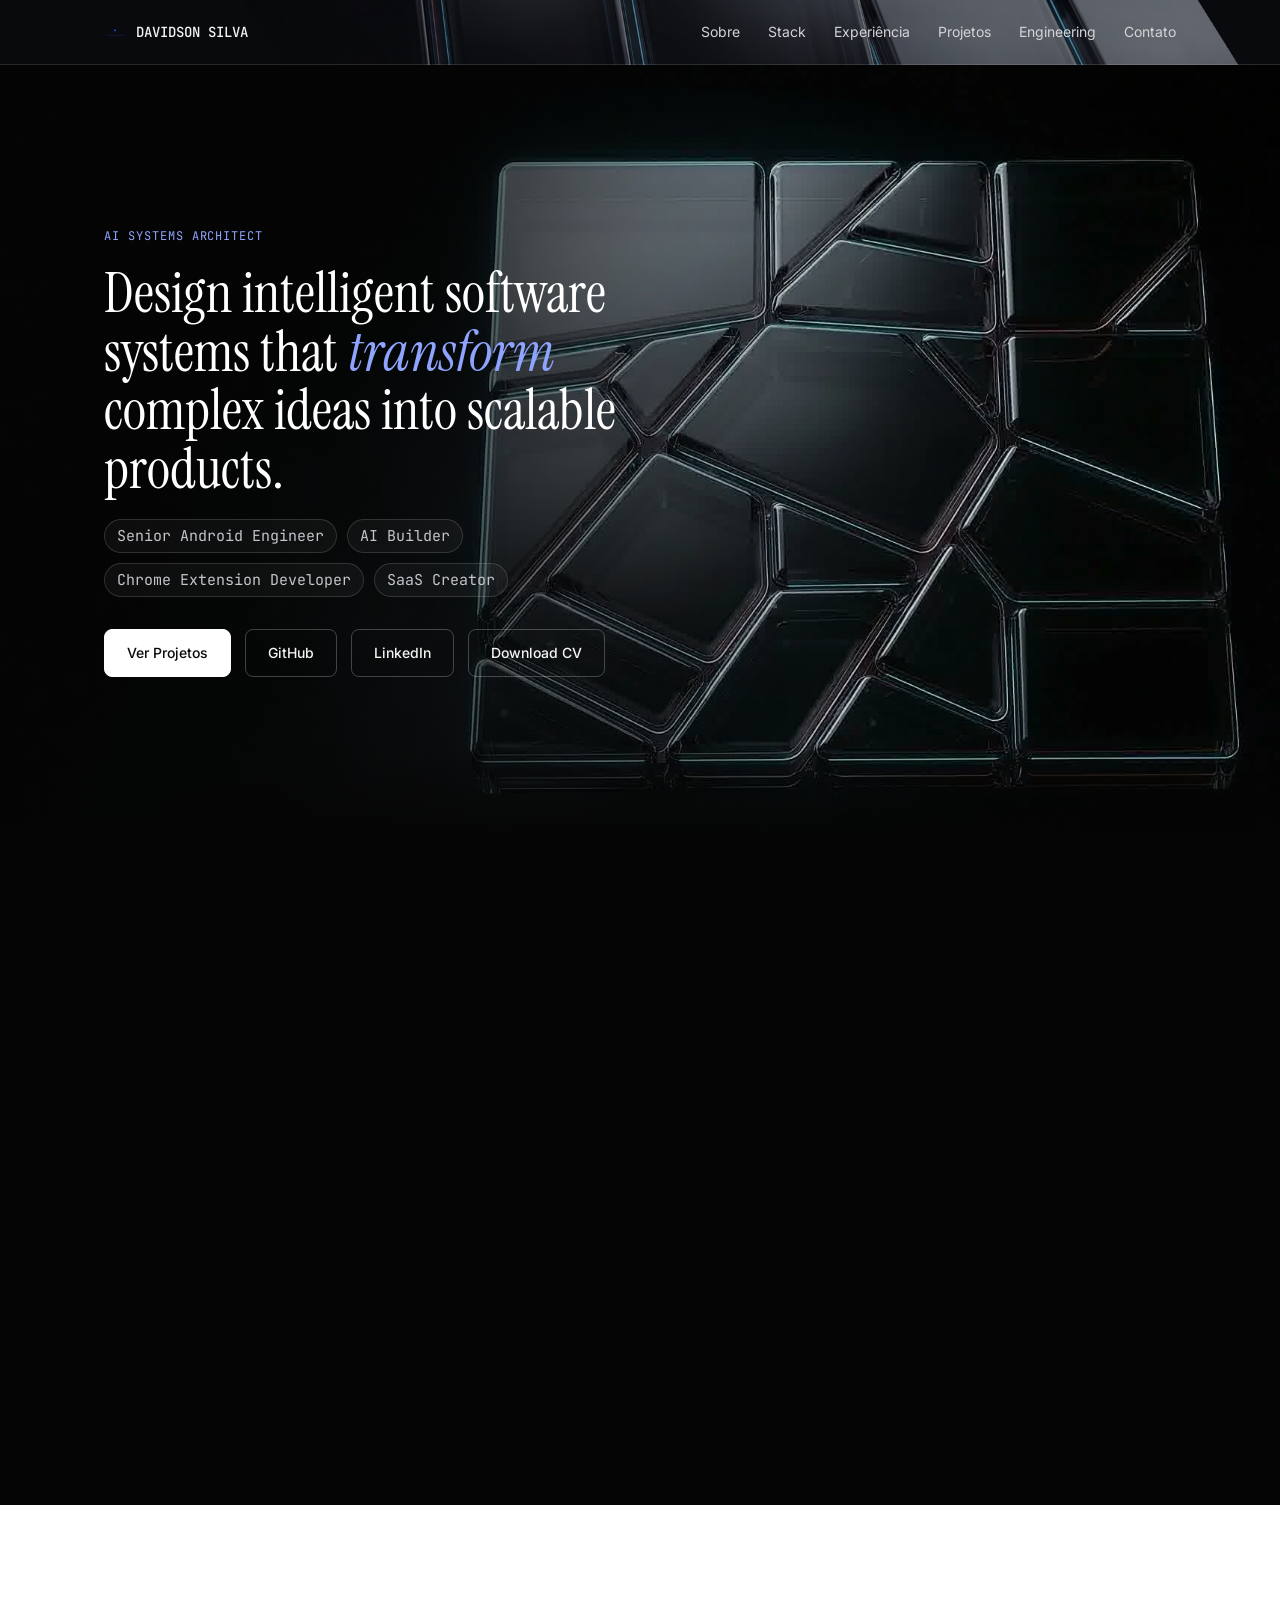
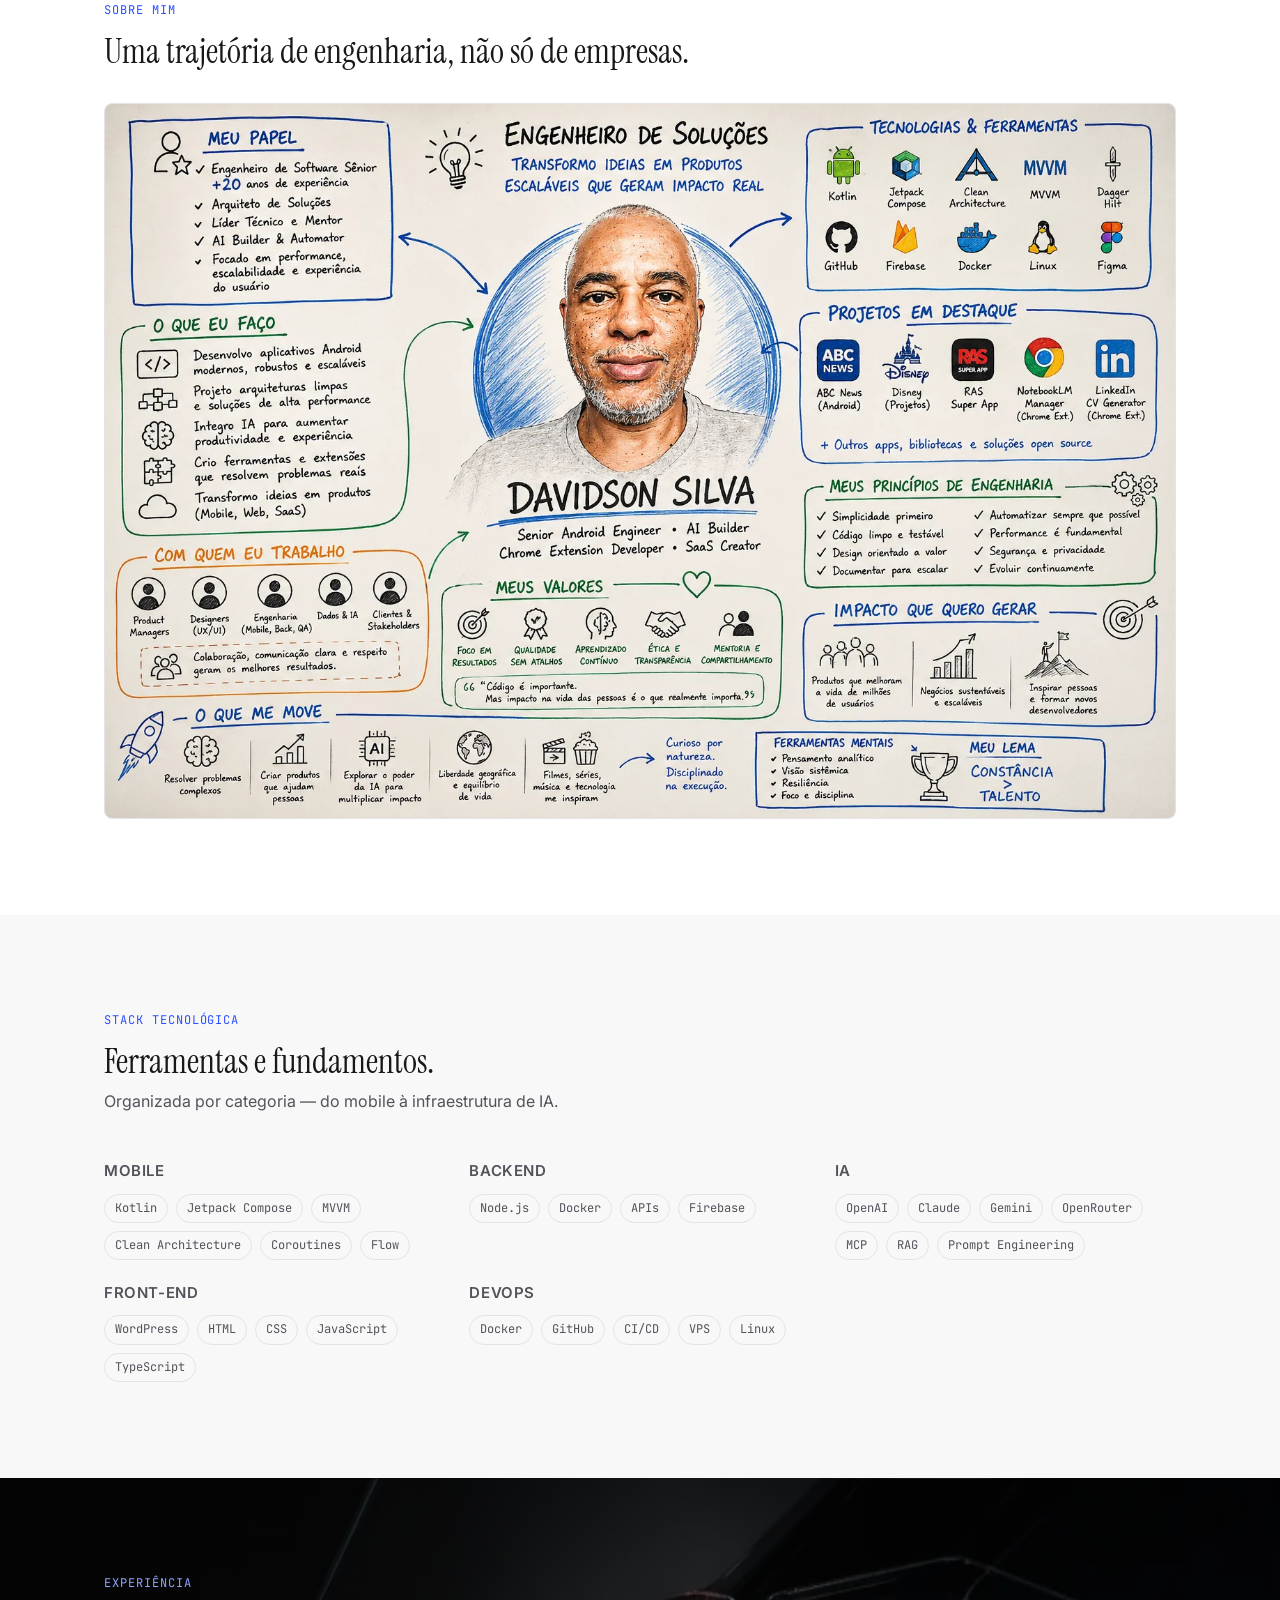
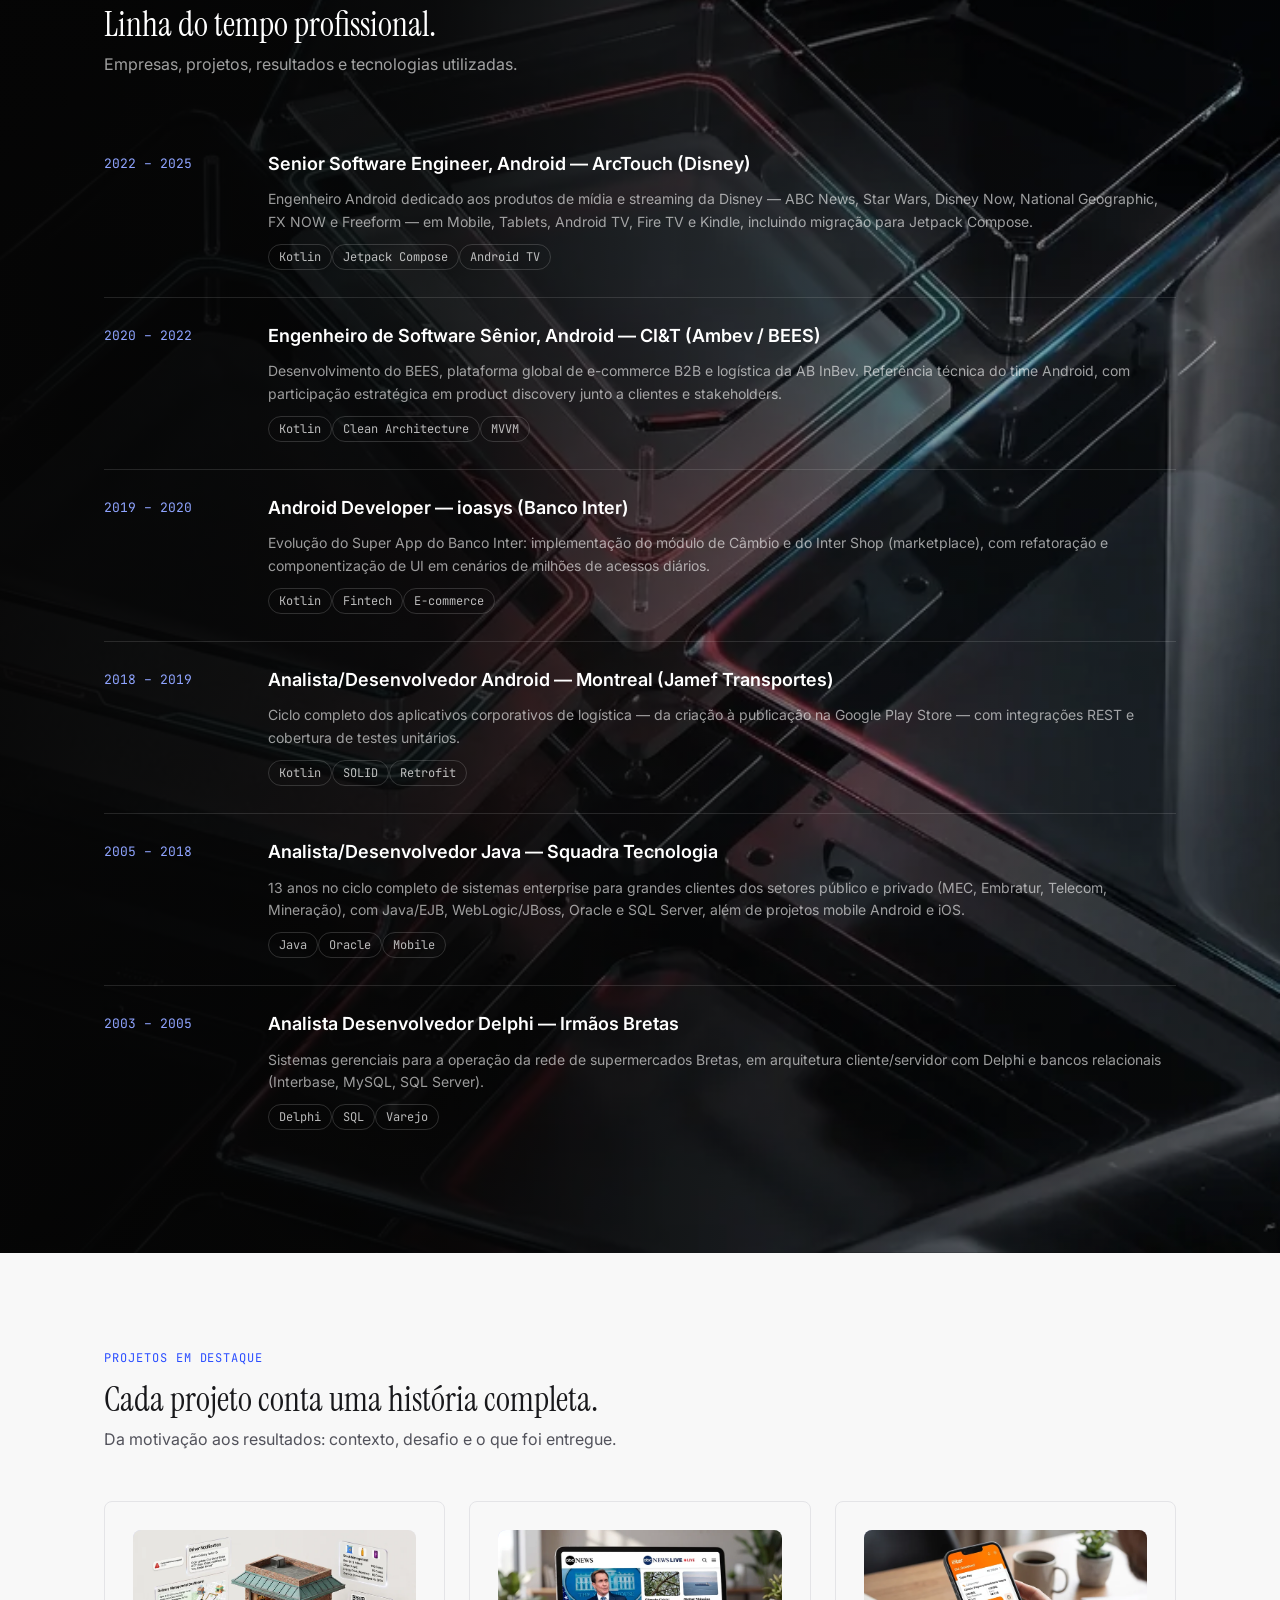
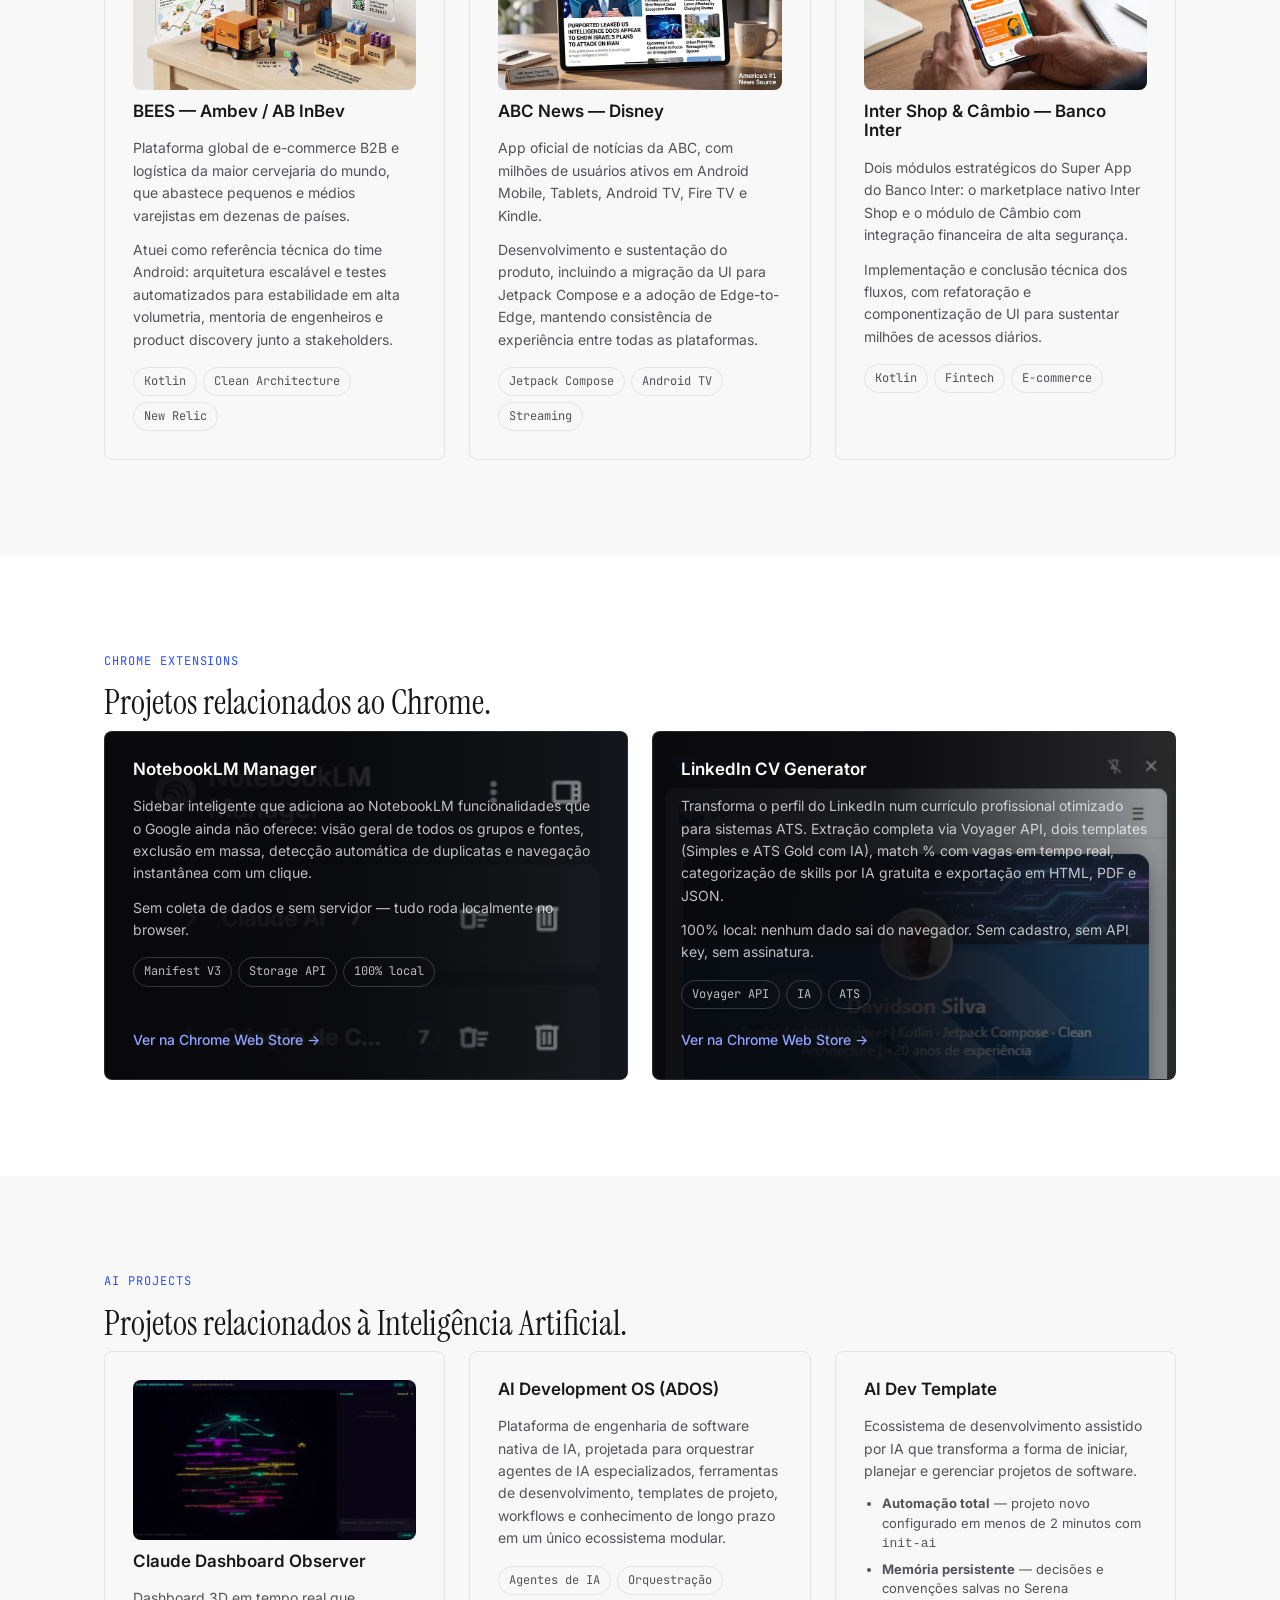
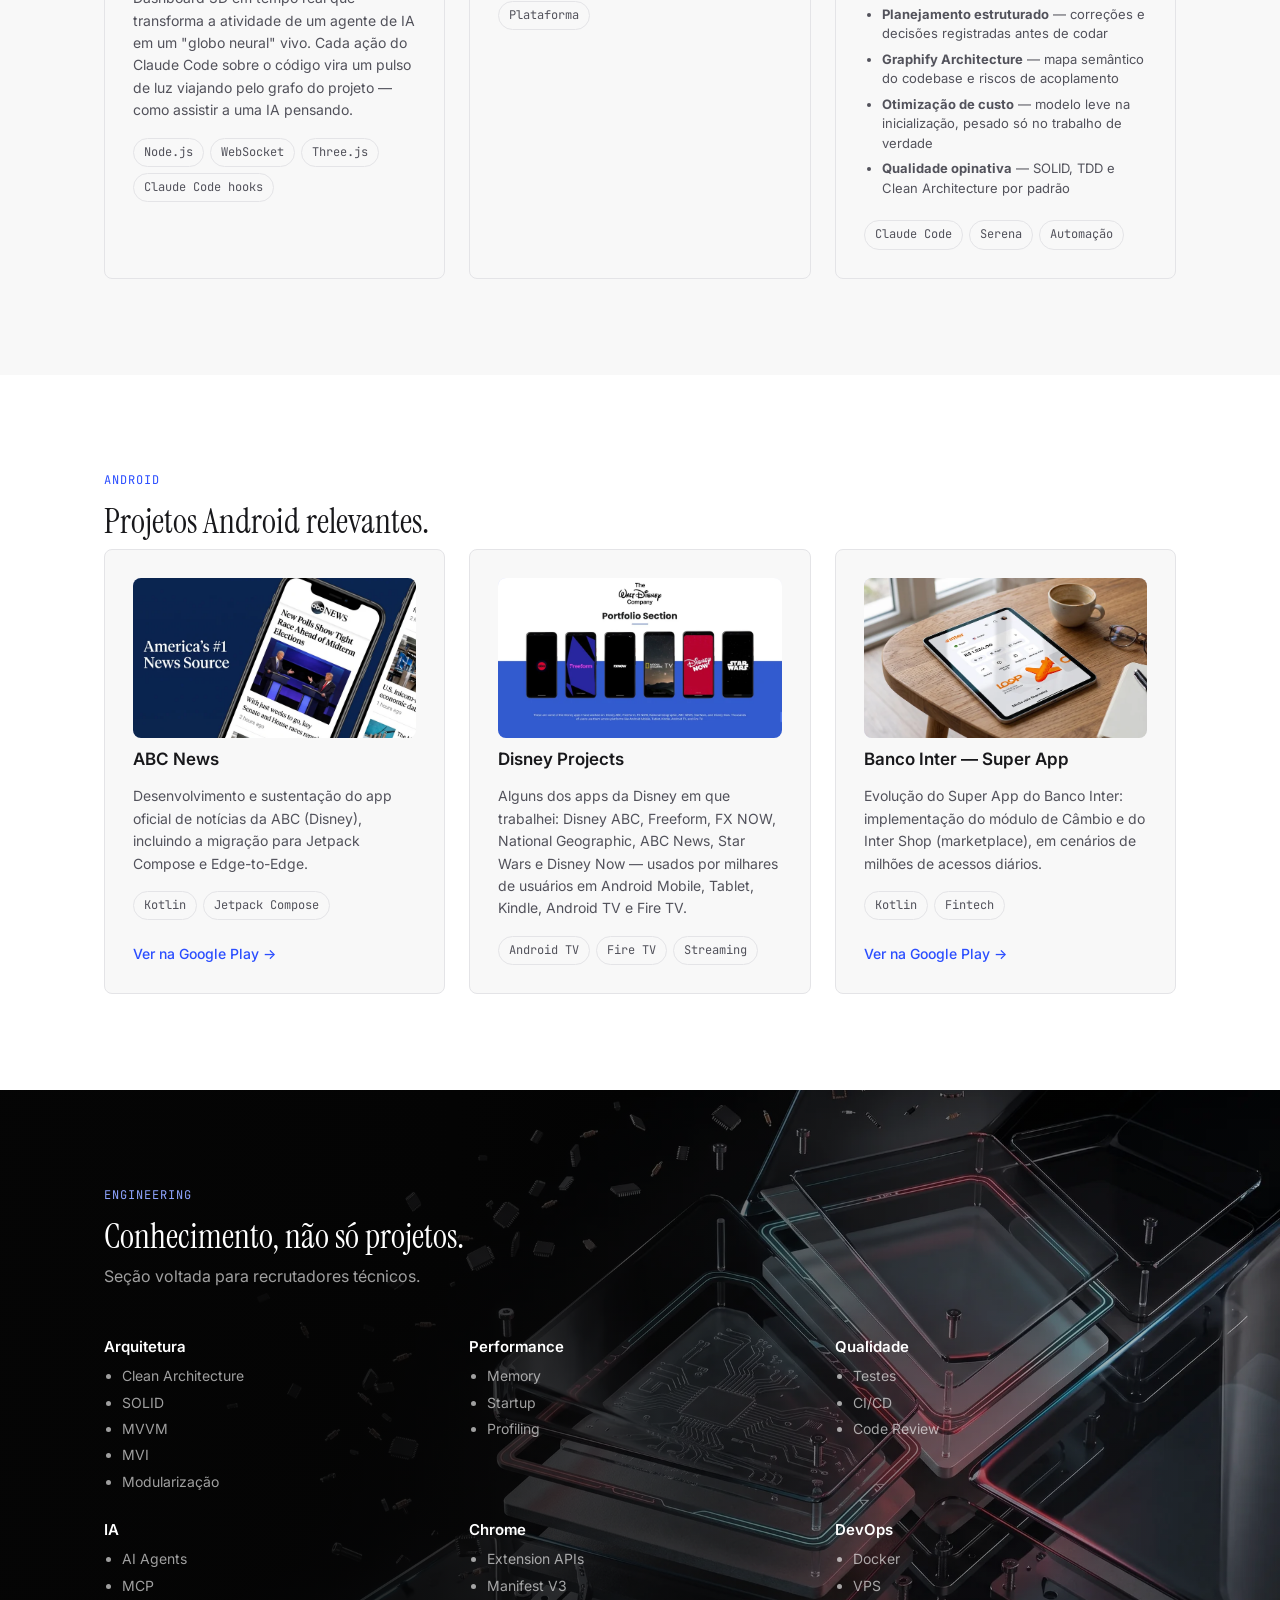
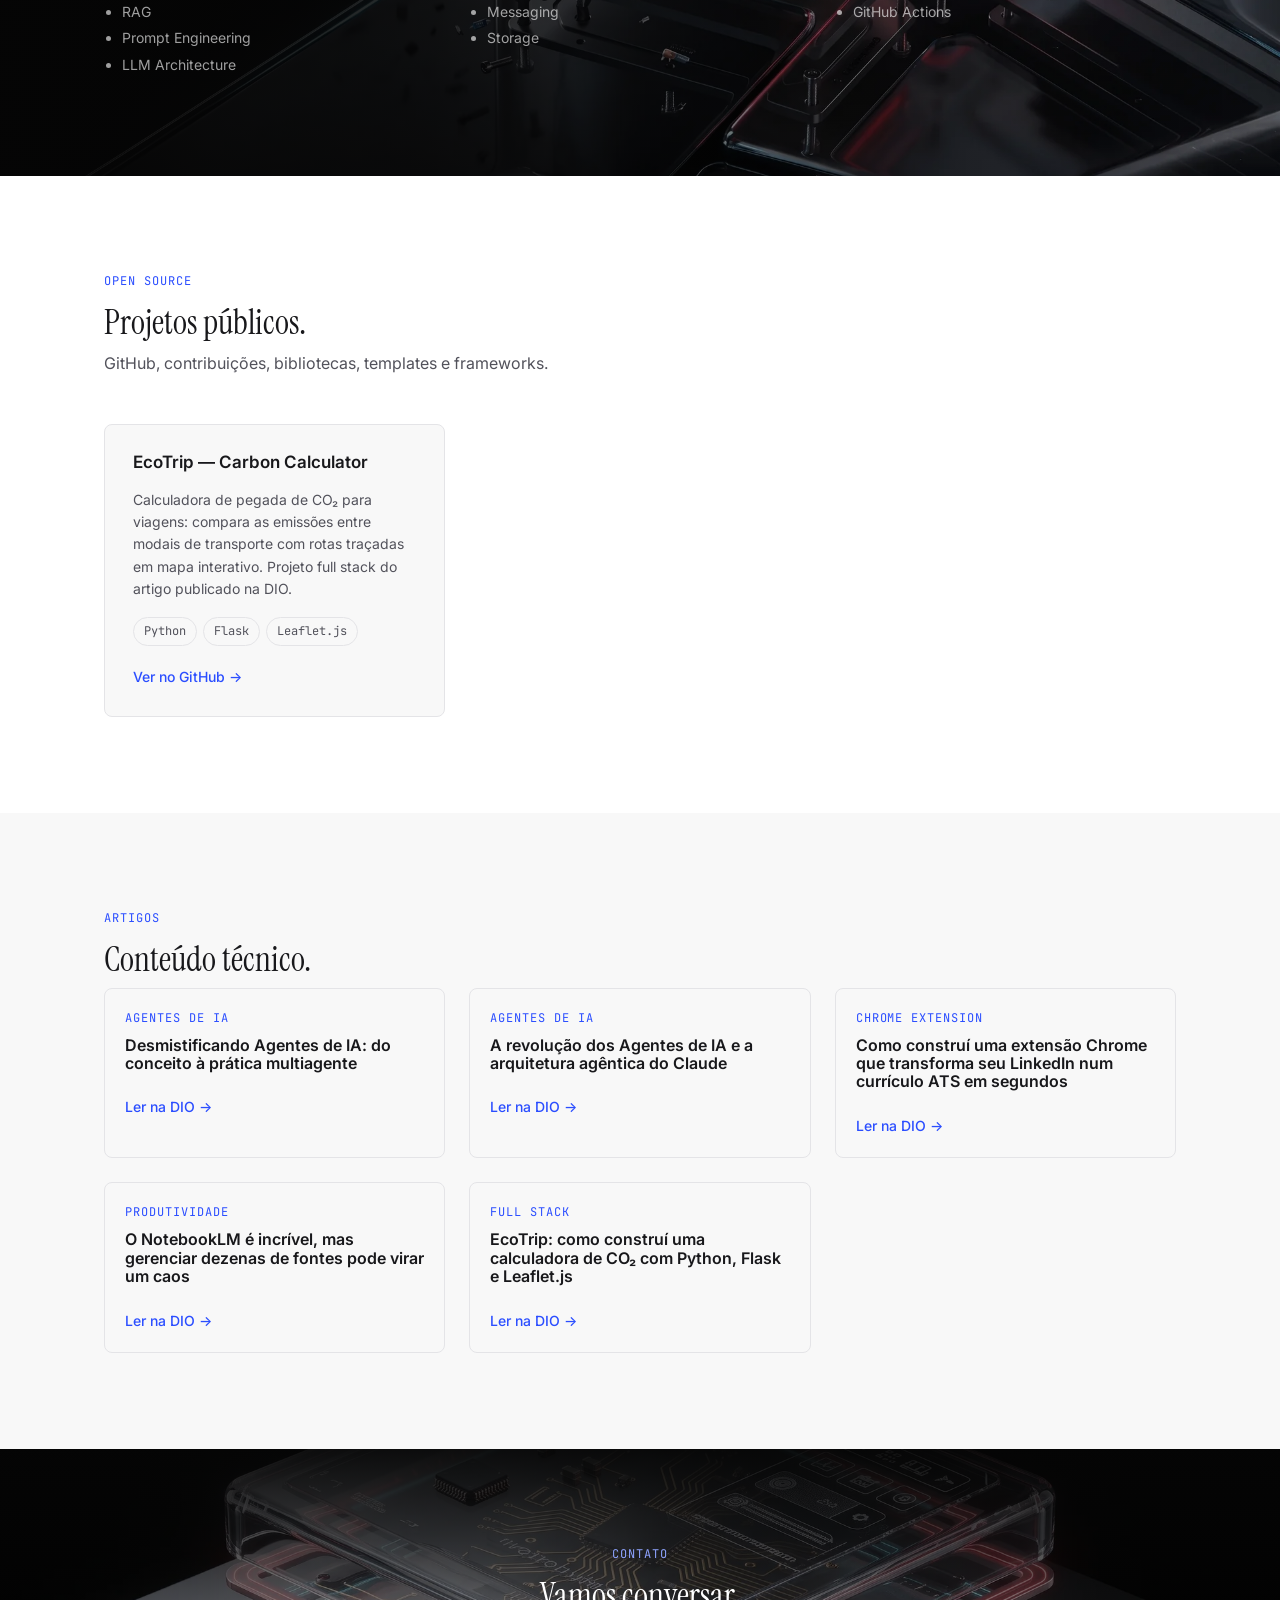
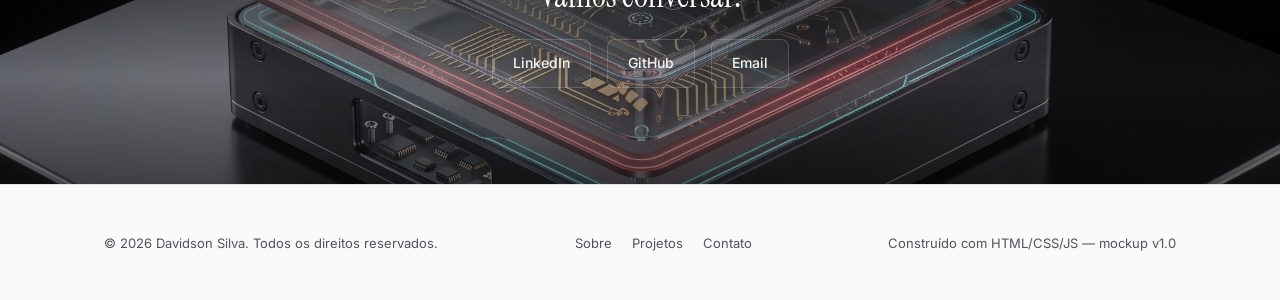
==== index.html @ 058bfa55 "Portfolio MVP: pagina estatica completa (hero animado, secoes, assets) Co-Authored-By: Claude Fable " ====
<!DOCTYPE html>
<html lang="pt-BR">
<head>
<meta charset="UTF-8">
<meta name="viewport" content="width=device-width, initial-scale=1.0">
<title>Davidson Silva — Software Architect & AI Builder</title>
<meta name="description" content="Portfólio de Davidson Silva — Senior Android Engineer, AI Builder, Chrome Extension Developer, SaaS Creator, Software Architect.">
<link rel="preconnect" href="https://fonts.googleapis.com">
<link rel="preconnect" href="https://fonts.gstatic.com" crossorigin>
<link rel="stylesheet" href="https://fonts.googleapis.com/css2?family=Instrument+Serif:ital@0;1&family=Inter:wght@400;500;600;700&family=JetBrains+Mono:wght@400;500&display=swap">
<link rel="stylesheet" href="css/base.css">
<link rel="stylesheet" href="css/hero.css">
<link rel="stylesheet" href="css/sections.css">
</head>
<body>

<nav class="site-nav">
  <div class="container">
    <a href="#hero" class="logo-mark">
      <img src="assets/vertex-suspenso.svg" alt="Vertex Suspenso — logo Davidson Silva">
      DAVIDSON SILVA
    </a>
    <ul>
      <li><a href="#about">Sobre</a></li>
      <li><a href="#stack">Stack</a></li>
      <li><a href="#experience">Experiência</a></li>
      <li><a href="#projects">Projetos</a></li>
      <li><a href="#engineering">Engineering</a></li>
      <li><a href="#contact">Contato</a></li>
    </ul>
  </div>
</nav>

<!-- HERO -->
<header class="hero" id="hero">
  <div class="hero-sticky">
    <canvas class="hero-canvas" id="heroCanvas" aria-hidden="true"></canvas>
    <div class="hero-scrim"></div>
    <div class="hero-scene">
      <div class="container">
        <div class="hero-copy" id="heroCopy">
          <span class="hero-eyebrow">AI Systems Architect</span>
          <h1>Design intelligent software systems that <em>transform</em> complex ideas into scalable products.</h1>
          <div class="hero-roles">
            <span>Senior Android Engineer</span>
            <span>AI Builder</span>
            <span>Chrome Extension Developer</span>
            <span>SaaS Creator</span>
          </div>
          <div class="hero-cta">
            <a href="#projects" class="btn btn-primary">Ver Projetos</a>
            <a href="https://github.com/davidsonsilva/" target="_blank" rel="noopener" class="btn btn-secondary">GitHub</a>
            <a href="https://www.linkedin.com/in/davidson-silva/" target="_blank" rel="noopener" class="btn btn-secondary">LinkedIn</a>
            <a href="assets/cv-davidson-silva.pdf" download="cv-davidson-silva.pdf" class="btn btn-secondary">Download CV</a>
          </div>
        </div>
      </div>
    </div>
  </div>
</header>

<!-- SOBRE MIM -->
<section id="about">
  <div class="container">
    <span class="eyebrow">Sobre Mim</span>
    <h2 class="section-title">Uma trajetória de engenharia, não só de empresas.</h2>
    <img class="about-infographic" src="assets/about-me.webp" width="1536" height="1024"
         alt="Infográfico: Davidson Silva, Engenheiro de Soluções — meu papel, o que eu faço, com quem trabalho, tecnologias e ferramentas, projetos em destaque, princípios de engenharia, valores e o impacto que quero gerar.">
  </div>
</section>

<!-- STACK TECNOLÓGICA -->
<section id="stack" class="section-alt">
  <div class="container">
    <span class="eyebrow">Stack Tecnológica</span>
    <h2 class="section-title">Ferramentas e fundamentos.</h2>
    <p class="section-subtitle">Organizada por categoria — do mobile à infraestrutura de IA.</p>

    <div class="grid grid-3">
      <div class="stack-category">
        <h3>Mobile</h3>
        <div class="tags">
          <span class="tag">Kotlin</span><span class="tag">Jetpack Compose</span><span class="tag">MVVM</span>
          <span class="tag">Clean Architecture</span><span class="tag">Coroutines</span><span class="tag">Flow</span>
        </div>
      </div>
      <div class="stack-category">
        <h3>Backend</h3>
        <div class="tags">
          <span class="tag">Node.js</span><span class="tag">Docker</span><span class="tag">APIs</span><span class="tag">Firebase</span>
        </div>
      </div>
      <div class="stack-category">
        <h3>IA</h3>
        <div class="tags">
          <span class="tag">OpenAI</span><span class="tag">Claude</span><span class="tag">Gemini</span>
          <span class="tag">OpenRouter</span><span class="tag">MCP</span><span class="tag">RAG</span><span class="tag">Prompt Engineering</span>
        </div>
      </div>
      <div class="stack-category">
        <h3>Front-end</h3>
        <div class="tags">
          <span class="tag">WordPress</span><span class="tag">HTML</span><span class="tag">CSS</span>
          <span class="tag">JavaScript</span><span class="tag">TypeScript</span>
        </div>
      </div>
      <div class="stack-category">
        <h3>DevOps</h3>
        <div class="tags">
          <span class="tag">Docker</span><span class="tag">GitHub</span><span class="tag">CI/CD</span>
          <span class="tag">VPS</span><span class="tag">Linux</span>
        </div>
      </div>
    </div>
  </div>
</section>

<!-- EXPERIÊNCIA -->
<section id="experience" class="section-scene scene-02">
  <div class="container">
    <span class="eyebrow">Experiência</span>
    <h2 class="section-title">Linha do tempo profissional.</h2>
    <p class="section-subtitle">Empresas, projetos, resultados e tecnologias utilizadas.</p>

    <div class="experience-timeline">
      <div class="experience-item">
        <span class="period">2022 – 2025</span>
        <div>
          <h3>Senior Software Engineer, Android — ArcTouch (Disney)</h3>
          <p class="company">Engenheiro Android dedicado aos produtos de mídia e streaming da Disney — ABC News, Star Wars, Disney Now, National Geographic, FX NOW e Freeform — em Mobile, Tablets, Android TV, Fire TV e Kindle, incluindo migração para Jetpack Compose.</p>
          <div class="tags"><span class="tag">Kotlin</span><span class="tag">Jetpack Compose</span><span class="tag">Android TV</span></div>
        </div>
      </div>
      <div class="experience-item">
        <span class="period">2020 – 2022</span>
        <div>
          <h3>Engenheiro de Software Sênior, Android — CI&amp;T (Ambev / BEES)</h3>
          <p class="company">Desenvolvimento do BEES, plataforma global de e-commerce B2B e logística da AB InBev. Referência técnica do time Android, com participação estratégica em product discovery junto a clientes e stakeholders.</p>
          <div class="tags"><span class="tag">Kotlin</span><span class="tag">Clean Architecture</span><span class="tag">MVVM</span></div>
        </div>
      </div>
      <div class="experience-item">
        <span class="period">2019 – 2020</span>
        <div>
          <h3>Android Developer — ioasys (Banco Inter)</h3>
          <p class="company">Evolução do Super App do Banco Inter: implementação do módulo de Câmbio e do Inter Shop (marketplace), com refatoração e componentização de UI em cenários de milhões de acessos diários.</p>
          <div class="tags"><span class="tag">Kotlin</span><span class="tag">Fintech</span><span class="tag">E-commerce</span></div>
        </div>
      </div>
      <div class="experience-item">
        <span class="period">2018 – 2019</span>
        <div>
          <h3>Analista/Desenvolvedor Android — Montreal (Jamef Transportes)</h3>
          <p class="company">Ciclo completo dos aplicativos corporativos de logística — da criação à publicação na Google Play Store — com integrações REST e cobertura de testes unitários.</p>
          <div class="tags"><span class="tag">Kotlin</span><span class="tag">SOLID</span><span class="tag">Retrofit</span></div>
        </div>
      </div>
      <div class="experience-item">
        <span class="period">2005 – 2018</span>
        <div>
          <h3>Analista/Desenvolvedor Java — Squadra Tecnologia</h3>
          <p class="company">13 anos no ciclo completo de sistemas enterprise para grandes clientes dos setores público e privado (MEC, Embratur, Telecom, Mineração), com Java/EJB, WebLogic/JBoss, Oracle e SQL Server, além de projetos mobile Android e iOS.</p>
          <div class="tags"><span class="tag">Java</span><span class="tag">Oracle</span><span class="tag">Mobile</span></div>
        </div>
      </div>
      <div class="experience-item">
        <span class="period">2003 – 2005</span>
        <div>
          <h3>Analista Desenvolvedor Delphi — Irmãos Bretas</h3>
          <p class="company">Sistemas gerenciais para a operação da rede de supermercados Bretas, em arquitetura cliente/servidor com Delphi e bancos relacionais (Interbase, MySQL, SQL Server).</p>
          <div class="tags"><span class="tag">Delphi</span><span class="tag">SQL</span><span class="tag">Varejo</span></div>
        </div>
      </div>
    </div>
  </div>
</section>

<!-- PROJETOS EM DESTAQUE -->
<section id="projects" class="section-alt">
  <div class="container">
    <span class="eyebrow">Projetos em Destaque</span>
    <h2 class="section-title">Cada projeto conta uma história completa.</h2>
    <p class="section-subtitle">Da motivação aos resultados: contexto, desafio e o que foi entregue.</p>

    <div class="grid grid-3">
      <div class="card project-card">
        <img class="project-thumb" src="assets/project-bees.webp" width="800" height="447"
             alt="Ilustração 3D da operação BEES: caminhão de entrega AB InBev, mercadinho e painéis de gestão de entregas e estoque" loading="lazy">
        <h3>BEES — Ambev / AB InBev</h3>
        <p>Plataforma global de e-commerce B2B e logística da maior cervejaria do mundo, que abastece pequenos e médios varejistas em dezenas de países.</p>
        <p>Atuei como referência técnica do time Android: arquitetura escalável e testes automatizados para estabilidade em alta volumetria, mentoria de engenheiros e product discovery junto a stakeholders.</p>
        <div class="tags"><span class="tag">Kotlin</span><span class="tag">Clean Architecture</span><span class="tag">New Relic</span></div>
      </div>
      <div class="card project-card">
        <img class="project-thumb" src="assets/project-abcnews.webp" width="800" height="447"
             alt="App ABC News aberto em um tablet sobre uma mesa, com a home de notícias e o selo America's #1 News Source" loading="lazy">
        <h3>ABC News — Disney</h3>
        <p>App oficial de notícias da ABC, com milhões de usuários ativos em Android Mobile, Tablets, Android TV, Fire TV e Kindle.</p>
        <p>Desenvolvimento e sustentação do produto, incluindo a migração da UI para Jetpack Compose e a adoção de Edge-to-Edge, mantendo consistência de experiência entre todas as plataformas.</p>
        <div class="tags"><span class="tag">Jetpack Compose</span><span class="tag">Android TV</span><span class="tag">Streaming</span></div>
      </div>
      <div class="card project-card">
        <img class="project-thumb" src="assets/project-inter.webp" width="800" height="447"
             alt="Super App do Banco Inter em um smartphone mostrando os módulos de Câmbio e Inter Shop" loading="lazy">
        <h3>Inter Shop &amp; Câmbio — Banco Inter</h3>
        <p>Dois módulos estratégicos do Super App do Banco Inter: o marketplace nativo Inter Shop e o módulo de Câmbio com integração financeira de alta segurança.</p>
        <p>Implementação e conclusão técnica dos fluxos, com refatoração e componentização de UI para sustentar milhões de acessos diários.</p>
        <div class="tags"><span class="tag">Kotlin</span><span class="tag">Fintech</span><span class="tag">E-commerce</span></div>
      </div>
    </div>
  </div>
</section>

<!-- CHROME EXTENSIONS -->
<section id="chrome-extensions">
  <div class="container">
    <span class="eyebrow">Chrome Extensions</span>
    <h2 class="section-title">Projetos relacionados ao Chrome.</h2>
    <div class="grid grid-2">
      <div class="card project-card ext-card ext-notebooklm">
        <h3>NotebookLM Manager</h3>
        <p>Sidebar inteligente que adiciona ao NotebookLM funcionalidades que o Google ainda não oferece: visão geral de todos os grupos e fontes, exclusão em massa, detecção automática de duplicatas e navegação instantânea com um clique.</p>
        <p>Sem coleta de dados e sem servidor — tudo roda localmente no browser.</p>
        <div class="tags"><span class="tag">Manifest V3</span><span class="tag">Storage API</span><span class="tag">100% local</span></div>
        <a class="card-link" href="https://chromewebstore.google.com/detail/notebooklm-manager/effanbigogbehgfiikhinpaglijhmkfh" target="_blank" rel="noopener">Ver na Chrome Web Store →</a>
      </div>
      <div class="card project-card ext-card ext-linkedin">
        <h3>LinkedIn CV Generator</h3>
        <p>Transforma o perfil do LinkedIn num currículo profissional otimizado para sistemas ATS. Extração completa via Voyager API, dois templates (Simples e ATS Gold com IA), match % com vagas em tempo real, categorização de skills por IA gratuita e exportação em HTML, PDF e JSON.</p>
        <p>100% local: nenhum dado sai do navegador. Sem cadastro, sem API key, sem assinatura.</p>
        <div class="tags"><span class="tag">Voyager API</span><span class="tag">IA</span><span class="tag">ATS</span></div>
        <a class="card-link" href="https://chromewebstore.google.com/detail/linkedin-cv-generator/jndjcihjnekmaphbpepoddmbpddkfflh" target="_blank" rel="noopener">Ver na Chrome Web Store →</a>
      </div>
    </div>
  </div>
</section>

<!-- AI PROJECTS -->
<section id="ai-projects" class="section-alt">
  <div class="container">
    <span class="eyebrow">AI Projects</span>
    <h2 class="section-title">Projetos relacionados à Inteligência Artificial.</h2>
    <div class="grid grid-3">
      <div class="card project-card">
        <img class="project-thumb" src="assets/ai-claude-observer.webp" width="640" height="360"
             alt="Animação do Claude Dashboard Observer: globo neural 3D com pulsos de luz percorrendo o grafo do projeto" loading="lazy">
        <h3>Claude Dashboard Observer</h3>
        <p>Dashboard 3D em tempo real que transforma a atividade de um agente de IA em um "globo neural" vivo. Cada ação do Claude Code sobre o código vira um pulso de luz viajando pelo grafo do projeto — como assistir a uma IA pensando.</p>
        <div class="tags"><span class="tag">Node.js</span><span class="tag">WebSocket</span><span class="tag">Three.js</span><span class="tag">Claude Code hooks</span></div>
      </div>
      <div class="card project-card">
        <h3>AI Development OS (ADOS)</h3>
        <p>Plataforma de engenharia de software nativa de IA, projetada para orquestrar agentes de IA especializados, ferramentas de desenvolvimento, templates de projeto, workflows e conhecimento de longo prazo em um único ecossistema modular.</p>
        <div class="tags"><span class="tag">Agentes de IA</span><span class="tag">Orquestração</span><span class="tag">Plataforma</span></div>
      </div>
      <div class="card project-card">
        <h3>AI Dev Template</h3>
        <p>Ecossistema de desenvolvimento assistido por IA que transforma a forma de iniciar, planejar e gerenciar projetos de software.</p>
        <ul class="feature-list">
          <li><strong>Automação total</strong> — projeto novo configurado em menos de 2 minutos com <code>init-ai</code></li>
          <li><strong>Memória persistente</strong> — decisões e convenções salvas no Serena</li>
          <li><strong>Planejamento estruturado</strong> — correções e decisões registradas antes de codar</li>
          <li><strong>Graphify Architecture</strong> — mapa semântico do codebase e riscos de acoplamento</li>
          <li><strong>Otimização de custo</strong> — modelo leve na inicialização, pesado só no trabalho de verdade</li>
          <li><strong>Qualidade opinativa</strong> — SOLID, TDD e Clean Architecture por padrão</li>
        </ul>
        <div class="tags"><span class="tag">Claude Code</span><span class="tag">Serena</span><span class="tag">Automação</span></div>
      </div>
    </div>
  </div>
</section>

<!-- ANDROID -->
<section id="android">
  <div class="container">
    <span class="eyebrow">Android</span>
    <h2 class="section-title">Projetos Android relevantes.</h2>
    <div class="grid grid-3">
      <div class="card project-card">
        <img class="project-thumb" src="assets/android-abc-news.webp" width="800" height="436"
             alt="Aplicativo ABC News em execução em um smartphone Android" loading="lazy">
        <h3>ABC News</h3>
        <p>Desenvolvimento e sustentação do app oficial de notícias da ABC (Disney), incluindo a migração para Jetpack Compose e Edge-to-Edge.</p>
        <div class="tags"><span class="tag">Kotlin</span><span class="tag">Jetpack Compose</span></div>
        <a class="card-link" href="https://play.google.com/store/apps/details?id=com.abc.abcnews" target="_blank" rel="noopener">Ver na Google Play →</a>
      </div>
      <div class="card project-card">
        <img class="project-thumb" src="assets/android-disney.webp" width="800" height="450"
             alt="Logos dos aplicativos Disney: Disney ABC, Freeform, FX NOW, National Geographic, ABC News, Star Wars e Disney Now" loading="lazy">
        <h3>Disney Projects</h3>
        <p>Alguns dos apps da Disney em que trabalhei: Disney ABC, Freeform, FX NOW, National Geographic, ABC News, Star Wars e Disney Now — usados por milhares de usuários em Android Mobile, Tablet, Kindle, Android TV e Fire TV.</p>
        <div class="tags"><span class="tag">Android TV</span><span class="tag">Fire TV</span><span class="tag">Streaming</span></div>
      </div>
      <div class="card project-card">
        <img class="project-thumb" src="assets/android-banco-inter.webp" width="800" height="447"
             alt="Super App do Banco Inter em um tablet sobre uma mesa" loading="lazy">
        <h3>Banco Inter — Super App</h3>
        <p>Evolução do Super App do Banco Inter: implementação do módulo de Câmbio e do Inter Shop (marketplace), em cenários de milhões de acessos diários.</p>
        <div class="tags"><span class="tag">Kotlin</span><span class="tag">Fintech</span></div>
        <a class="card-link" href="https://play.google.com/store/apps/details?id=br.com.intermedium&hl=pt_BR" target="_blank" rel="noopener">Ver na Google Play →</a>
      </div>
    </div>
  </div>
</section>

<!-- ENGINEERING -->
<section id="engineering" class="section-scene scene-01">
  <div class="container">
    <span class="eyebrow">Engineering</span>
    <h2 class="section-title">Conhecimento, não só projetos.</h2>
    <p class="section-subtitle">Seção voltada para recrutadores técnicos.</p>

    <div class="grid grid-3">
      <div class="engineering-topic">
        <h4>Arquitetura</h4>
        <ul><li>Clean Architecture</li><li>SOLID</li><li>MVVM</li><li>MVI</li><li>Modularização</li></ul>
      </div>
      <div class="engineering-topic">
        <h4>Performance</h4>
        <ul><li>Memory</li><li>Startup</li><li>Profiling</li></ul>
      </div>
      <div class="engineering-topic">
        <h4>Qualidade</h4>
        <ul><li>Testes</li><li>CI/CD</li><li>Code Review</li></ul>
      </div>
      <div class="engineering-topic">
        <h4>IA</h4>
        <ul><li>AI Agents</li><li>MCP</li><li>RAG</li><li>Prompt Engineering</li><li>LLM Architecture</li></ul>
      </div>
      <div class="engineering-topic">
        <h4>Chrome</h4>
        <ul><li>Extension APIs</li><li>Manifest V3</li><li>Messaging</li><li>Storage</li></ul>
      </div>
      <div class="engineering-topic">
        <h4>DevOps</h4>
        <ul><li>Docker</li><li>VPS</li><li>GitHub Actions</li></ul>
      </div>
    </div>
  </div>
</section>

<!-- OPEN SOURCE -->
<section id="open-source">
  <div class="container">
    <span class="eyebrow">Open Source</span>
    <h2 class="section-title">Projetos públicos.</h2>
    <p class="section-subtitle">GitHub, contribuições, bibliotecas, templates e frameworks.</p>
    <div class="grid grid-3">
      <div class="card project-card">
        <h3>EcoTrip — Carbon Calculator</h3>
        <p>Calculadora de pegada de CO₂ para viagens: compara as emissões entre modais de transporte com rotas traçadas em mapa interativo. Projeto full stack do artigo publicado na DIO.</p>
        <div class="tags"><span class="tag">Python</span><span class="tag">Flask</span><span class="tag">Leaflet.js</span></div>
        <a class="card-link" href="https://github.com/davidsonsilva/carbon-calculator" target="_blank" rel="noopener">Ver no GitHub →</a>
      </div>
    </div>
  </div>
</section>

<!-- ARTIGOS -->
<section id="articles" class="section-alt">
  <div class="container">
    <span class="eyebrow">Artigos</span>
    <h2 class="section-title">Conteúdo técnico.</h2>
    <div class="grid grid-3">
      <div class="card article-card">
        <span class="eyebrow">Agentes de IA</span>
        <h3>Desmistificando Agentes de IA: do conceito à prática multiagente</h3>
        <a class="card-link" href="https://web.dio.me/articles/desmistificando-agentes-de-ia-do-conceito-a-pratica-multiagente-fb2da50e1435" target="_blank" rel="noopener">Ler na DIO →</a>
      </div>
      <div class="card article-card">
        <span class="eyebrow">Agentes de IA</span>
        <h3>A revolução dos Agentes de IA e a arquitetura agêntica do Claude</h3>
        <a class="card-link" href="https://web.dio.me/articles/a-revolucao-dos-agentes-de-ia-e-a-arquitetura-agentica-do-claude-0521863565cd" target="_blank" rel="noopener">Ler na DIO →</a>
      </div>
      <div class="card article-card">
        <span class="eyebrow">Chrome Extension</span>
        <h3>Como construí uma extensão Chrome que transforma seu LinkedIn num currículo ATS em segundos</h3>
        <a class="card-link" href="https://web.dio.me/articles/como-construi-uma-extensao-chrome-que-transforma-seu-linkedin-num-curriculo-ats-em-segundos-9db9429f63e9" target="_blank" rel="noopener">Ler na DIO →</a>
      </div>
      <div class="card article-card">
        <span class="eyebrow">Produtividade</span>
        <h3>O NotebookLM é incrível, mas gerenciar dezenas de fontes pode virar um caos</h3>
        <a class="card-link" href="https://web.dio.me/articles/o-notebooklm-e-incrivel-mas-gerenciar-dezenas-de-fontes-pode-virar-um-caos-0528bd69e200" target="_blank" rel="noopener">Ler na DIO →</a>
      </div>
      <div class="card article-card">
        <span class="eyebrow">Full Stack</span>
        <h3>EcoTrip: como construí uma calculadora de CO₂ com Python, Flask e Leaflet.js</h3>
        <a class="card-link" href="https://web.dio.me/articles/ecotrip-como-construi-uma-calculadora-de-co2-com-python-flask-e-leafletjs-09c23bcafa6e" target="_blank" rel="noopener">Ler na DIO →</a>
      </div>
    </div>
  </div>
</section>

<!-- CONTATO -->
<section id="contact" class="contact-section section-scene scene-footer">
  <div class="container">
    <span class="eyebrow">Contato</span>
    <h2 class="section-title">Vamos conversar.</h2>
    <div class="contact-links">
      <a href="https://www.linkedin.com/in/davidson-silva/" target="_blank" rel="noopener">LinkedIn</a>
      <a href="https://github.com/davidsonsilva/" target="_blank" rel="noopener">GitHub</a>
      <a href="mailto:davidson.f.silva@gmail.com">Email</a>
    </div>
  </div>
</section>

<!-- FOOTER -->
<footer class="site-footer">
  <div class="container">
    <span>&copy; 2026 Davidson Silva. Todos os direitos reservados.</span>
    <nav>
      <a href="#about">Sobre</a>
      <a href="#projects">Projetos</a>
      <a href="#contact">Contato</a>
    </nav>
    <span>Construído com HTML/CSS/JS — mockup v1.0</span>
  </div>
</footer>

<script src="js/hero-seq.js"></script>
<script src="js/main.js"></script>
</body>
</html>
---- css/base.css ----
:root {
  /* Brand identity overrides (brand.json / DESIGN.md) + os únicos tokens
     usados do design-system (internalizados p/ o site ser autossuficiente) */
  --brand-color-primary-hover: #5476ff;
  --brand-motion-duration-mid: 0.2s;
  --brand-motion-ease-out: cubic-bezier(0.215, 0.61, 0.355, 1);

  --brand-bg-paper: #ffffff;
  --brand-fg-graphite: #52525b;
  --brand-accent-axiom: #2b4eff;
  --brand-surface: #f8f8f8;
  --brand-muted-subtle: #d4daff;
  --brand-border-silver: #e4e4e7;
  --brand-bg-snow: #fafafa;

  --font-display: 'Instrument Serif', Georgia, 'Times New Roman', serif;
  --font-body: 'Inter', system-ui, -apple-system, 'Segoe UI', 'Helvetica Neue', Arial, sans-serif;
  --font-mono: 'JetBrains Mono', 'SFMono-Regular', Consolas, monospace;

  --radius: 8px;
  --border-weight: 1px;
  --space: 8px;

  --container-width: 1120px;
}

* {
  box-sizing: border-box;
}

html {
  scroll-behavior: smooth;
}

body {
  margin: 0;
  font-family: var(--font-body);
  color: var(--brand-fg-graphite);
  background: var(--brand-bg-paper);
  line-height: 1.6;
  -webkit-font-smoothing: antialiased;
}

img,
svg {
  max-width: 100%;
  display: block;
}

a {
  color: inherit;
  text-decoration: none;
}

.container {
  width: 100%;
  max-width: var(--container-width);
  margin: 0 auto;
  padding: 0 24px;
}

section {
  padding: calc(var(--space) * 12) 0;
}

h1, h2, h3, h4 {
  font-family: var(--font-display);
  font-weight: 400;
  color: #18181b;
  line-height: 1.15;
  margin: 0 0 16px;
}

h2.section-title {
  font-size: 34px;
  margin-bottom: 8px;
}

p.section-subtitle {
  color: var(--brand-fg-graphite);
  font-size: 16px;
  max-width: 640px;
  margin: 0 0 48px;
}

.eyebrow {
  font-family: var(--font-mono);
  font-size: 12px;
  letter-spacing: 0.08em;
  text-transform: uppercase;
  color: var(--brand-accent-axiom);
  margin-bottom: 12px;
  display: block;
}

.btn {
  display: inline-flex;
  align-items: center;
  gap: 8px;
  font-family: var(--font-body);
  font-weight: 500;
  font-size: 14px;
  padding: 12px 22px;
  border-radius: var(--radius);
  border: var(--border-weight) solid var(--brand-border-silver);
  cursor: pointer;
  transition: all var(--brand-motion-duration-mid) var(--brand-motion-ease-out);
}

.btn-primary {
  background: var(--brand-accent-axiom);
  color: #ffffff;
  border-color: var(--brand-accent-axiom);
}

.btn-primary:hover {
  background: var(--brand-color-primary-hover, #5476ff);
}

.btn-secondary {
  background: transparent;
  color: #18181b;
}

.btn-secondary:hover {
  background: var(--brand-surface);
}

.card {
  background: var(--brand-surface);
  border: var(--border-weight) solid var(--brand-border-silver);
  border-radius: var(--radius);
  padding: 28px;
}

.tag {
  font-family: var(--font-mono);
  font-size: 12px;
  padding: 4px 10px;
  border-radius: 100px;
  border: 1px solid var(--brand-border-silver);
  color: var(--brand-fg-graphite);
}

/* Nav */
.site-nav {
  position: sticky;
  top: 0;
  z-index: 50;
  background:
    linear-gradient(rgba(8, 9, 13, 0.45), rgba(8, 9, 13, 0.45)),
    url("../assets/nav-bar.webp") center / cover no-repeat #0b0c10;
  border-bottom: 1px solid rgba(255, 255, 255, 0.12);
}

.site-nav ul a {
  color: #d4d4d8;
}

.site-nav .container {
  display: flex;
  align-items: center;
  justify-content: space-between;
  height: 64px;
}

.site-nav .logo-mark {
  display: flex;
  align-items: center;
  gap: 10px;
  font-family: var(--font-mono);
  font-size: 14px;
  font-weight: 500;
  color: #f4f4f5;
}

.site-nav .logo-mark img {
  width: 22px;
  height: 22px;
}

.site-nav ul {
  list-style: none;
  display: flex;
  gap: 28px;
  margin: 0;
  padding: 0;
  font-size: 14px;
}

.site-nav ul a:hover {
  color: var(--brand-accent-axiom);
}

/* Grid helpers */
.grid {
  display: grid;
  gap: 24px;
}

.grid-2 { grid-template-columns: repeat(2, 1fr); }
.grid-3 { grid-template-columns: repeat(3, 1fr); }
.grid-4 { grid-template-columns: repeat(4, 1fr); }

@media (max-width: 860px) {
  .grid-2, .grid-3, .grid-4 { grid-template-columns: 1fr; }
  .site-nav ul { display: none; }
}

/* Footer */
.site-footer {
  border-top: 1px solid var(--brand-border-silver);
  padding: 48px 0;
  background: var(--brand-bg-snow);
}

.site-footer .container {
  display: flex;
  flex-wrap: wrap;
  justify-content: space-between;
  gap: 24px;
  font-size: 13px;
  color: var(--brand-fg-graphite);
}

.site-footer nav {
  display: flex;
  gap: 20px;
}
---- css/hero.css ----
/* Hero — rendered assembly sequence (canvas frame player).
   40 frames (assets/hero-seq-04/) of the crystal assembling from scattered shards.
   On load the sequence auto-plays 1->40 (assemble). The hero is tall and the
   inner stage is sticky, so scrolling scrubs the frames 40->1 (dis-assemble)
   and back. JS drives the canvas; this file is layout + copy only. */

.hero {
  position: relative;
  height: 160vh;              /* scroll distance for the scrub */
  background: #050505;
  color: #f4f4f5;
}

/* the pinned viewport stage */
.hero-sticky {
  position: sticky;
  top: 0;
  height: 86vh;
  overflow: hidden;
  display: flex;
  align-items: center;
}

/* full-bleed frame canvas */
.hero-canvas {
  position: absolute;
  inset: 0;
  z-index: 0;
  width: 100%;
  height: 100%;
  display: block;
}

/* blend the canvas bottom edge into the hero background (stage < viewport) */
.hero-sticky::after {
  content: '';
  position: absolute;
  left: 0;
  right: 0;
  bottom: 0;
  height: 90px;
  z-index: 1;
  pointer-events: none;
  background: linear-gradient(180deg, transparent, #050505);
}

/* readability scrim — darkens the left where the copy sits */
.hero-scrim {
  position: absolute;
  inset: 0;
  z-index: 1;
  background: linear-gradient(90deg, rgba(5, 5, 5, 0.92) 0%, rgba(5, 5, 5, 0.72) 34%, rgba(5, 5, 5, 0.2) 62%, transparent 100%);
}

/* ---------- Copy layer ---------- */
.hero-scene {
  position: relative;
  z-index: 2;
  width: 100%;
}

.hero-copy {
  max-width: 620px;
  opacity: 0;                 /* JS fades it in after the assembly, out on scroll */
  transition: opacity 0.5s ease;
  will-change: opacity;
}

.hero .container {
  position: relative;
}

.hero-eyebrow {
  font-family: var(--font-mono);
  font-size: 12px;
  letter-spacing: 0.08em;
  text-transform: uppercase;
  color: #8fa4ff;
  margin-bottom: 18px;
  display: block;
}

.hero h1 {
  font-family: var(--font-display);
  color: #ffffff;
  font-size: 56px;
  line-height: 1.05;
  margin-bottom: 20px;
}

.hero h1 em {
  font-style: italic;
  color: #8fa4ff;
}

.hero-roles {
  font-family: var(--font-mono);
  font-size: 15px;
  color: #c4c4cc;
  margin-bottom: 32px;
  display: flex;
  flex-wrap: wrap;
  gap: 10px;
}

.hero-roles span {
  border: 1px solid rgba(255, 255, 255, 0.14);
  border-radius: 100px;
  padding: 4px 12px;
  background: rgba(255, 255, 255, 0.04);
}

.hero-cta {
  display: flex;
  gap: 14px;
  flex-wrap: wrap;
}

.hero-cta .btn-primary {
  background: #ffffff;
  color: #0a0a0a;
  border-color: #ffffff;
}

.hero-cta .btn-primary:hover {
  background: #d4daff;
}

.hero-cta .btn-secondary {
  color: #f4f4f5;
  border-color: rgba(255, 255, 255, 0.24);
}

.hero-cta .btn-secondary:hover {
  background: rgba(255, 255, 255, 0.08);
}

/* ---------- Responsive ---------- */
@media (max-width: 860px) {
  .hero h1 { font-size: 38px; }
  .hero-scrim {
    background: linear-gradient(180deg, rgba(5, 5, 5, 0.55) 0%, rgba(5, 5, 5, 0.86) 100%);
  }
}

/* ---------- Reduced motion: hold the assembled frame, copy visible ---------- */
@media (prefers-reduced-motion: reduce) {
  .hero { height: 86vh; }
  .hero-copy { opacity: 1; }
}
---- css/sections.css ----
/* About */
.about-flow {
  display: flex;
  flex-wrap: wrap;
  align-items: center;
  gap: 12px;
  font-family: var(--font-mono);
  font-size: 14px;
  margin-top: 8px;
}

.about-flow .step {
  padding: 8px 16px;
  border: 1px solid var(--brand-border-silver);
  border-radius: 100px;
  background: var(--brand-surface);
}

.about-flow .arrow {
  color: var(--brand-accent-axiom);
}

/* Stack */
.stack-category h3 {
  font-family: var(--font-body);
  font-weight: 600;
  font-size: 15px;
  text-transform: uppercase;
  letter-spacing: 0.04em;
  color: var(--brand-fg-graphite);
  margin-bottom: 14px;
}

.stack-category .tags {
  display: flex;
  flex-wrap: wrap;
  gap: 8px;
}

/* Experience timeline */
.experience-item {
  display: grid;
  grid-template-columns: 140px 1fr;
  gap: 24px;
  padding: 28px 0;
  border-top: 1px solid var(--brand-border-silver);
}

.experience-item:first-child {
  border-top: none;
}

.experience-item .period {
  font-family: var(--font-mono);
  font-size: 13px;
  color: var(--brand-accent-axiom);
}

.experience-item h3 {
  font-family: var(--font-body);
  font-size: 18px;
  font-weight: 600;
  margin-bottom: 6px;
}

.experience-item .company {
  font-size: 14px;
  color: var(--brand-fg-graphite);
  margin-bottom: 10px;
}

/* Project cards */
.project-card {
  display: flex;
  flex-direction: column;
  gap: 12px;
}

.project-card .project-thumb {
  height: 160px;
  border-radius: var(--radius);
  background: linear-gradient(135deg, var(--brand-muted-subtle), var(--brand-surface));
  display: flex;
  align-items: center;
  justify-content: center;
  font-family: var(--font-mono);
  font-size: 12px;
  color: var(--brand-accent-axiom);
}

/* thumb como imagem real (screenshot do projeto) */
.project-card img.project-thumb {
  width: 100%;
  object-fit: cover;
  object-position: center top;
}

.project-card h3 {
  font-family: var(--font-body);
  font-size: 17px;
  font-weight: 600;
  margin-bottom: 4px;
}

.project-card p {
  font-size: 14px;
  color: var(--brand-fg-graphite);
  margin: 0;
}

.project-card .tags {
  display: flex;
  flex-wrap: wrap;
  gap: 6px;
  margin-top: 4px;
}

.project-card .card-link,
.article-card .card-link {
  margin-top: auto;
  padding-top: 8px;
  font-size: 14px;
  font-weight: 500;
  color: var(--brand-accent-axiom);
}

.project-card .card-link:hover,
.article-card .card-link:hover {
  text-decoration: underline;
}

.article-card .card-link {
  display: block;
  margin-top: 12px;
}

/* lista compacta de features dentro de project-card (AI Dev Template) */
.project-card .feature-list {
  margin: 0;
  padding-left: 18px;
  font-size: 13px;
  line-height: 1.5;
  color: var(--brand-fg-graphite);
}

.project-card .feature-list li {
  margin-bottom: 6px;
}

/* Chrome extension cards — screenshot da extensão como fundo do card.
   Imagem em cover ancorada no topo direito (mostra o header da extensão);
   scrim lateral escuro mantém o texto legível, no mesmo clima das .section-scene. */
.card.ext-card {
  position: relative;
  overflow: hidden;
  background: #0b0b10;
  border-color: rgba(255, 255, 255, 0.12);
}

.ext-card::before {
  content: '';
  position: absolute;
  inset: 0;
  z-index: 0;
  background-image: var(--shot);
  background-size: cover;
  background-position: right top;
  opacity: 0.9;
}

.ext-card::after {
  content: '';
  position: absolute;
  inset: 0;
  z-index: 1;
  background: linear-gradient(90deg,
    rgba(8, 8, 12, 0.96) 0%, rgba(8, 8, 12, 0.9) 45%, rgba(8, 8, 12, 0.6) 75%, rgba(8, 8, 12, 0.3) 100%);
}

.ext-card > * {
  position: relative;
  z-index: 2;
}

.ext-card h3 { color: #ffffff; }
.ext-card p { color: rgba(255, 255, 255, 0.74); }
.ext-card .tag { color: rgba(255, 255, 255, 0.72); border-color: rgba(255, 255, 255, 0.18); }
.ext-card .card-link { color: #8fa4ff; }

.ext-card.ext-linkedin { --shot: url('../assets/ext-linkedin-cv.webp'); }
.ext-card.ext-notebooklm { --shot: url('../assets/ext-notebooklm.webp'); }

/* Engineering knowledge grid */
.engineering-topic h4 {
  font-family: var(--font-body);
  font-weight: 600;
  font-size: 15px;
  margin-bottom: 10px;
}

.engineering-topic ul {
  margin: 0;
  padding-left: 18px;
  font-size: 14px;
  color: var(--brand-fg-graphite);
}

.engineering-topic li {
  margin-bottom: 4px;
}

/* Articles */
.article-card {
  padding: 20px;
}

.article-card .eyebrow {
  margin-bottom: 8px;
}

.article-card h3 {
  font-family: var(--font-body);
  font-size: 16px;
  font-weight: 600;
}

/* Contact */
.contact-section {
  background: var(--brand-bg-snow);
}

/* about: infografico e o conteudo da secao */
.about-infographic {
  display: block;
  width: 100%;
  height: auto;
  margin-top: 32px;
  border-radius: var(--radius);
  border: 1px solid var(--brand-border-silver);
}

.contact-links {
  display: flex;
  gap: 16px;
  flex-wrap: wrap;
  margin-top: 24px;
}

.contact-links a {
  display: flex;
  align-items: center;
  gap: 8px;
  padding: 12px 20px;
  border: 1px solid var(--brand-border-silver);
  border-radius: var(--radius);
  font-size: 14px;
  font-weight: 500;
  background: #ffffff;
  transition: border-color var(--brand-motion-duration-mid) var(--brand-motion-ease-out);
}

.contact-links a:hover {
  border-color: var(--brand-accent-axiom);
  color: var(--brand-accent-axiom);
}

/* Section alternating background for rhythm */
.section-alt {
  background: var(--brand-surface);
}

/* ---------------------------------------------------------------------------
   Scene background sections — dark bands using our crystal renders.
   The scene sits behind a left-weighted scrim so left-aligned copy stays
   readable; text/list colors flip to a light palette inside these sections.
   Only used on text/list sections (no white .card) to keep contrast clean.
--------------------------------------------------------------------------- */
.section-scene {
  position: relative;
  background: #050505;
  color: #d4d4d8;
  overflow: hidden;
}
.section-scene > .container {
  position: relative;
  z-index: 2;
}
/* the crystal render */
.section-scene::before {
  content: '';
  position: absolute;
  inset: 0;
  z-index: 0;
  background-image: var(--scene);
  background-size: cover;
  background-position: right center;
  opacity: 0.9;
}
/* readability scrim — darker on the left where the copy lives */
.section-scene::after {
  content: '';
  position: absolute;
  inset: 0;
  z-index: 1;
  background: linear-gradient(90deg,
    rgba(5,5,5,0.96) 0%, rgba(5,5,5,0.82) 34%, rgba(5,5,5,0.4) 64%, rgba(5,5,5,0.12) 100%);
}

/* light palette inside scene sections */
.section-scene .eyebrow { color: #8fa4ff; }
.section-scene h2,
.section-scene h3,
.section-scene h4 { color: #ffffff; }
.section-scene .section-subtitle { color: rgba(255,255,255,0.62); }
.section-scene .tag { color: rgba(255,255,255,0.72); border-color: rgba(255,255,255,0.16); }

/* experience list on dark */
.section-scene .experience-item { border-top-color: rgba(255,255,255,0.12); }
.section-scene .experience-item .period { color: #8fa4ff; }
.section-scene .experience-item .company { color: rgba(255,255,255,0.6); }

/* engineering lists on dark */
.section-scene .engineering-topic ul { color: rgba(255,255,255,0.62); }

/* contact on dark (overrides the light .contact-section) */
.section-scene.contact-section { background: #050505; }
.section-scene .contact-links a {
  background: rgba(255,255,255,0.04);
  border-color: rgba(255,255,255,0.16);
  color: #f4f4f5;
}
.section-scene .contact-links a:hover {
  border-color: #8fa4ff;
  color: #8fa4ff;
  background: rgba(255,255,255,0.08);
}

/* per-section scene image */
.scene-01 { --scene: url('../assets/scene-engineering.webp'); }
.scene-02 { --scene: url('../assets/scene-experience.webp'); }

/* footer scene: device centralizado na imagem — scrim vertical e copy centrada,
   em vez do scrim lateral padrão */
.scene-footer {
  --scene: url('../assets/scene-footer.webp');
}
.scene-footer::after {
  background: linear-gradient(180deg,
    rgba(5,5,5,0.94) 0%, rgba(5,5,5,0.6) 34%, rgba(5,5,5,0.16) 68%, rgba(5,5,5,0.5) 100%);
}
.scene-footer > .container { text-align: center; }
.scene-footer .contact-links { justify-content: center; }

/* on small screens: full flat scrim so copy stays readable over the crystal */
@media (max-width: 860px) {
  .section-scene::after {
    background: linear-gradient(180deg, rgba(5,5,5,0.88) 0%, rgba(5,5,5,0.93) 100%);
  }
}
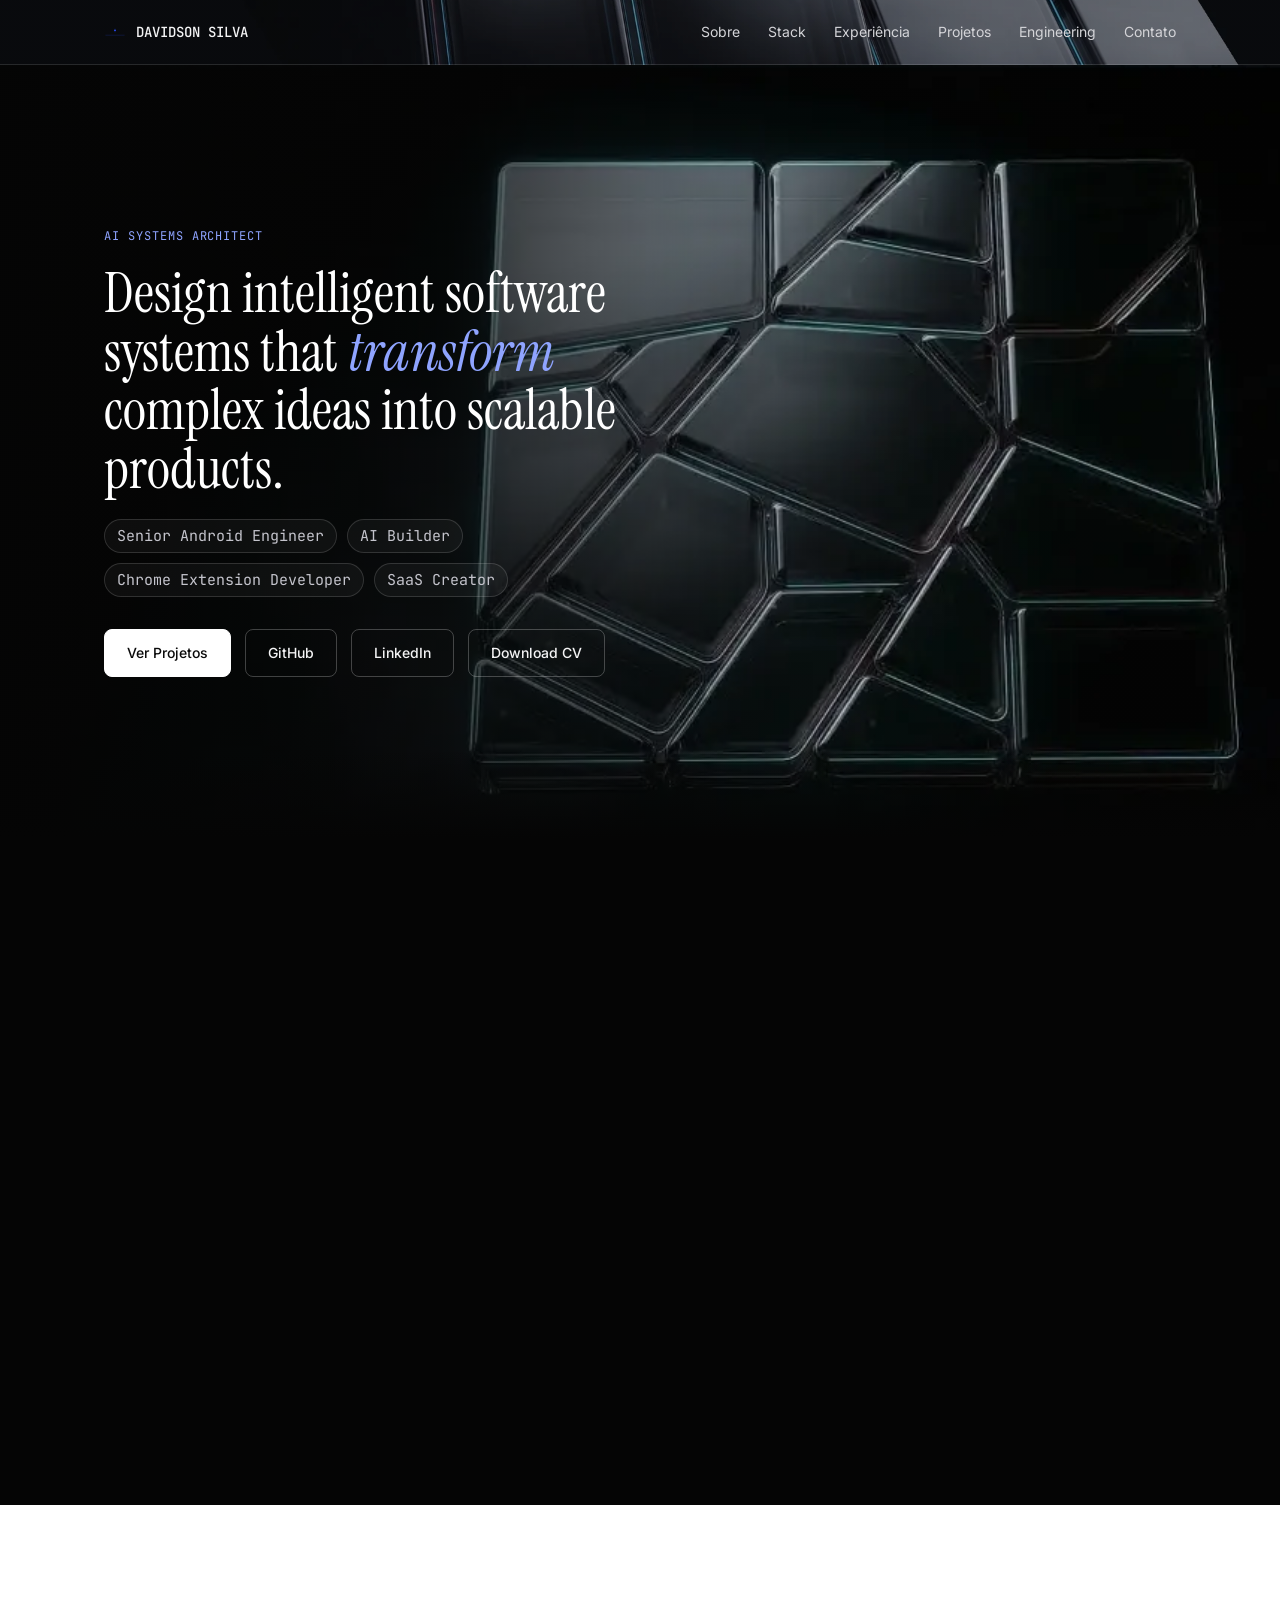
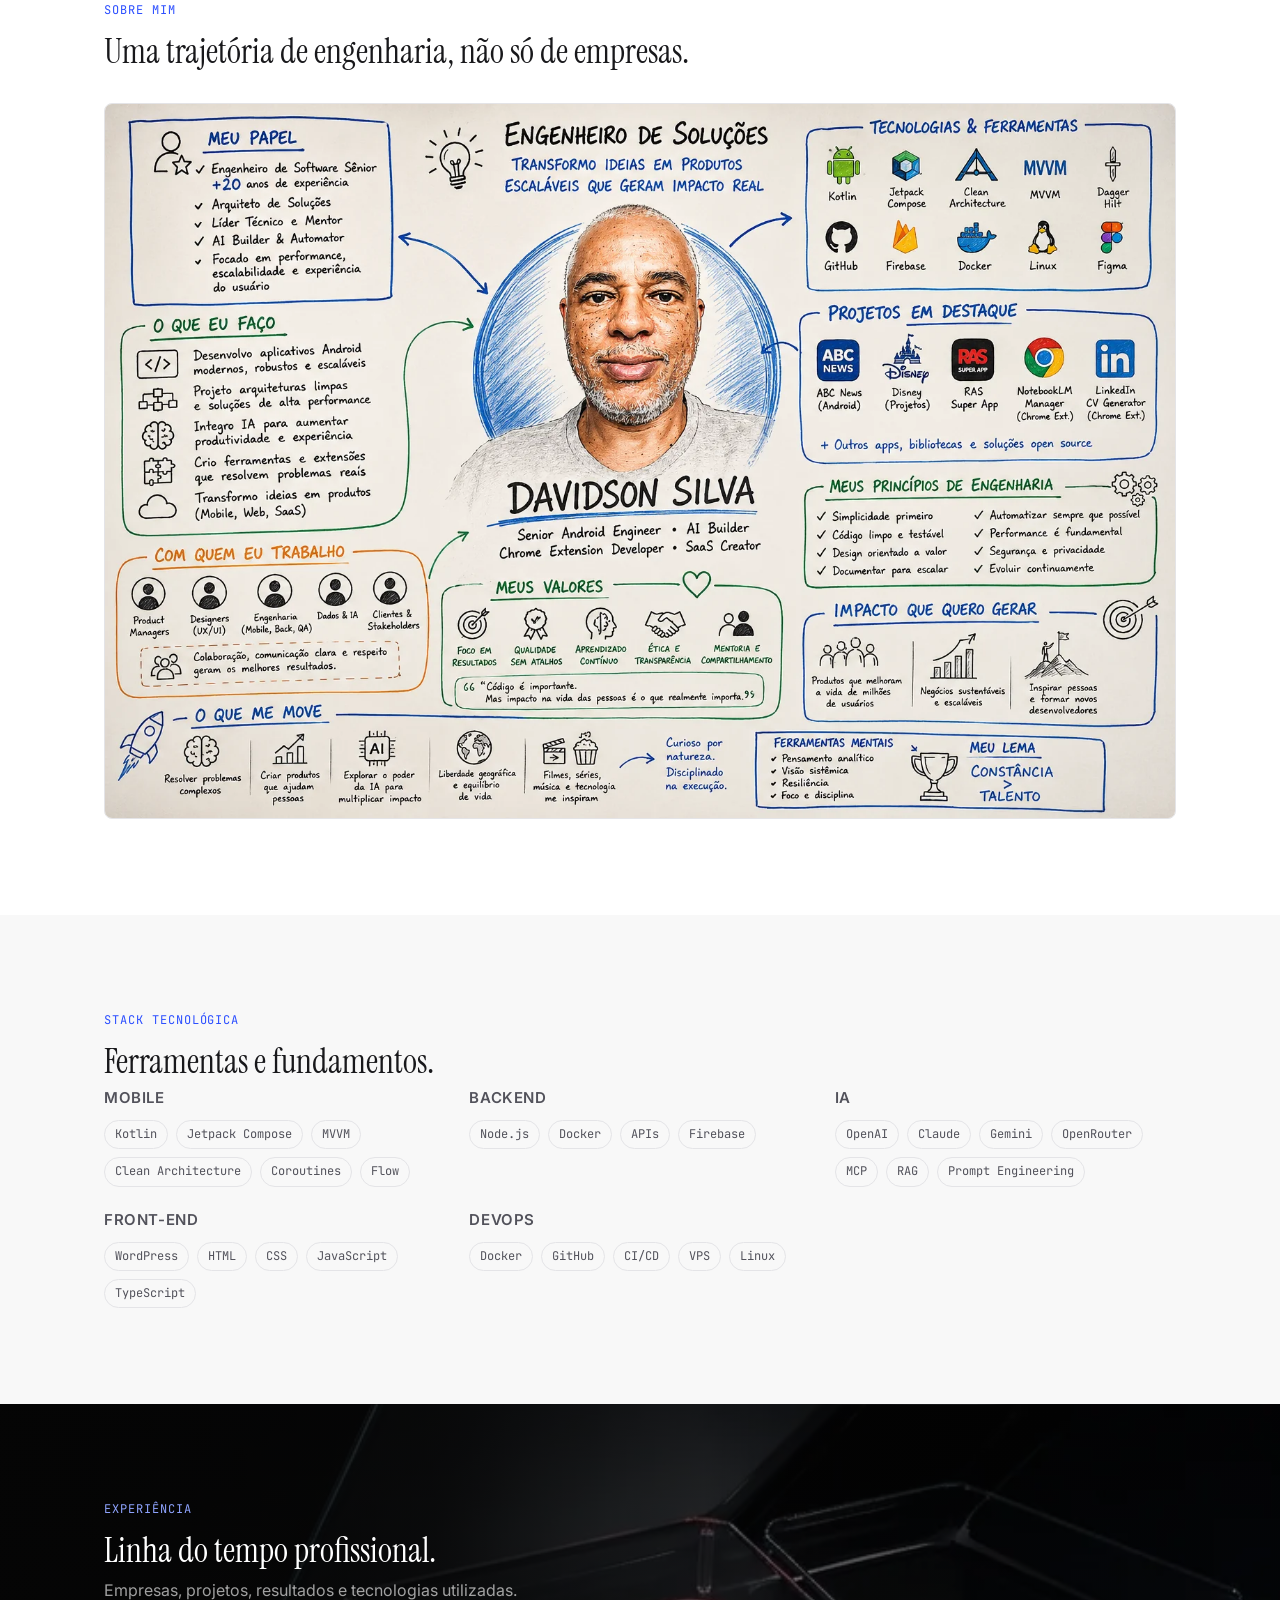
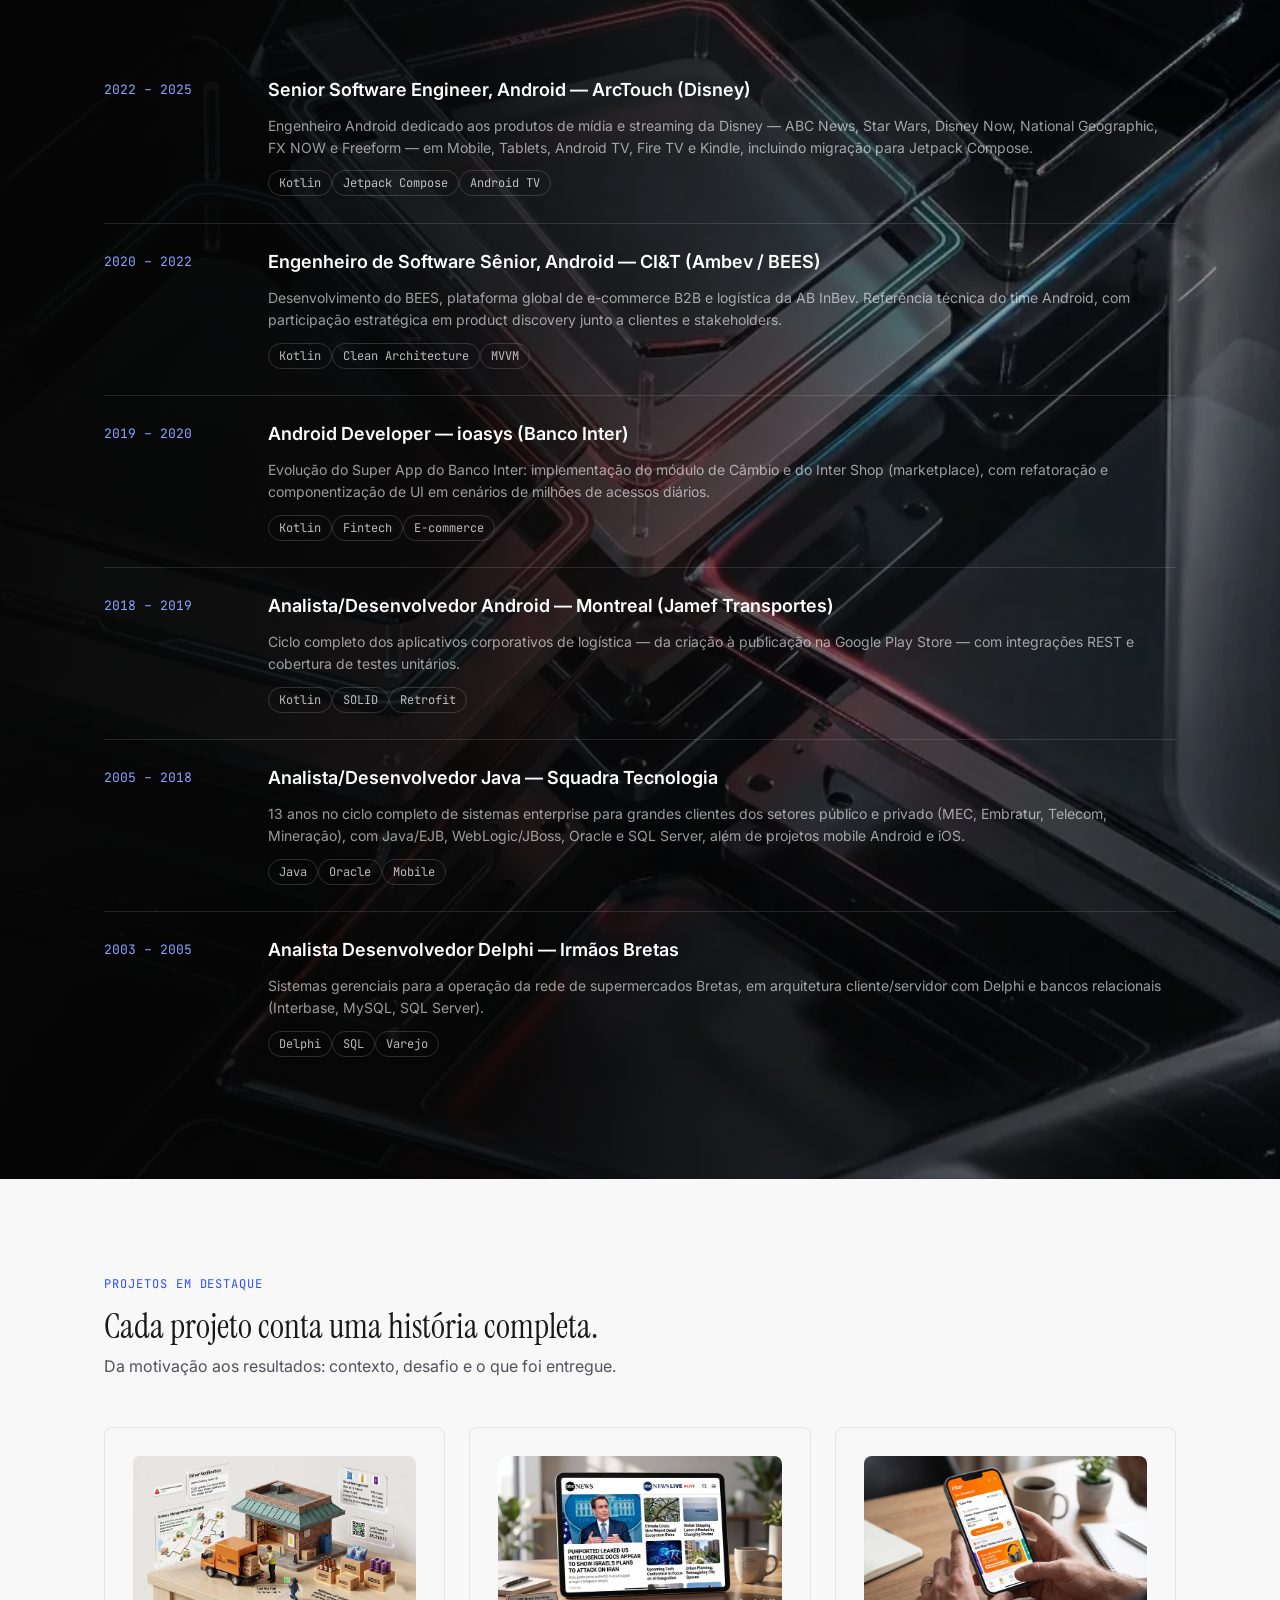
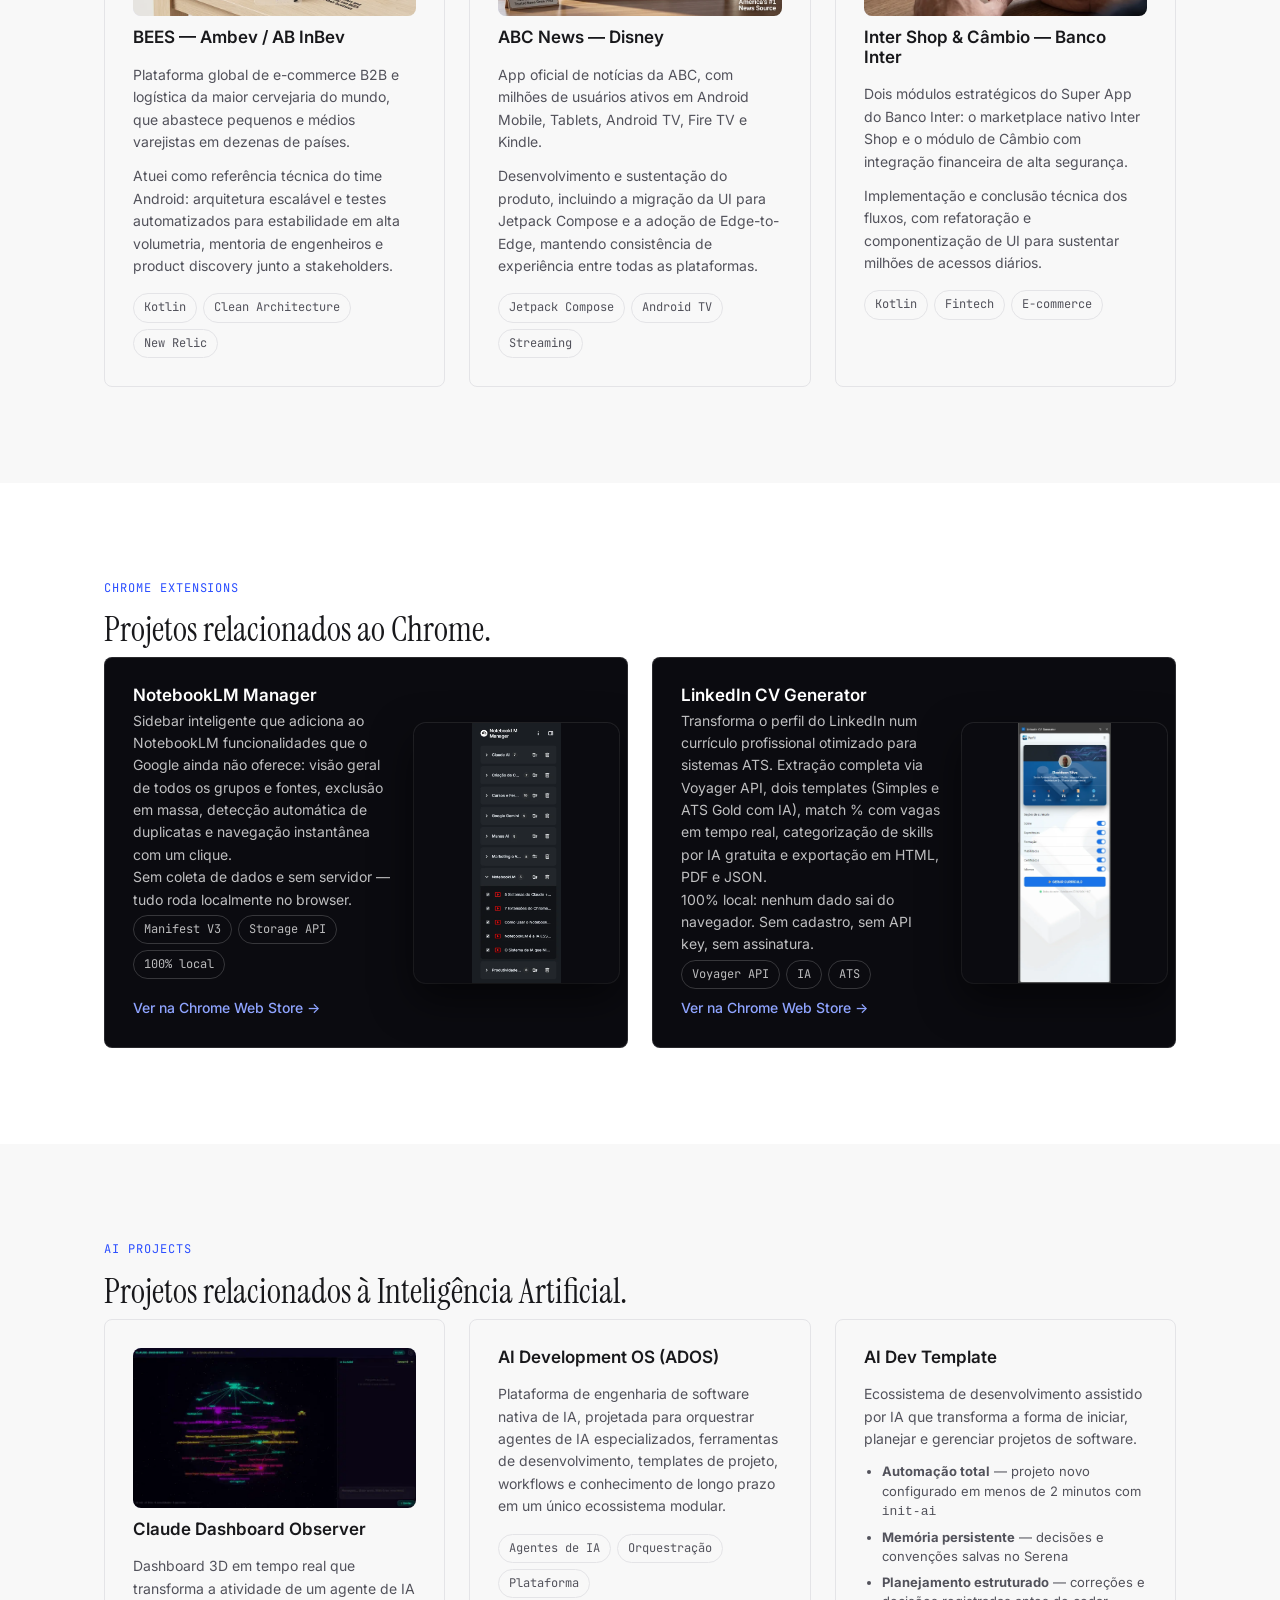
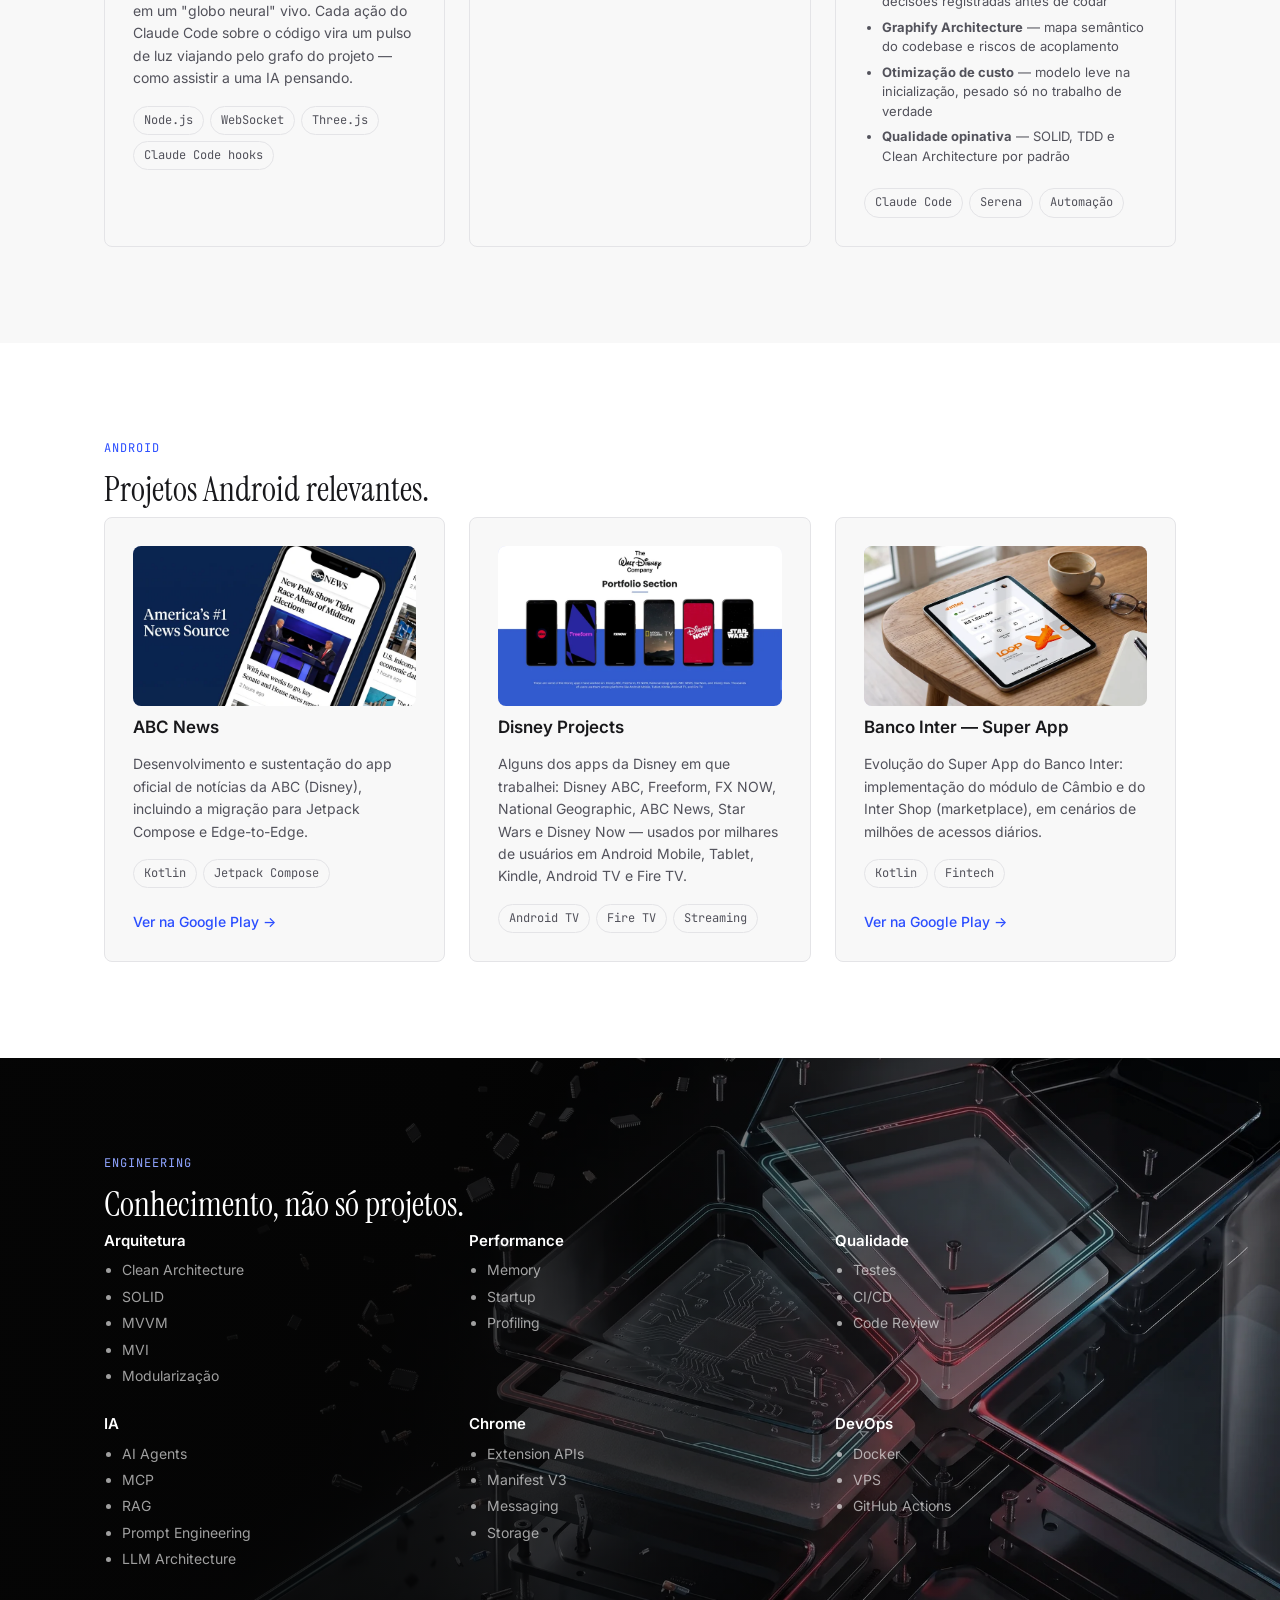
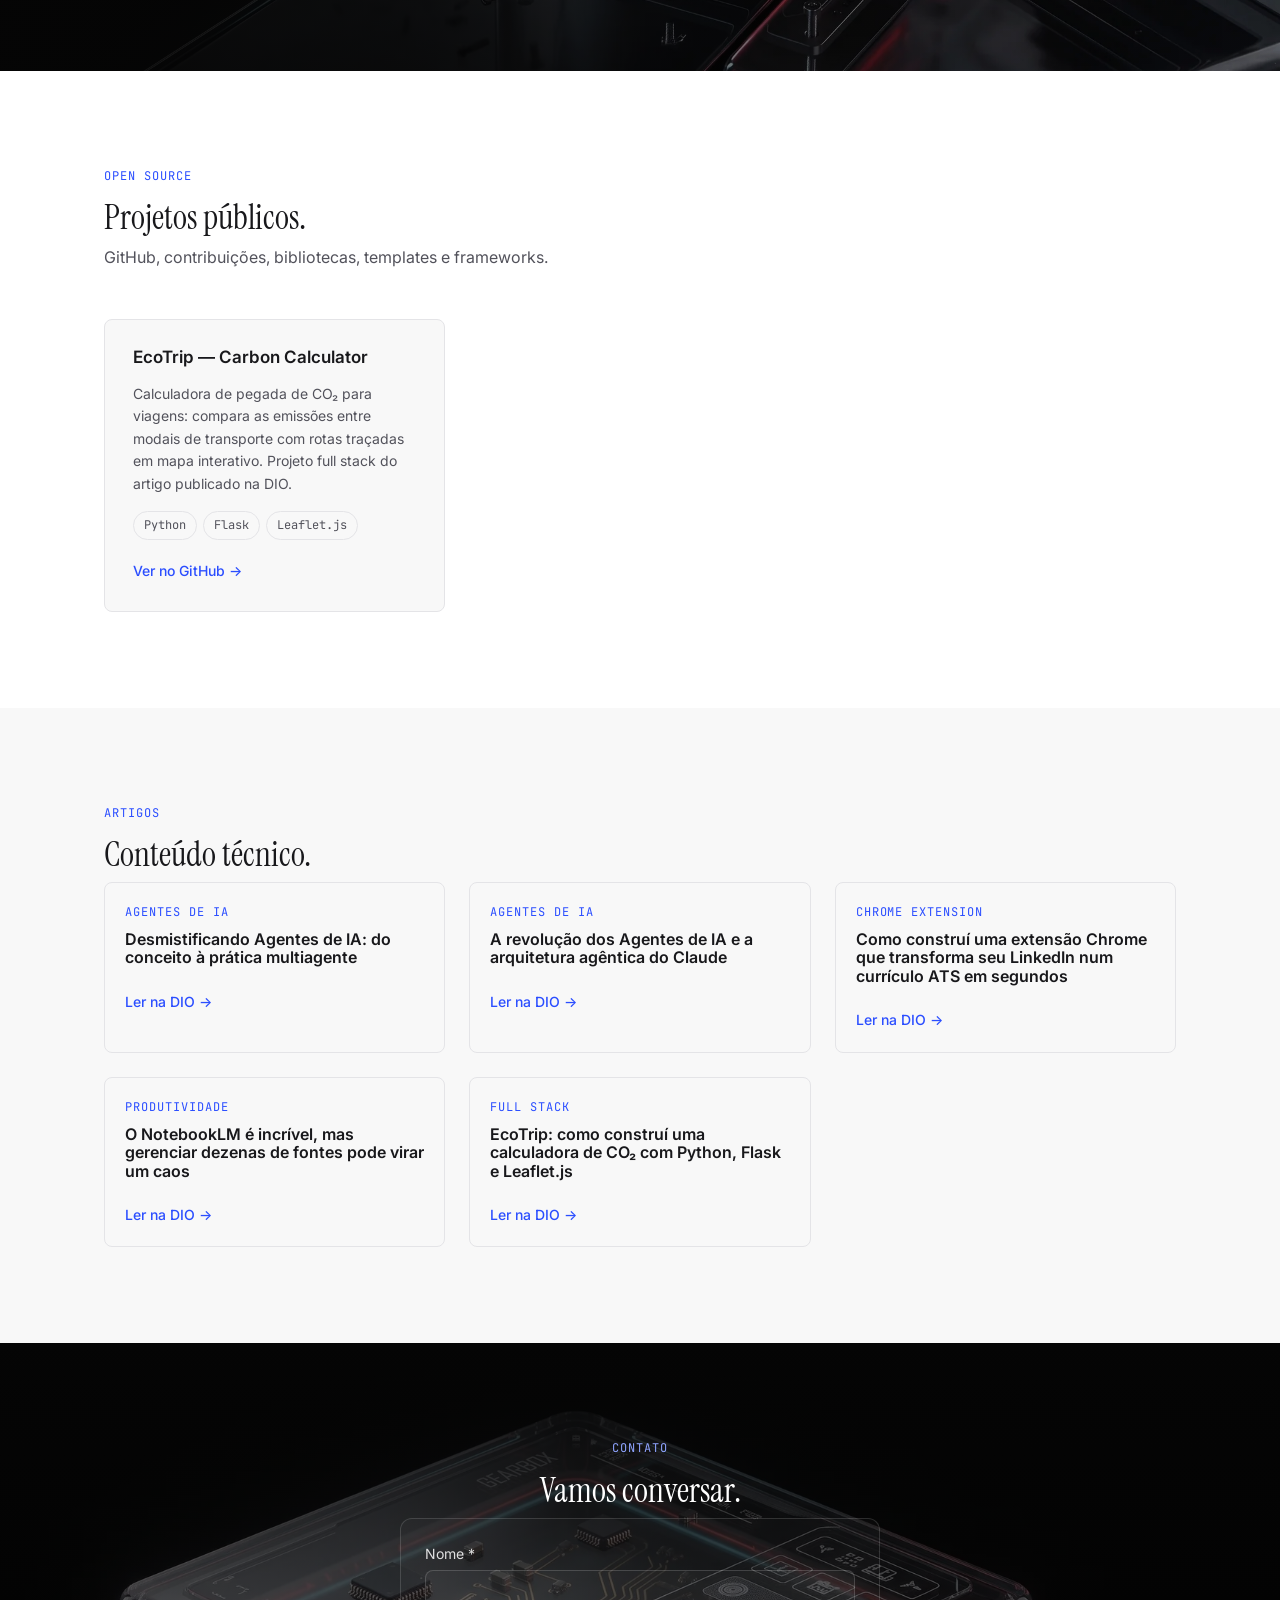
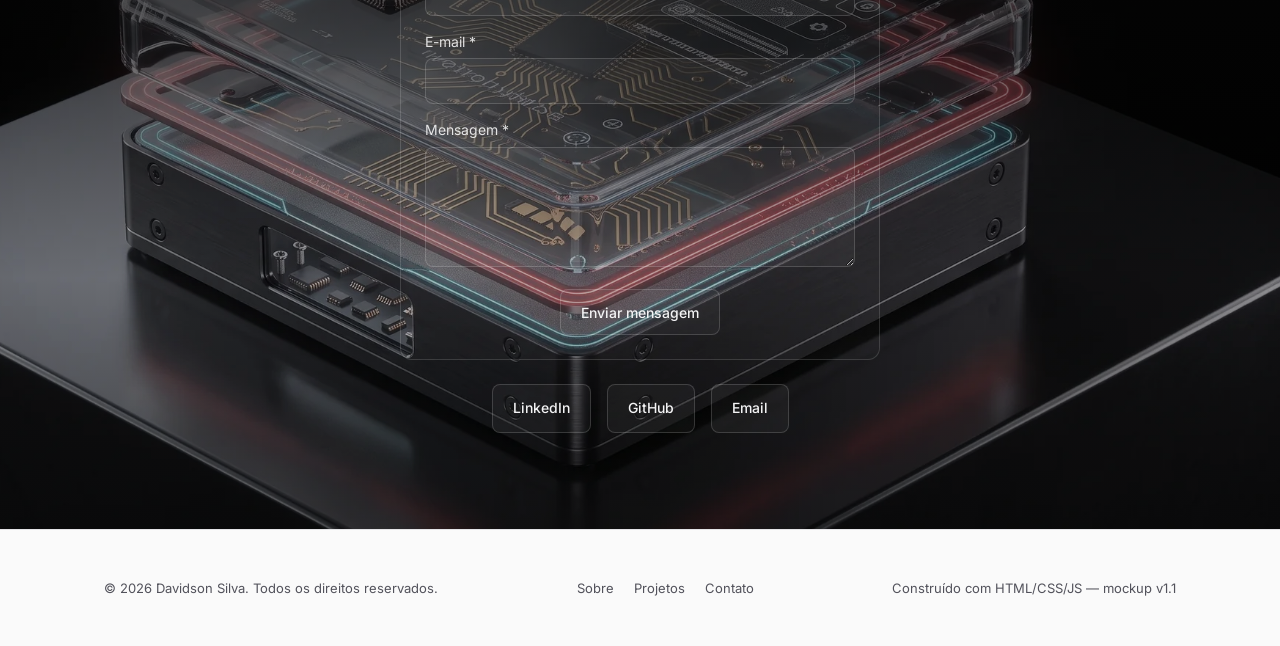
==== commit 1d113cff: "Atualiza mockup para v1.1: sincroniza com implementacoes feitas no WordPress - Cards Chrome Extensio" ====
--- a/index.html
+++ b/index.html
@@ -74,7 +74,6 @@
   <div class="container">
     <span class="eyebrow">Stack Tecnológica</span>
     <h2 class="section-title">Ferramentas e fundamentos.</h2>
-    <p class="section-subtitle">Organizada por categoria — do mobile à infraestrutura de IA.</p>
 
     <div class="grid grid-3">
       <div class="stack-category">
@@ -218,18 +217,30 @@
     <h2 class="section-title">Projetos relacionados ao Chrome.</h2>
     <div class="grid grid-2">
       <div class="card project-card ext-card ext-notebooklm">
-        <h3>NotebookLM Manager</h3>
-        <p>Sidebar inteligente que adiciona ao NotebookLM funcionalidades que o Google ainda não oferece: visão geral de todos os grupos e fontes, exclusão em massa, detecção automática de duplicatas e navegação instantânea com um clique.</p>
-        <p>Sem coleta de dados e sem servidor — tudo roda localmente no browser.</p>
-        <div class="tags"><span class="tag">Manifest V3</span><span class="tag">Storage API</span><span class="tag">100% local</span></div>
-        <a class="card-link" href="https://chromewebstore.google.com/detail/notebooklm-manager/effanbigogbehgfiikhinpaglijhmkfh" target="_blank" rel="noopener">Ver na Chrome Web Store →</a>
+        <div class="ext-text-col">
+          <h3>NotebookLM Manager</h3>
+          <p>Sidebar inteligente que adiciona ao NotebookLM funcionalidades que o Google ainda não oferece: visão geral de todos os grupos e fontes, exclusão em massa, detecção automática de duplicatas e navegação instantânea com um clique.</p>
+          <p>Sem coleta de dados e sem servidor — tudo roda localmente no browser.</p>
+          <div class="tags"><span class="tag">Manifest V3</span><span class="tag">Storage API</span><span class="tag">100% local</span></div>
+          <a class="card-link" href="https://chromewebstore.google.com/detail/notebooklm-manager/effanbigogbehgfiikhinpaglijhmkfh" target="_blank" rel="noopener">Ver na Chrome Web Store →</a>
+          <div class="luz" aria-hidden="true"></div>
+        </div>
+        <div class="ext-shot-col">
+          <img class="card-shot" src="assets/ext-notebooklm.webp" alt="" loading="lazy">
+        </div>
       </div>
       <div class="card project-card ext-card ext-linkedin">
-        <h3>LinkedIn CV Generator</h3>
-        <p>Transforma o perfil do LinkedIn num currículo profissional otimizado para sistemas ATS. Extração completa via Voyager API, dois templates (Simples e ATS Gold com IA), match % com vagas em tempo real, categorização de skills por IA gratuita e exportação em HTML, PDF e JSON.</p>
-        <p>100% local: nenhum dado sai do navegador. Sem cadastro, sem API key, sem assinatura.</p>
-        <div class="tags"><span class="tag">Voyager API</span><span class="tag">IA</span><span class="tag">ATS</span></div>
-        <a class="card-link" href="https://chromewebstore.google.com/detail/linkedin-cv-generator/jndjcihjnekmaphbpepoddmbpddkfflh" target="_blank" rel="noopener">Ver na Chrome Web Store →</a>
+        <div class="ext-text-col">
+          <h3>LinkedIn CV Generator</h3>
+          <p>Transforma o perfil do LinkedIn num currículo profissional otimizado para sistemas ATS. Extração completa via Voyager API, dois templates (Simples e ATS Gold com IA), match % com vagas em tempo real, categorização de skills por IA gratuita e exportação em HTML, PDF e JSON.</p>
+          <p>100% local: nenhum dado sai do navegador. Sem cadastro, sem API key, sem assinatura.</p>
+          <div class="tags"><span class="tag">Voyager API</span><span class="tag">IA</span><span class="tag">ATS</span></div>
+          <a class="card-link" href="https://chromewebstore.google.com/detail/linkedin-cv-generator/jndjcihjnekmaphbpepoddmbpddkfflh" target="_blank" rel="noopener">Ver na Chrome Web Store →</a>
+          <div class="luz" aria-hidden="true"></div>
+        </div>
+        <div class="ext-shot-col">
+          <img class="card-shot" src="assets/ext-linkedin-cv.webp" alt="" loading="lazy">
+        </div>
       </div>
     </div>
   </div>
@@ -308,7 +319,6 @@
   <div class="container">
     <span class="eyebrow">Engineering</span>
     <h2 class="section-title">Conhecimento, não só projetos.</h2>
-    <p class="section-subtitle">Seção voltada para recrutadores técnicos.</p>
 
     <div class="grid grid-3">
       <div class="engineering-topic">
@@ -396,6 +406,23 @@
   <div class="container">
     <span class="eyebrow">Contato</span>
     <h2 class="section-title">Vamos conversar.</h2>
+    <div class="contact-form-wrap">
+      <form class="contact-form" id="contact-form">
+        <div class="form-field">
+          <label for="contact-nome">Nome <span aria-hidden="true">*</span></label>
+          <input type="text" id="contact-nome" name="nome" required>
+        </div>
+        <div class="form-field">
+          <label for="contact-email">E-mail <span aria-hidden="true">*</span></label>
+          <input type="email" id="contact-email" name="email" required>
+        </div>
+        <div class="form-field">
+          <label for="contact-mensagem">Mensagem <span aria-hidden="true">*</span></label>
+          <textarea id="contact-mensagem" name="mensagem" required></textarea>
+        </div>
+        <button type="submit" class="contact-submit">Enviar mensagem</button>
+      </form>
+    </div>
     <div class="contact-links">
       <a href="https://www.linkedin.com/in/davidson-silva/" target="_blank" rel="noopener">LinkedIn</a>
       <a href="https://github.com/davidsonsilva/" target="_blank" rel="noopener">GitHub</a>
@@ -413,7 +440,7 @@
       <a href="#projects">Projetos</a>
       <a href="#contact">Contato</a>
     </nav>
-    <span>Construído com HTML/CSS/JS — mockup v1.0</span>
+    <span>Construído com HTML/CSS/JS — mockup v1.1</span>
   </div>
 </footer>
 
--- a/css/sections.css
+++ b/css/sections.css
@@ -147,39 +147,47 @@
   margin-bottom: 6px;
 }
 
-/* Chrome extension cards — screenshot da extensão como fundo do card.
-   Imagem em cover ancorada no topo direito (mostra o header da extensão);
-   scrim lateral escuro mantém o texto legível, no mesmo clima das .section-scene. */
+/* Chrome extension cards — layout em duas colunas (texto | screenshot real da extensão),
+   com efeito de luz (glow) seguindo o mouse sobre o card inteiro. */
 .card.ext-card {
   position: relative;
   overflow: hidden;
   background: #0b0b10;
   border-color: rgba(255, 255, 255, 0.12);
-}
-
-.ext-card::before {
-  content: '';
-  position: absolute;
-  inset: 0;
-  z-index: 0;
-  background-image: var(--shot);
-  background-size: cover;
-  background-position: right top;
-  opacity: 0.9;
-}
-
-.ext-card::after {
-  content: '';
-  position: absolute;
-  inset: 0;
-  z-index: 1;
-  background: linear-gradient(90deg,
-    rgba(8, 8, 12, 0.96) 0%, rgba(8, 8, 12, 0.9) 45%, rgba(8, 8, 12, 0.6) 75%, rgba(8, 8, 12, 0.3) 100%);
+  display: flex;
+  flex-direction: row;
+  gap: 20px;
+  align-items: stretch;
 }
 
 .ext-card > * {
   position: relative;
   z-index: 2;
+}
+
+.ext-text-col {
+  flex: 0 0 56%;
+  min-width: 0;
+  display: flex;
+  flex-direction: column;
+}
+
+.ext-shot-col {
+  flex: 0 0 44%;
+  min-width: 0;
+  display: flex;
+  align-items: center;
+  justify-content: center;
+}
+
+.ext-card .card-shot {
+  display: block;
+  width: 100%;
+  height: auto;
+  max-height: 260px;
+  object-fit: contain;
+  border-radius: 12px;
+  box-shadow: 0 16px 40px rgba(0, 0, 0, 0.55), 0 0 0 1px rgba(255, 255, 255, 0.1);
 }
 
 .ext-card h3 { color: #ffffff; }
@@ -187,8 +195,33 @@
 .ext-card .tag { color: rgba(255, 255, 255, 0.72); border-color: rgba(255, 255, 255, 0.18); }
 .ext-card .card-link { color: #8fa4ff; }
 
-.ext-card.ext-linkedin { --shot: url('../assets/ext-linkedin-cv.webp'); }
-.ext-card.ext-notebooklm { --shot: url('../assets/ext-notebooklm.webp'); }
+/* efeito luz (glow) que segue o mouse — replicado de card-glow-project */
+.ext-card .luz {
+  opacity: 0;
+  position: absolute;
+  top: 0;
+  left: 0;
+  z-index: 3;
+  width: 220px;
+  height: 220px;
+  border-radius: 50%;
+  background: radial-gradient(circle, rgba(255, 255, 255, 0.22) 0%, rgba(255, 255, 255, 0.08) 25%, transparent 50%);
+  mix-blend-mode: screen;
+  filter: blur(28px);
+  pointer-events: none;
+  transform: translate(-210px, -210px);
+  transition: opacity 160ms ease;
+}
+
+@media (max-width: 720px) {
+  .card.ext-card {
+    flex-direction: column;
+  }
+  .ext-text-col,
+  .ext-shot-col {
+    flex-basis: auto;
+  }
+}
 
 /* Engineering knowledge grid */
 .engineering-topic h4 {
@@ -335,6 +368,75 @@
   background: rgba(255,255,255,0.08);
 }
 
+/* contact form card */
+.contact-form-wrap {
+  max-width: 480px;
+  margin: 8px auto 0;
+  padding: 24px;
+  border: 1px solid rgba(255,255,255,0.14);
+  border-radius: 12px;
+  background: rgba(255,255,255,0.02);
+  text-align: left;
+}
+
+.contact-form .form-field {
+  margin-bottom: 15px;
+}
+
+.contact-form label {
+  display: block;
+  margin-bottom: 5px;
+  font-size: 14px;
+  color: rgba(255,255,255,0.85);
+}
+
+.contact-form input,
+.contact-form textarea {
+  width: 100%;
+  height: 46px;
+  padding: 0 14px;
+  font-size: 14px;
+  font-family: var(--font-body);
+  color: #f4f4f5;
+  background: rgba(255,255,255,0.04);
+  border: 1px solid rgba(255,255,255,0.16);
+  border-radius: 8px;
+}
+
+.contact-form textarea {
+  height: auto;
+  min-height: 120px;
+  padding: 12px 14px;
+  resize: vertical;
+}
+
+.contact-form input:focus,
+.contact-form textarea:focus {
+  outline: none;
+  border-color: #8fa4ff;
+}
+
+.contact-submit {
+  display: block;
+  margin: 0 auto;
+  height: 46px;
+  padding: 0 20px;
+  font-size: 14px;
+  font-family: var(--font-body);
+  font-weight: 500;
+  color: #f4f4f5;
+  background: rgba(255,255,255,0.04);
+  border: 1px solid rgba(255,255,255,0.16);
+  border-radius: 8px;
+  cursor: pointer;
+  transition: border-color var(--brand-motion-duration-mid) var(--brand-motion-ease-out);
+}
+
+.contact-submit:hover {
+  border-color: #8fa4ff;
+  color: #8fa4ff;
+}
+
 /* per-section scene image */
 .scene-01 { --scene: url('../assets/scene-engineering.webp'); }
 .scene-02 { --scene: url('../assets/scene-experience.webp'); }
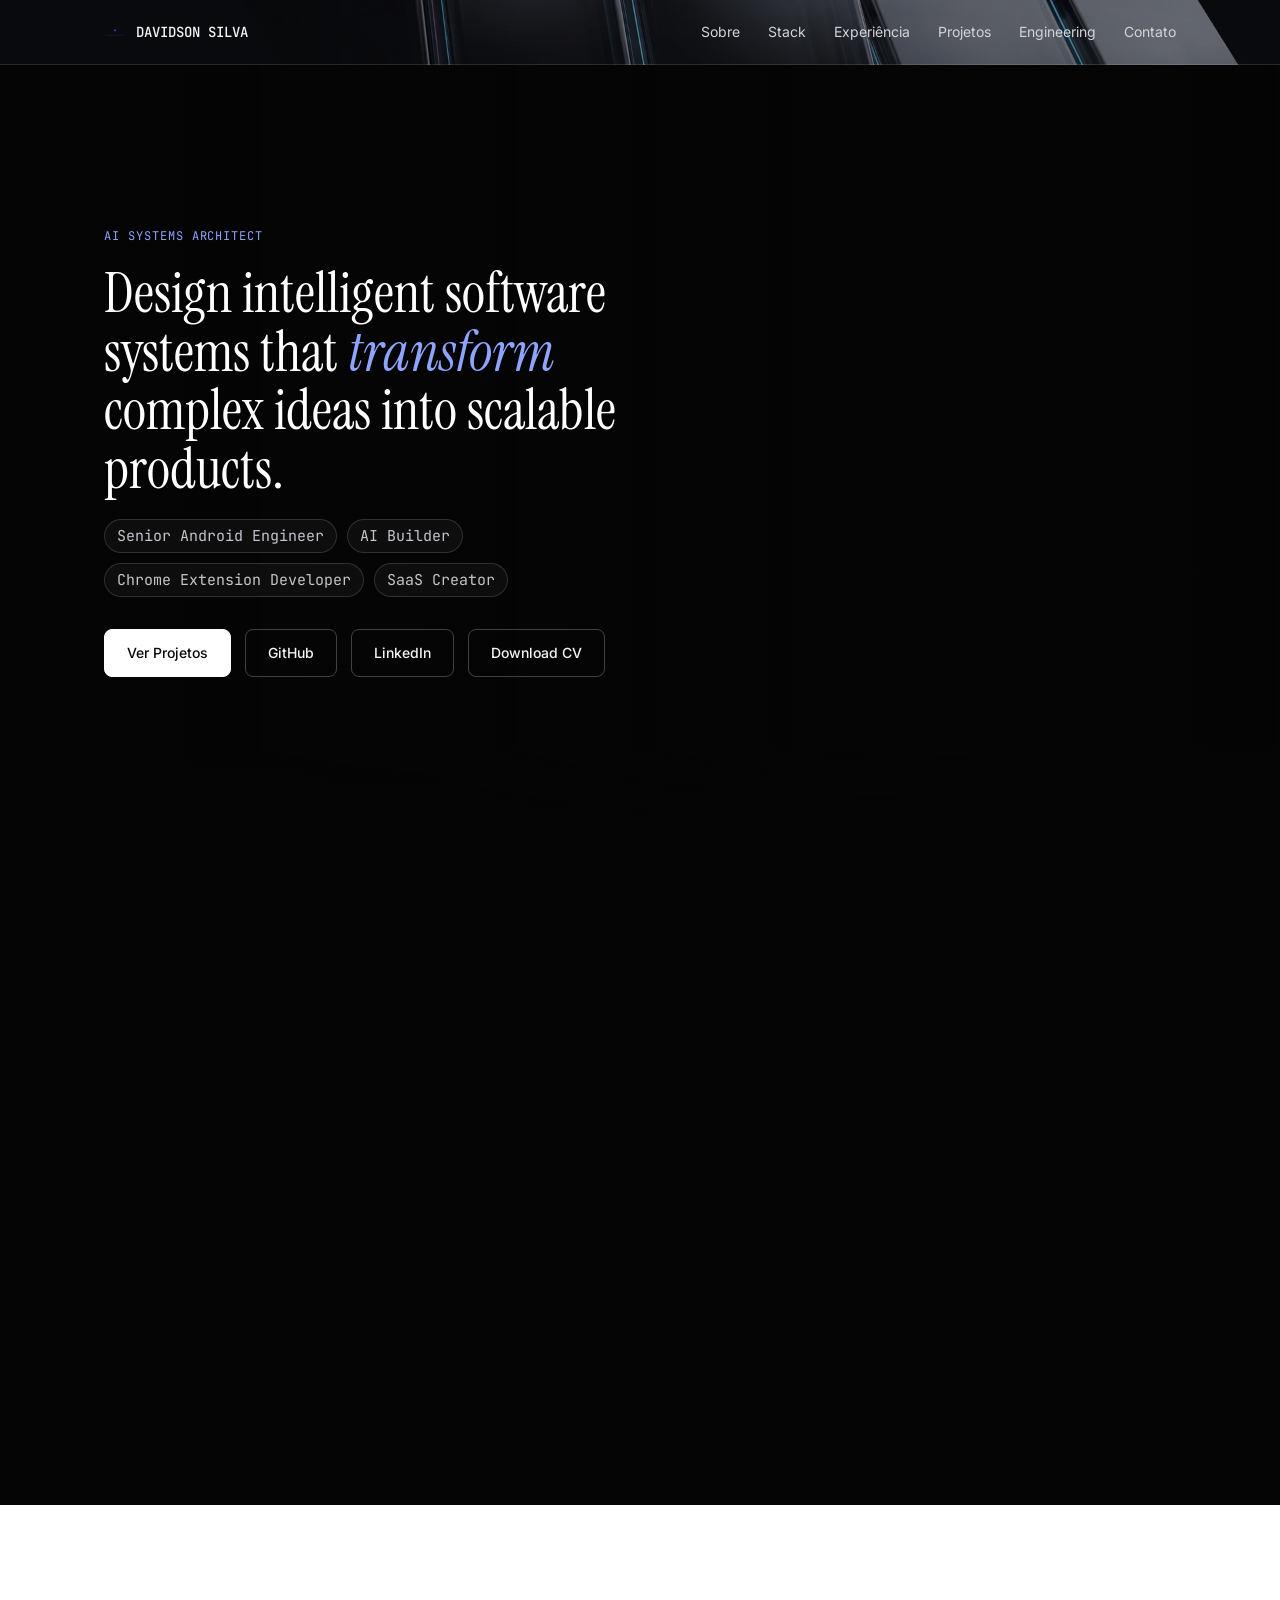
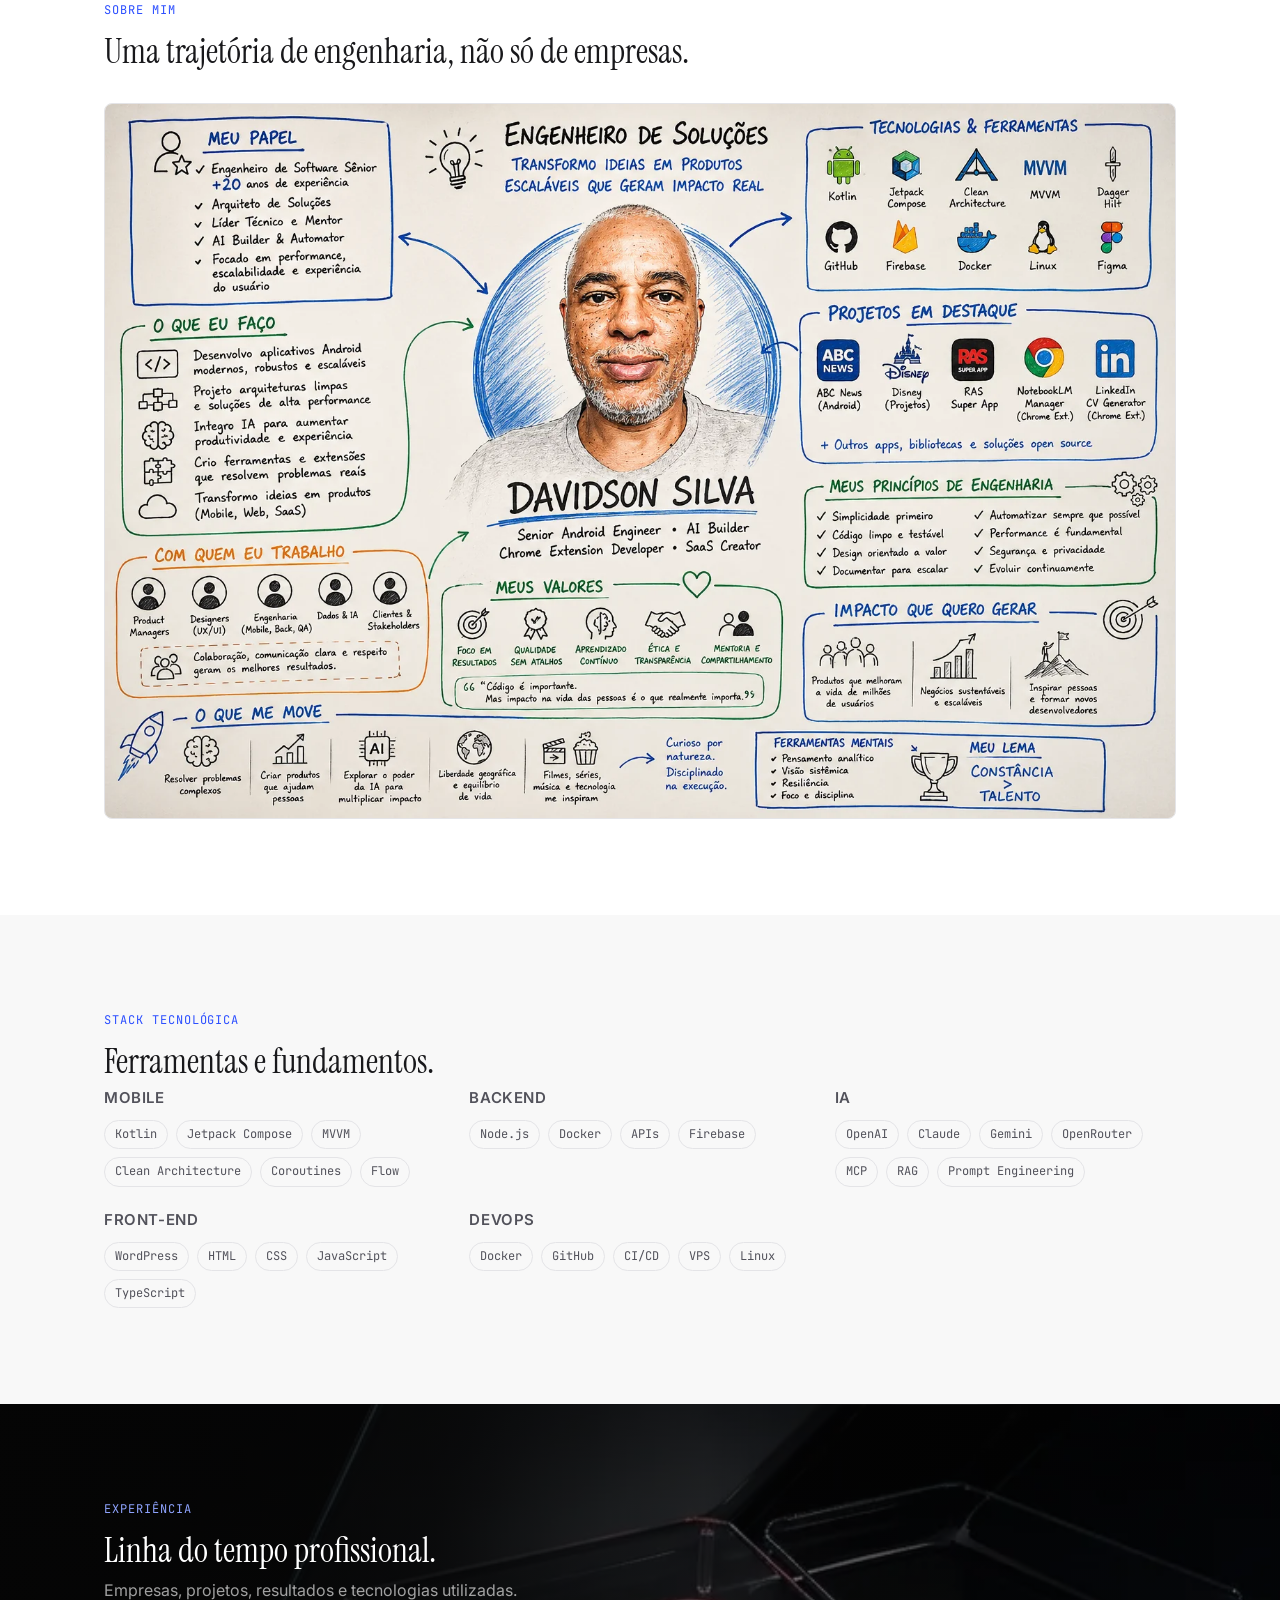
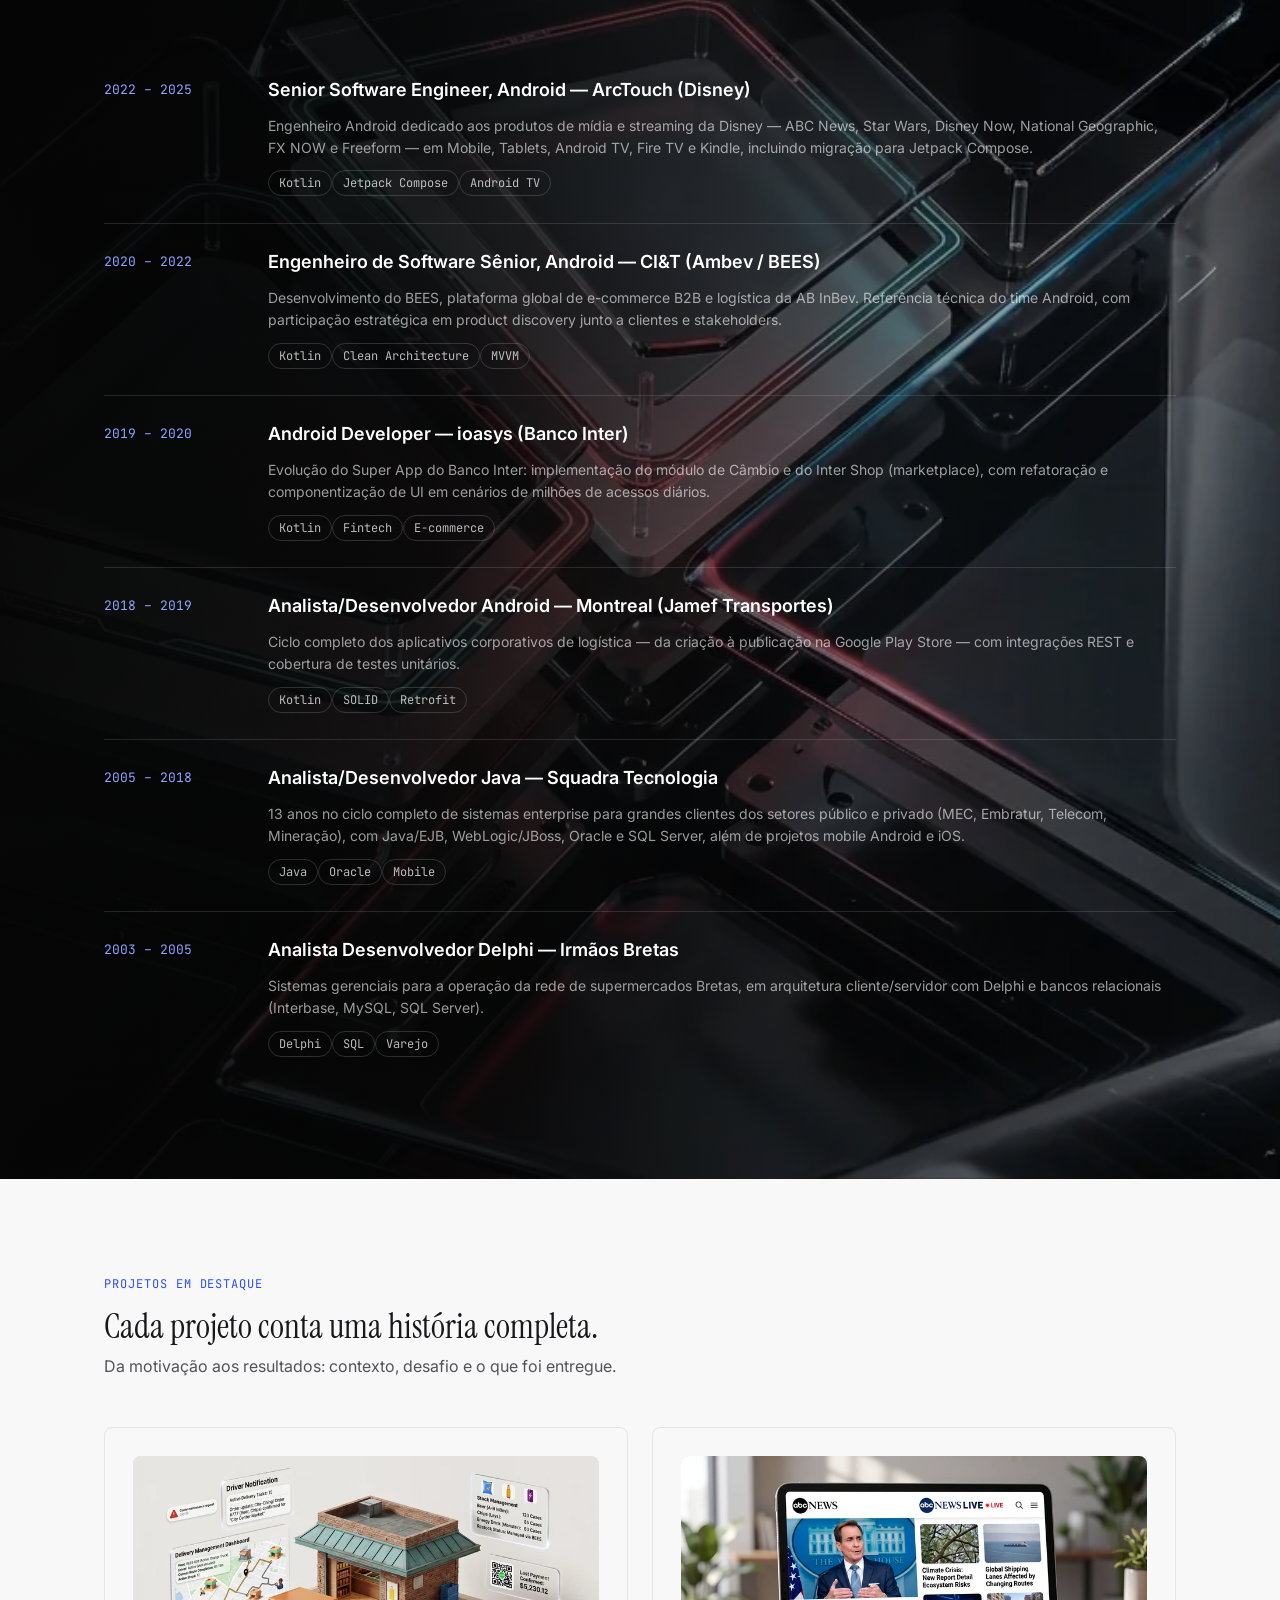
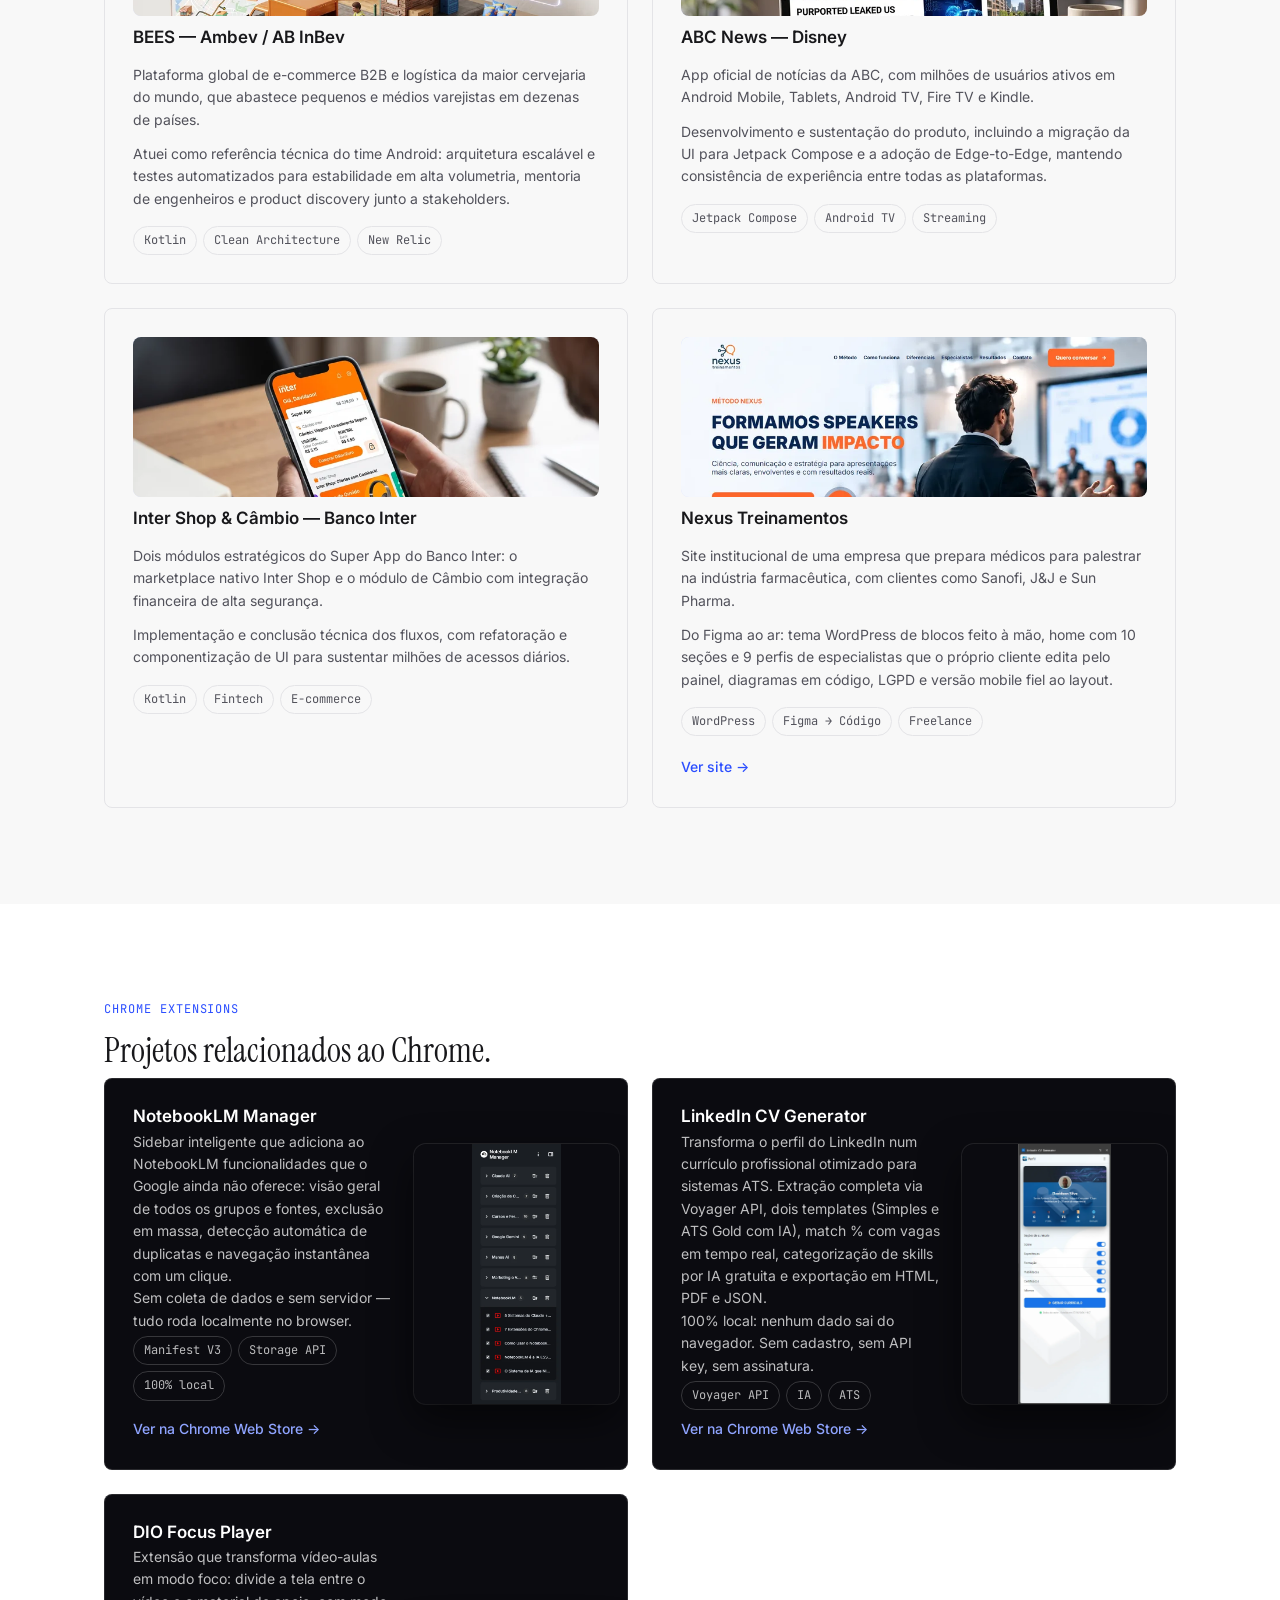
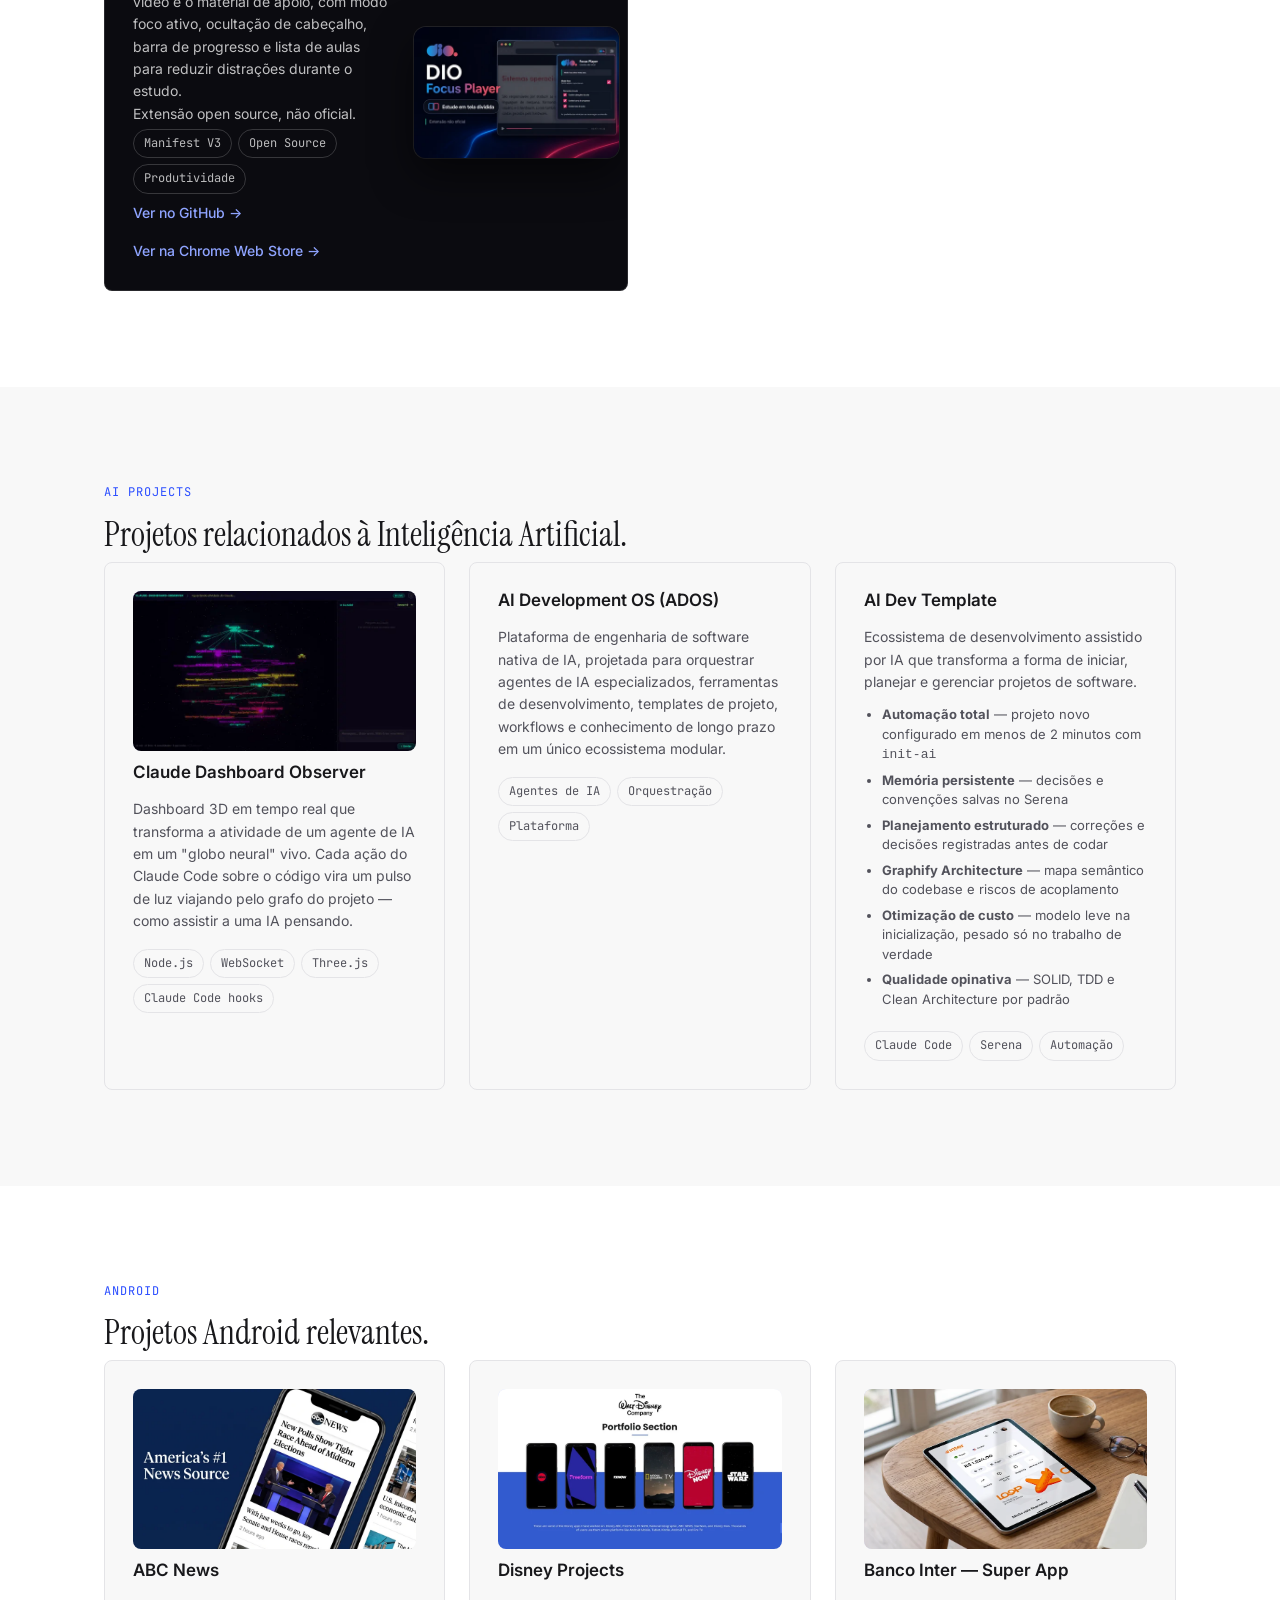
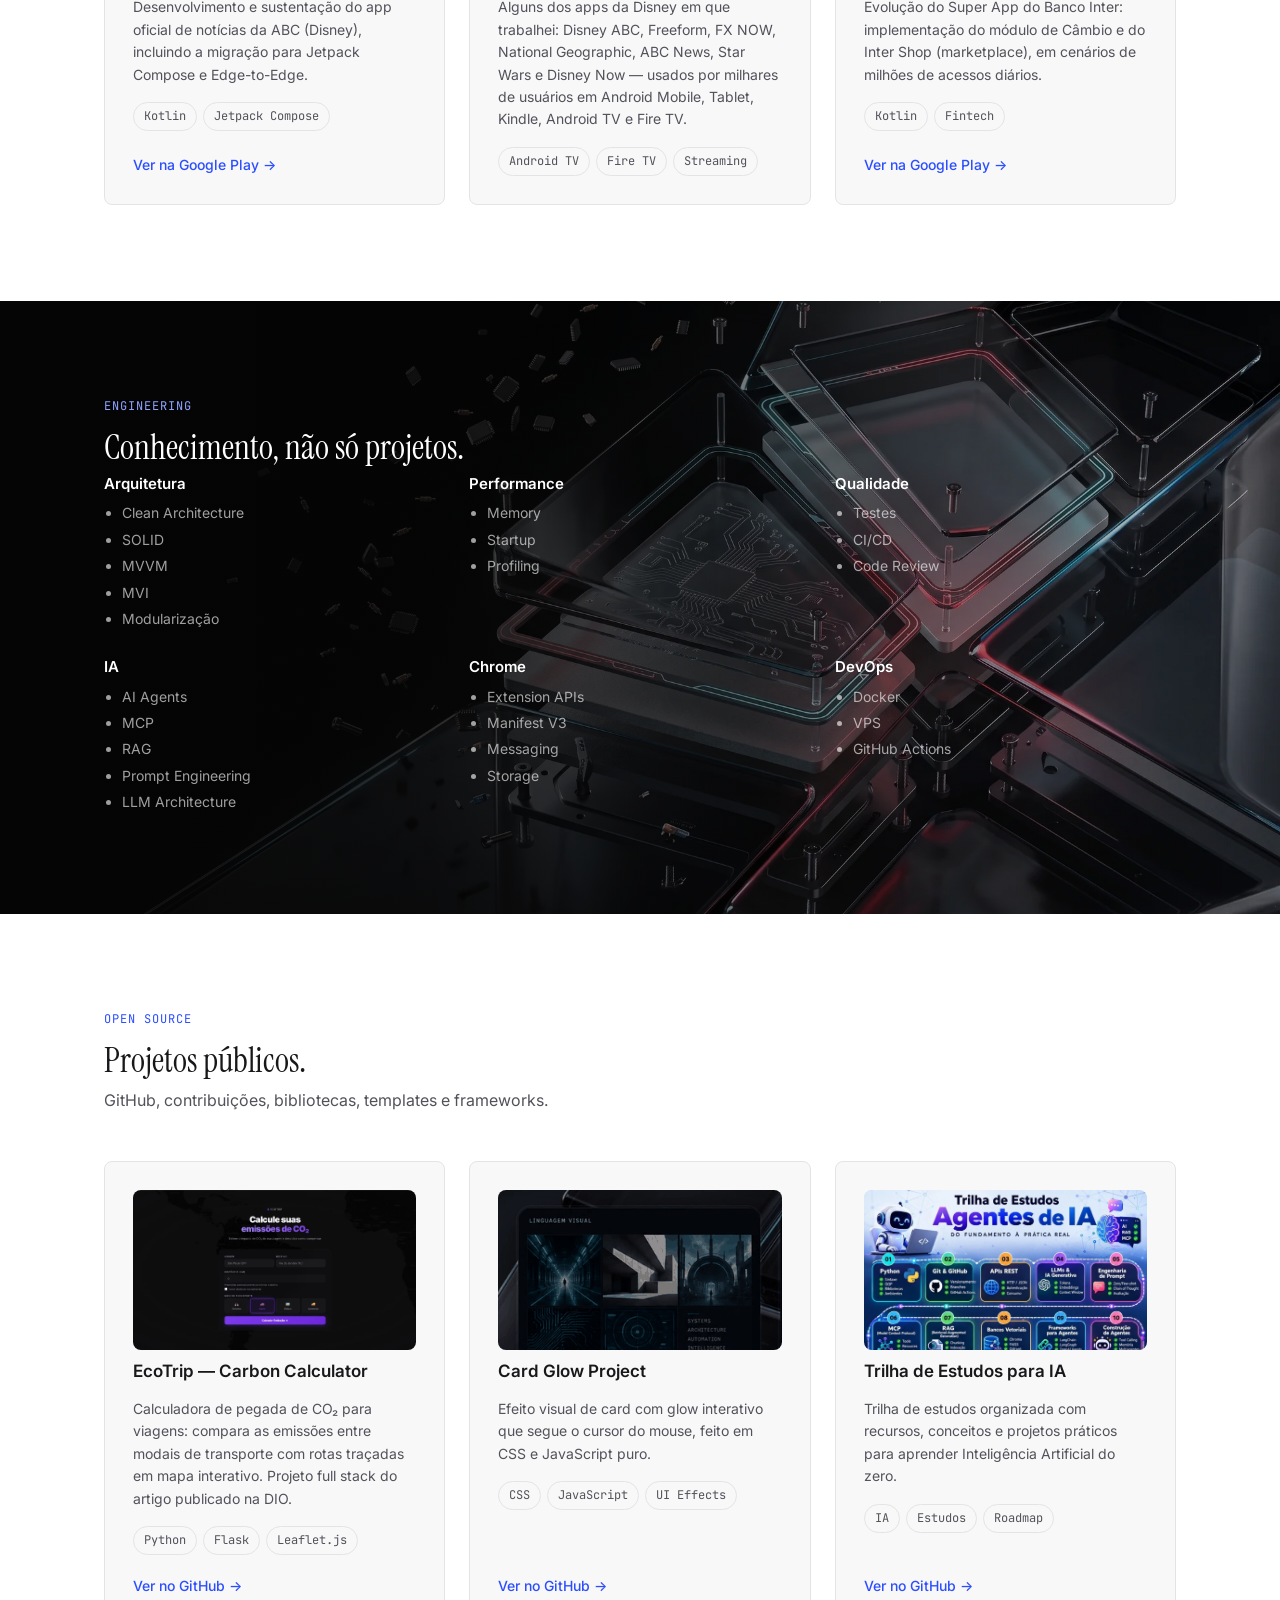
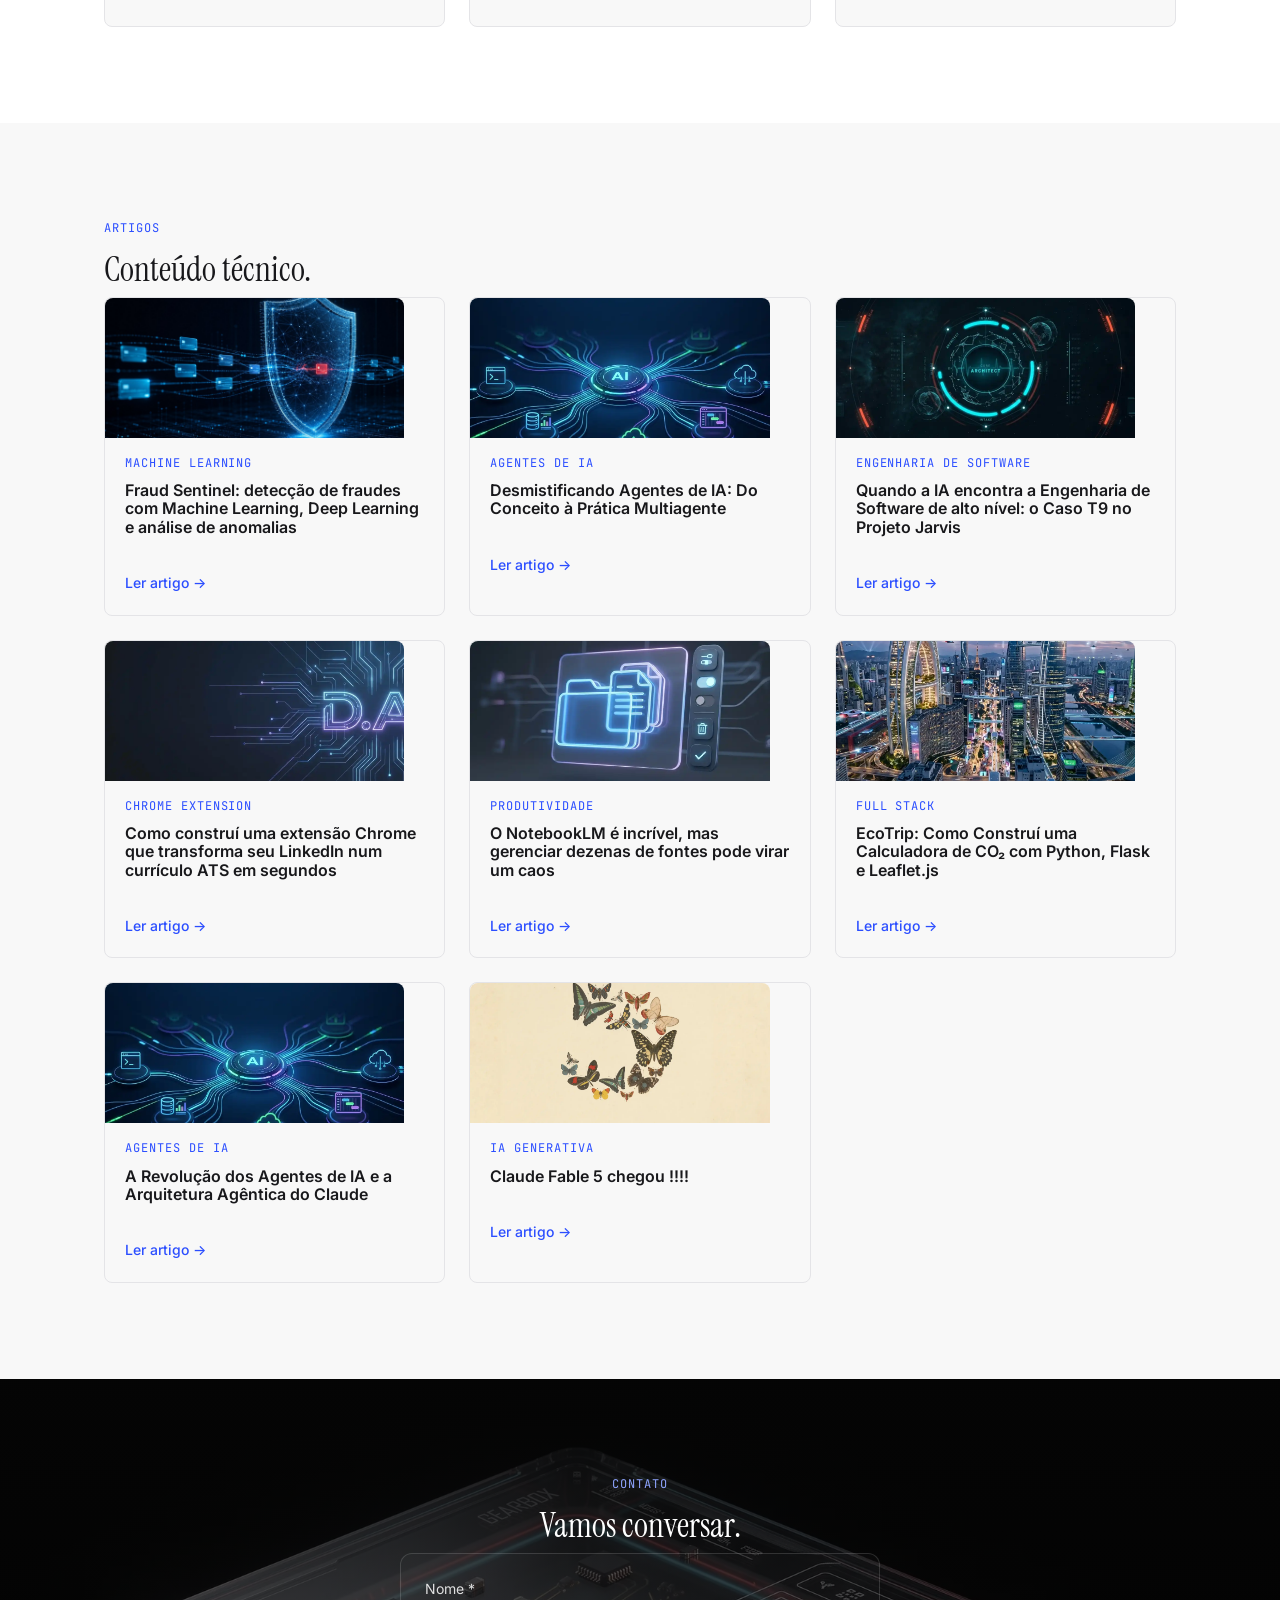
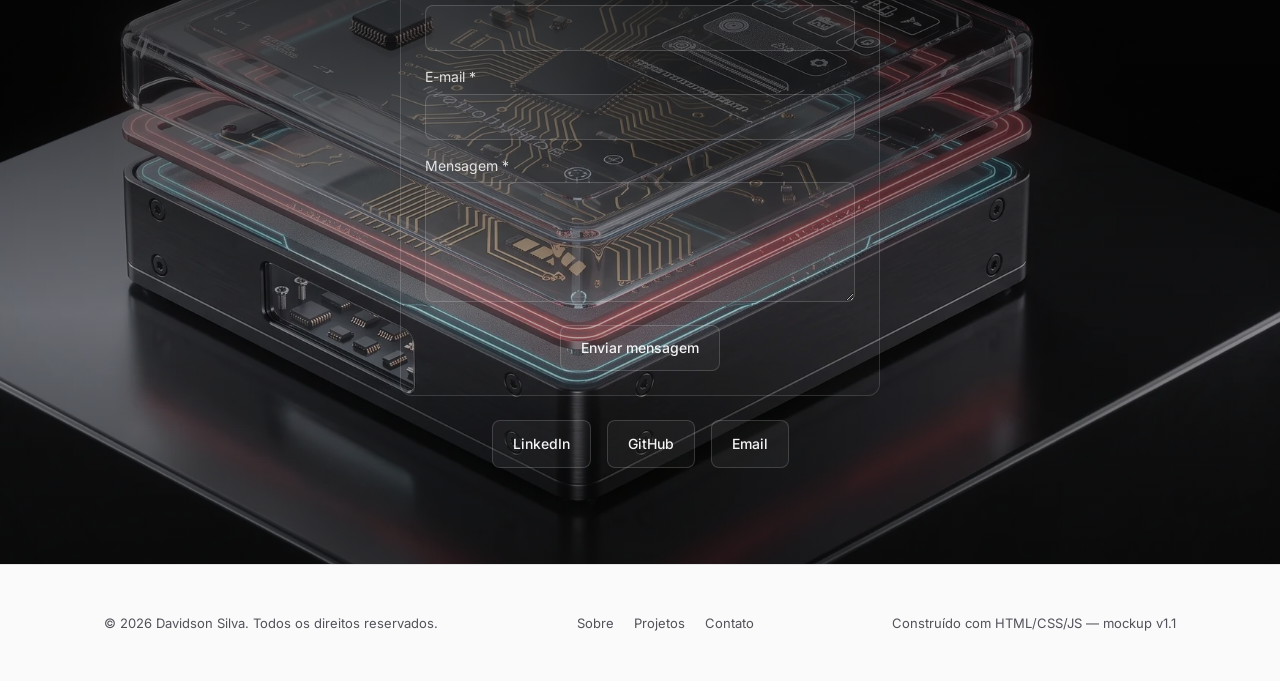
==== commit 5ea7addb: "Sincroniza mockup com a produção e adiciona case Nexus Treinamentos - Inclui alterações pendentes de" ====
--- a/index.html
+++ b/index.html
@@ -34,6 +34,10 @@
 <!-- HERO -->
 <header class="hero" id="hero">
   <div class="hero-sticky">
+    <!-- Vídeo ativo por padrão. Para voltar à animação de blocos: remova/comente o <video> abaixo e apague "display:none" de .hero-canvas em css/hero.css -->
+    <video class="hero-video" autoplay muted playsinline aria-hidden="true">
+      <source src="assets/nova-hero.mp4" type="video/mp4">
+    </video>
     <canvas class="hero-canvas" id="heroCanvas" aria-hidden="true"></canvas>
     <div class="hero-scrim"></div>
     <div class="hero-scene">
@@ -181,7 +185,7 @@
     <h2 class="section-title">Cada projeto conta uma história completa.</h2>
     <p class="section-subtitle">Da motivação aos resultados: contexto, desafio e o que foi entregue.</p>
 
-    <div class="grid grid-3">
+    <div class="grid grid-2">
       <div class="card project-card">
         <img class="project-thumb" src="assets/project-bees.webp" width="800" height="447"
              alt="Ilustração 3D da operação BEES: caminhão de entrega AB InBev, mercadinho e painéis de gestão de entregas e estoque" loading="lazy">
@@ -205,6 +209,15 @@
         <p>Dois módulos estratégicos do Super App do Banco Inter: o marketplace nativo Inter Shop e o módulo de Câmbio com integração financeira de alta segurança.</p>
         <p>Implementação e conclusão técnica dos fluxos, com refatoração e componentização de UI para sustentar milhões de acessos diários.</p>
         <div class="tags"><span class="tag">Kotlin</span><span class="tag">Fintech</span><span class="tag">E-commerce</span></div>
+      </div>
+      <div class="card project-card">
+        <img class="project-thumb" src="assets/project-nexus.webp" width="800" height="447"
+             alt="Home do site da Nexus Treinamentos com o título Formamos speakers que geram impacto e um palestrante diante de uma plateia" loading="lazy">
+        <h3>Nexus Treinamentos</h3>
+        <p>Site institucional de uma empresa que prepara médicos para palestrar na indústria farmacêutica, com clientes como Sanofi, J&amp;J e Sun Pharma.</p>
+        <p>Do Figma ao ar: tema WordPress de blocos feito à mão, home com 10 seções e 9 perfis de especialistas que o próprio cliente edita pelo painel, diagramas em código, LGPD e versão mobile fiel ao layout.</p>
+        <div class="tags"><span class="tag">WordPress</span><span class="tag">Figma → Código</span><span class="tag">Freelance</span></div>
+        <a class="card-link" href="https://nexustreinamentos.com.br" target="_blank" rel="noopener">Ver site →</a>
       </div>
     </div>
   </div>
@@ -242,6 +255,20 @@
           <img class="card-shot" src="assets/ext-linkedin-cv.webp" alt="" loading="lazy">
         </div>
       </div>
+      <div class="card project-card ext-card ext-dio-focus">
+        <div class="ext-text-col">
+          <h3>DIO Focus Player</h3>
+          <p>Extensão que transforma vídeo-aulas em modo foco: divide a tela entre o vídeo e o material de apoio, com modo foco ativo, ocultação de cabeçalho, barra de progresso e lista de aulas para reduzir distrações durante o estudo.</p>
+          <p>Extensão open source, não oficial.</p>
+          <div class="tags"><span class="tag">Manifest V3</span><span class="tag">Open Source</span><span class="tag">Produtividade</span></div>
+          <a class="card-link" href="https://github.com/davidsonsilva/DIO-Focus-Player" target="_blank" rel="noopener">Ver no GitHub →</a>
+          <a class="card-link" href="https://chromewebstore.google.com/detail/gehjoklpbkeheebhlngigfkhbpboibfi?utm_source=item-share-cb" target="_blank" rel="noopener">Ver na Chrome Web Store →</a>
+          <div class="luz" aria-hidden="true"></div>
+        </div>
+        <div class="ext-shot-col">
+          <img class="card-shot" src="assets/ext-dio-focus-player.webp" alt="" loading="lazy">
+        </div>
+      </div>
     </div>
   </div>
 </section>
@@ -357,11 +384,26 @@
     <p class="section-subtitle">GitHub, contribuições, bibliotecas, templates e frameworks.</p>
     <div class="grid grid-3">
       <div class="card project-card">
+        <img class="project-thumb" src="assets/oss-ecotrip.webp" alt="" loading="lazy">
         <h3>EcoTrip — Carbon Calculator</h3>
         <p>Calculadora de pegada de CO₂ para viagens: compara as emissões entre modais de transporte com rotas traçadas em mapa interativo. Projeto full stack do artigo publicado na DIO.</p>
         <div class="tags"><span class="tag">Python</span><span class="tag">Flask</span><span class="tag">Leaflet.js</span></div>
         <a class="card-link" href="https://github.com/davidsonsilva/carbon-calculator" target="_blank" rel="noopener">Ver no GitHub →</a>
       </div>
+      <div class="card project-card">
+        <img class="project-thumb" src="assets/oss-card-glow-project.gif" alt="" loading="lazy">
+        <h3>Card Glow Project</h3>
+        <p>Efeito visual de card com glow interativo que segue o cursor do mouse, feito em CSS e JavaScript puro.</p>
+        <div class="tags"><span class="tag">CSS</span><span class="tag">JavaScript</span><span class="tag">UI Effects</span></div>
+        <a class="card-link" href="https://github.com/davidsonsilva/card-glow-project" target="_blank" rel="noopener">Ver no GitHub →</a>
+      </div>
+      <div class="card project-card">
+        <img class="project-thumb" src="assets/oss-trilha-estudos-ia.webp" alt="" loading="lazy">
+        <h3>Trilha de Estudos para IA</h3>
+        <p>Trilha de estudos organizada com recursos, conceitos e projetos práticos para aprender Inteligência Artificial do zero.</p>
+        <div class="tags"><span class="tag">IA</span><span class="tag">Estudos</span><span class="tag">Roadmap</span></div>
+        <a class="card-link" href="https://github.com/davidsonsilva/trilha-estudos-ia" target="_blank" rel="noopener">Ver no GitHub →</a>
+      </div>
     </div>
   </div>
 </section>
@@ -373,29 +415,52 @@
     <h2 class="section-title">Conteúdo técnico.</h2>
     <div class="grid grid-3">
       <div class="card article-card">
+        <img class="article-thumb" src="assets/articles/artigo8-capa.jpg" alt="Fraud Sentinel">
+        <span class="eyebrow">Machine Learning</span>
+        <h3>Fraud Sentinel: detecção de fraudes com Machine Learning, Deep Learning e análise de anomalias</h3>
+        <a class="card-link" href="articles/fraud-sentinel-deteccao-fraudes-cartao.html">Ler artigo →</a>
+      </div>
+      <div class="card article-card">
+        <img class="article-thumb" src="assets/articles/artigo1-capa.jpg" alt="Desmistificando Agentes de IA">
         <span class="eyebrow">Agentes de IA</span>
-        <h3>Desmistificando Agentes de IA: do conceito à prática multiagente</h3>
-        <a class="card-link" href="https://web.dio.me/articles/desmistificando-agentes-de-ia-do-conceito-a-pratica-multiagente-fb2da50e1435" target="_blank" rel="noopener">Ler na DIO →</a>
-      </div>
-      <div class="card article-card">
-        <span class="eyebrow">Agentes de IA</span>
-        <h3>A revolução dos Agentes de IA e a arquitetura agêntica do Claude</h3>
-        <a class="card-link" href="https://web.dio.me/articles/a-revolucao-dos-agentes-de-ia-e-a-arquitetura-agentica-do-claude-0521863565cd" target="_blank" rel="noopener">Ler na DIO →</a>
-      </div>
-      <div class="card article-card">
+        <h3>Desmistificando Agentes de IA: Do Conceito à Prática Multiagente</h3>
+        <a class="card-link" href="articles/agentes-de-ia-multiagente.html">Ler artigo →</a>
+      </div>
+      <div class="card article-card">
+        <img class="article-thumb" src="assets/articles/artigo2-capa.jpg" alt="O Caso T9 no Projeto Jarvis">
+        <span class="eyebrow">Engenharia de Software</span>
+        <h3>Quando a IA encontra a Engenharia de Software de alto nível: o Caso T9 no Projeto Jarvis</h3>
+        <a class="card-link" href="articles/jarvis-t9-engenharia-software.html">Ler artigo →</a>
+      </div>
+      <div class="card article-card">
+        <img class="article-thumb" src="assets/articles/artigo3-capa.jpg" alt="LinkedIn CV Generator">
         <span class="eyebrow">Chrome Extension</span>
         <h3>Como construí uma extensão Chrome que transforma seu LinkedIn num currículo ATS em segundos</h3>
-        <a class="card-link" href="https://web.dio.me/articles/como-construi-uma-extensao-chrome-que-transforma-seu-linkedin-num-curriculo-ats-em-segundos-9db9429f63e9" target="_blank" rel="noopener">Ler na DIO →</a>
-      </div>
-      <div class="card article-card">
+        <a class="card-link" href="articles/linkedin-cv-ats-chrome-extension.html">Ler artigo →</a>
+      </div>
+      <div class="card article-card">
+        <img class="article-thumb" src="assets/articles/artigo4-capa.jpg" alt="NotebookLM Manager">
         <span class="eyebrow">Produtividade</span>
         <h3>O NotebookLM é incrível, mas gerenciar dezenas de fontes pode virar um caos</h3>
-        <a class="card-link" href="https://web.dio.me/articles/o-notebooklm-e-incrivel-mas-gerenciar-dezenas-de-fontes-pode-virar-um-caos-0528bd69e200" target="_blank" rel="noopener">Ler na DIO →</a>
-      </div>
-      <div class="card article-card">
+        <a class="card-link" href="articles/notebooklm-manager.html">Ler artigo →</a>
+      </div>
+      <div class="card article-card">
+        <img class="article-thumb" src="assets/articles/artigo5-capa.jpg" alt="EcoTrip — calculadora de CO2">
         <span class="eyebrow">Full Stack</span>
-        <h3>EcoTrip: como construí uma calculadora de CO₂ com Python, Flask e Leaflet.js</h3>
-        <a class="card-link" href="https://web.dio.me/articles/ecotrip-como-construi-uma-calculadora-de-co2-com-python-flask-e-leafletjs-09c23bcafa6e" target="_blank" rel="noopener">Ler na DIO →</a>
+        <h3>EcoTrip: Como Construí uma Calculadora de CO₂ com Python, Flask e Leaflet.js</h3>
+        <a class="card-link" href="articles/ecotrip-calculadora-co2.html">Ler artigo →</a>
+      </div>
+      <div class="card article-card">
+        <img class="article-thumb" src="assets/articles/artigo6-capa.jpg" alt="Arquitetura Agêntica do Claude">
+        <span class="eyebrow">Agentes de IA</span>
+        <h3>A Revolução dos Agentes de IA e a Arquitetura Agêntica do Claude</h3>
+        <a class="card-link" href="articles/arquitetura-agentica-claude.html">Ler artigo →</a>
+      </div>
+      <div class="card article-card">
+        <img class="article-thumb" src="assets/articles/artigo7-capa.jpg" alt="Claude Fable 5 chegou">
+        <span class="eyebrow">IA Generativa</span>
+        <h3>Claude Fable 5 chegou !!!!</h3>
+        <a class="card-link" href="articles/claude-fable-5.html">Ler artigo →</a>
       </div>
     </div>
   </div>
--- a/css/hero.css
+++ b/css/hero.css
@@ -21,14 +21,44 @@
   align-items: center;
 }
 
-/* full-bleed frame canvas */
+/* Vídeo 16:9 usado como background full-bleed. `cover` preenche todo o palco
+   sticky sem distorção; o excedente é recortado igualmente a partir do centro. */
+.hero-video {
+  position: absolute;
+  inset: 0;
+  z-index: 0;
+  display: block;
+  width: 100%;
+  height: 100%;
+  object-fit: cover;
+  object-position: center center;
+}
+
+/* V2: o vídeo é controlado pelo scroll e prioriza o topo do enquadramento. */
+.hero-scroll-v2 .hero {
+  height: 320vh;
+}
+
+.hero-scroll-v2 .hero-sticky {
+  height: 100vh;
+}
+
+.hero-scroll-v2 .hero-video {
+  object-position: center top;
+}
+
+.hero-scroll-v2 .hero-copy {
+  opacity: 1;
+}
+
+/* full-bleed frame canvas — mantido no código, oculto enquanto o vídeo estiver ativo */
 .hero-canvas {
   position: absolute;
   inset: 0;
   z-index: 0;
   width: 100%;
   height: 100%;
-  display: block;
+  display: none;
 }
 
 /* blend the canvas bottom edge into the hero background (stage < viewport) */
--- a/css/sections.css
+++ b/css/sections.css
@@ -127,6 +127,11 @@
 .project-card .card-link:hover,
 .article-card .card-link:hover {
   text-decoration: underline;
+}
+
+.project-card .card-link + .card-link,
+.ext-card .card-link + .card-link {
+  margin-top: 8px;
 }
 
 .article-card .card-link {
@@ -245,6 +250,16 @@
 /* Articles */
 .article-card {
   padding: 20px;
+  display: flex;
+  flex-direction: column;
+}
+
+.article-card .article-thumb {
+  width: calc(100% + 40px);
+  margin: -20px -20px 16px;
+  height: 140px;
+  object-fit: cover;
+  border-radius: var(--radius) var(--radius) 0 0;
 }
 
 .article-card .eyebrow {
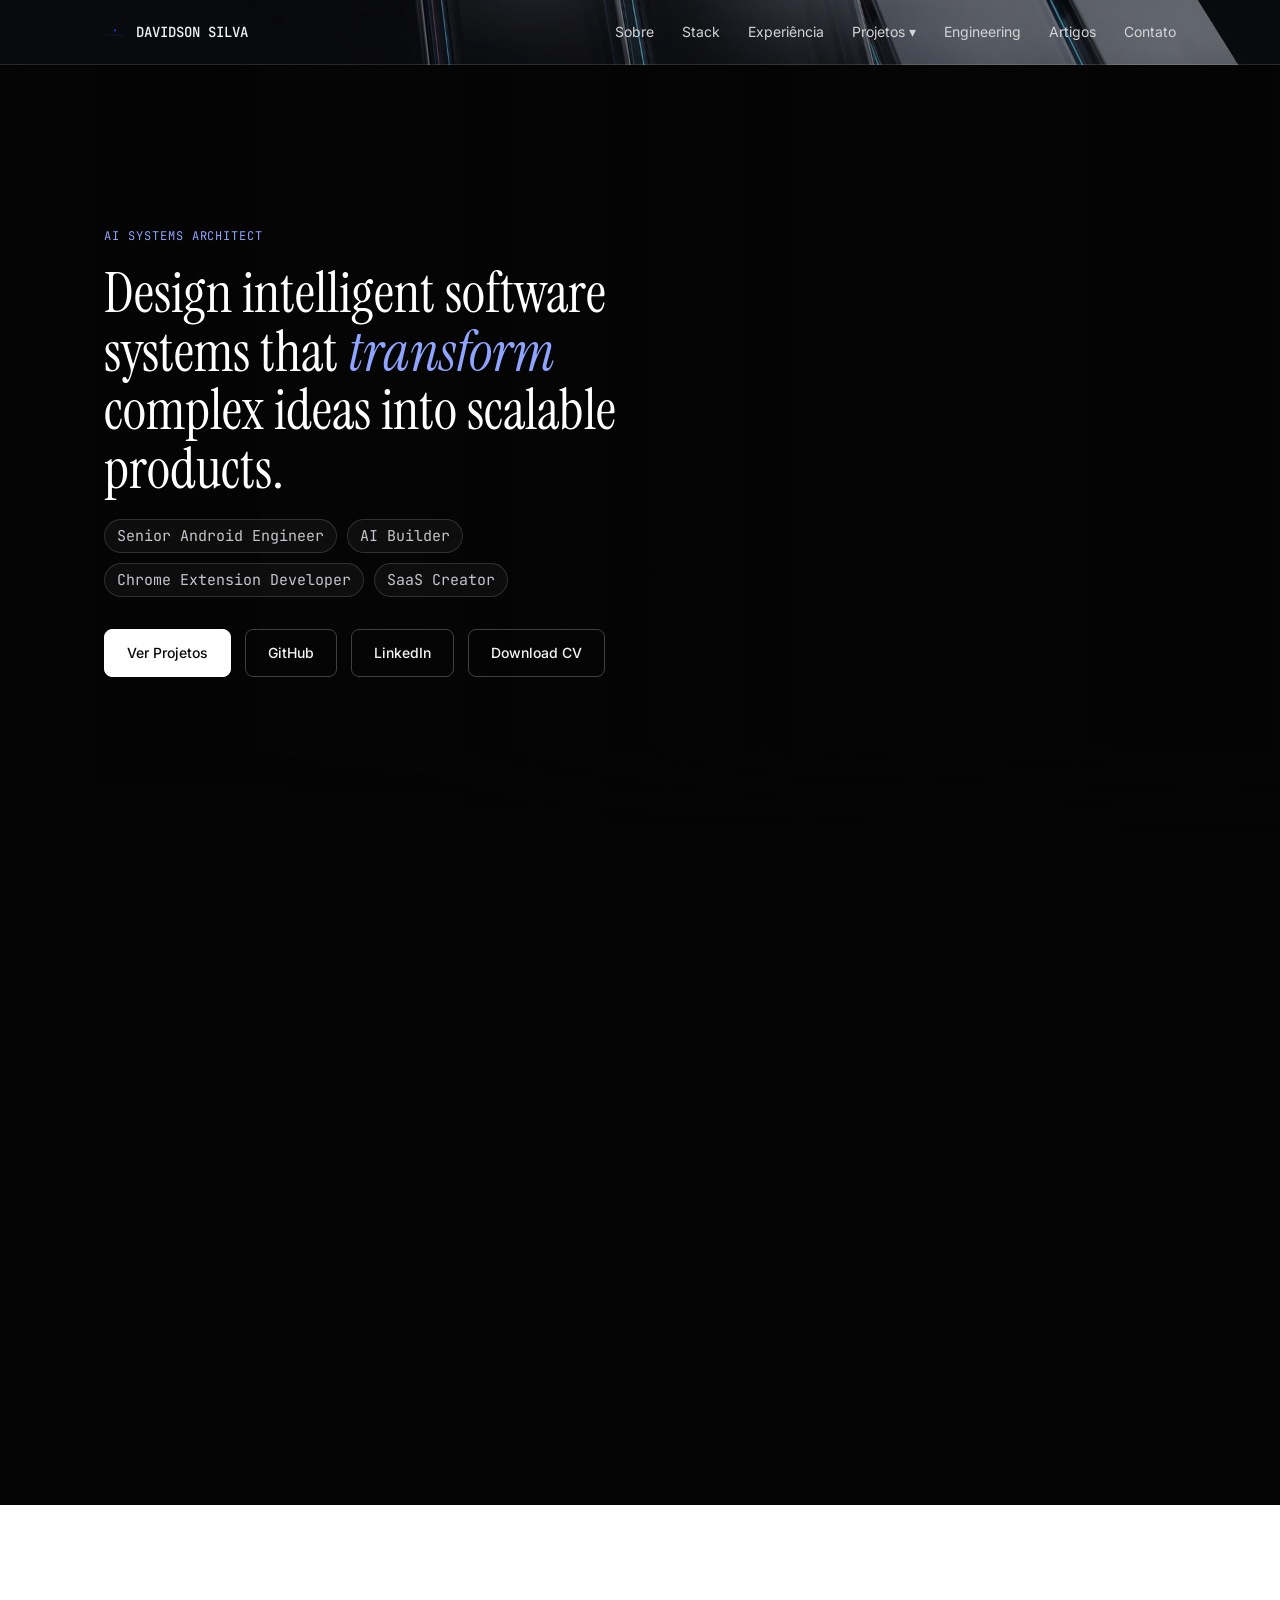
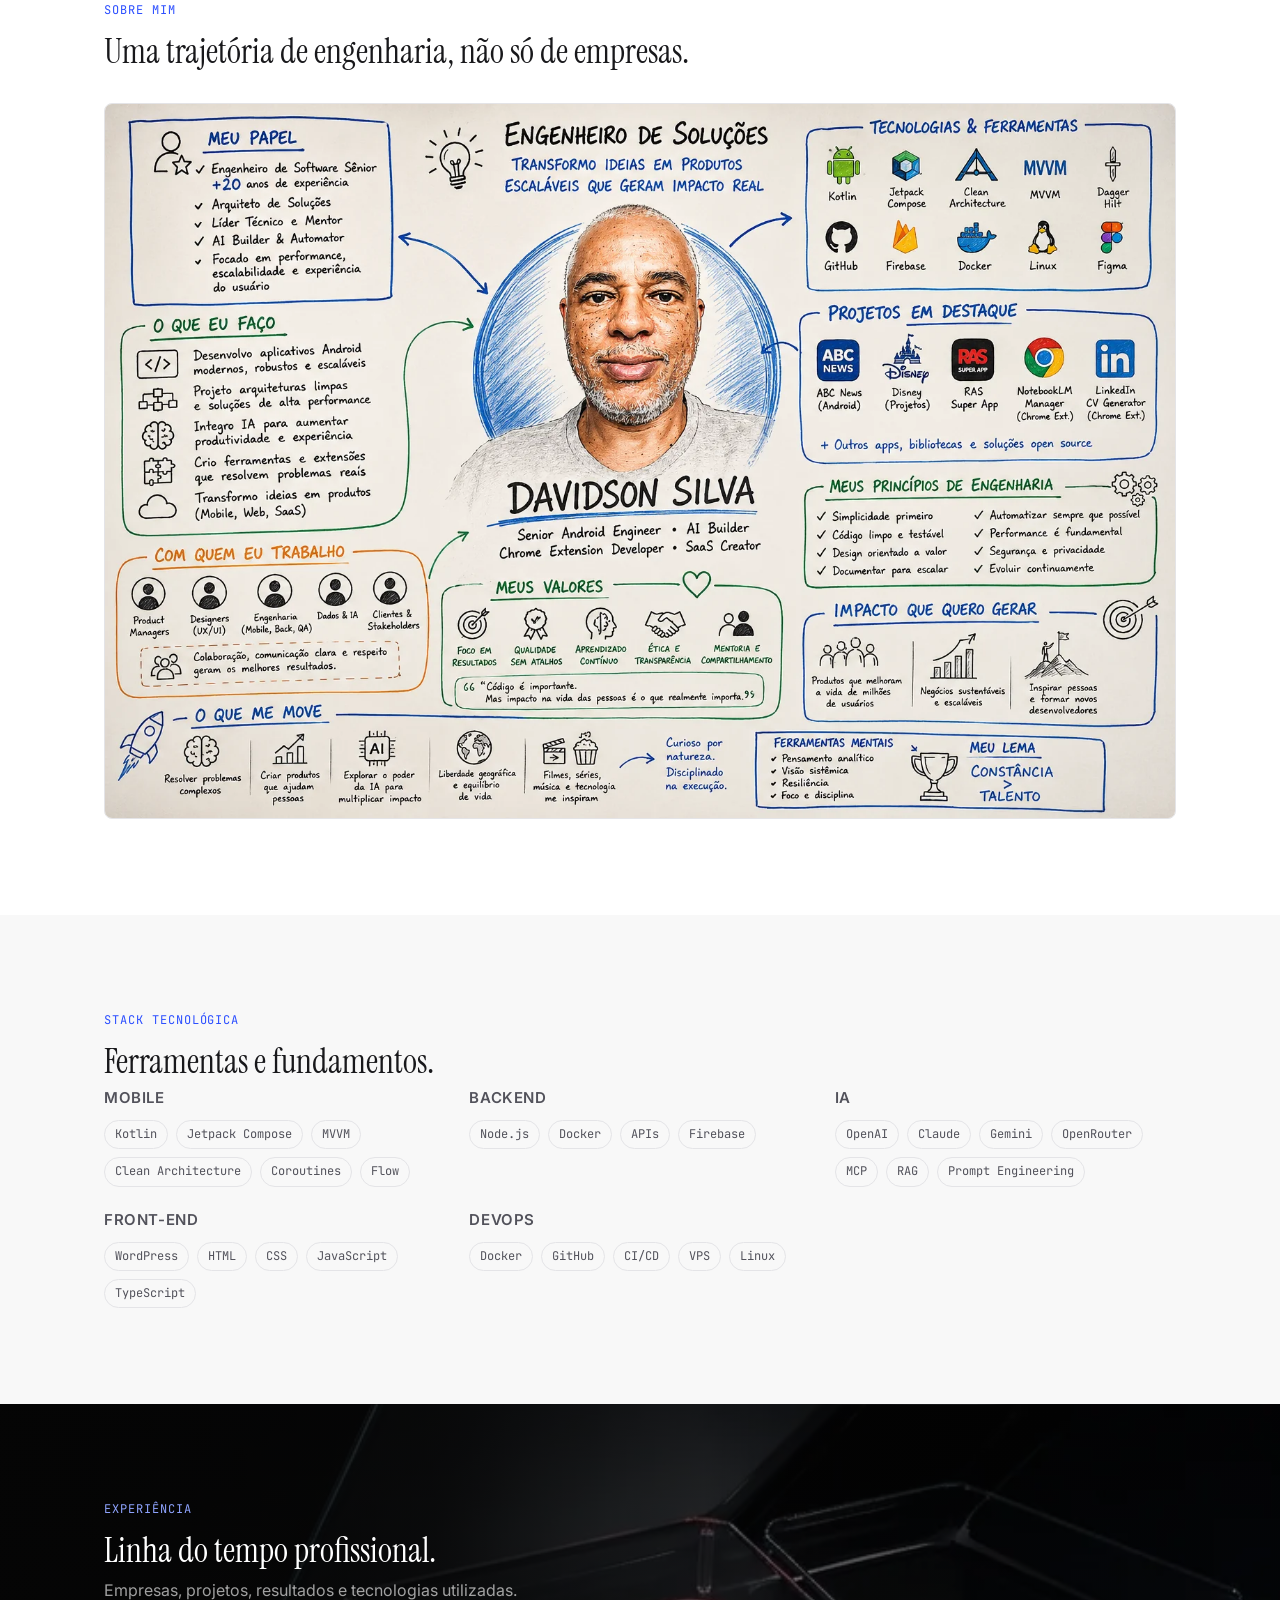
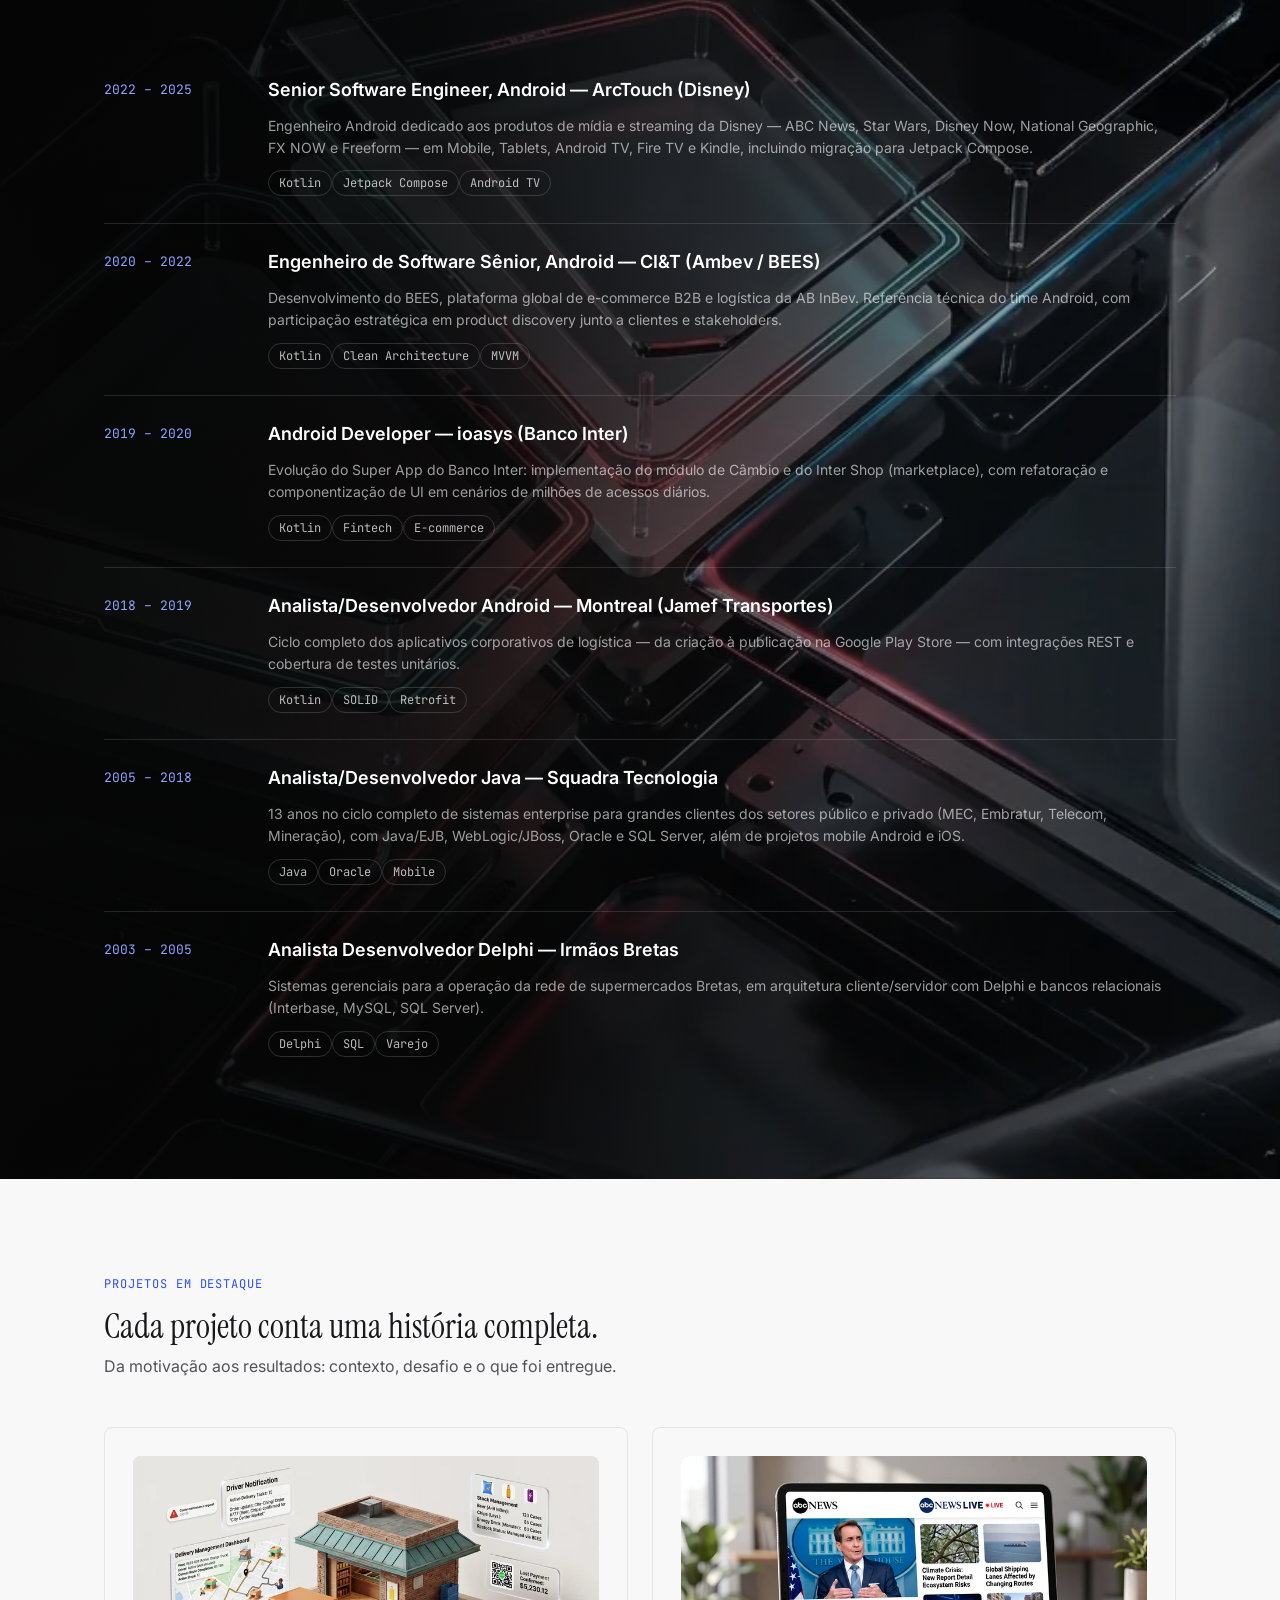
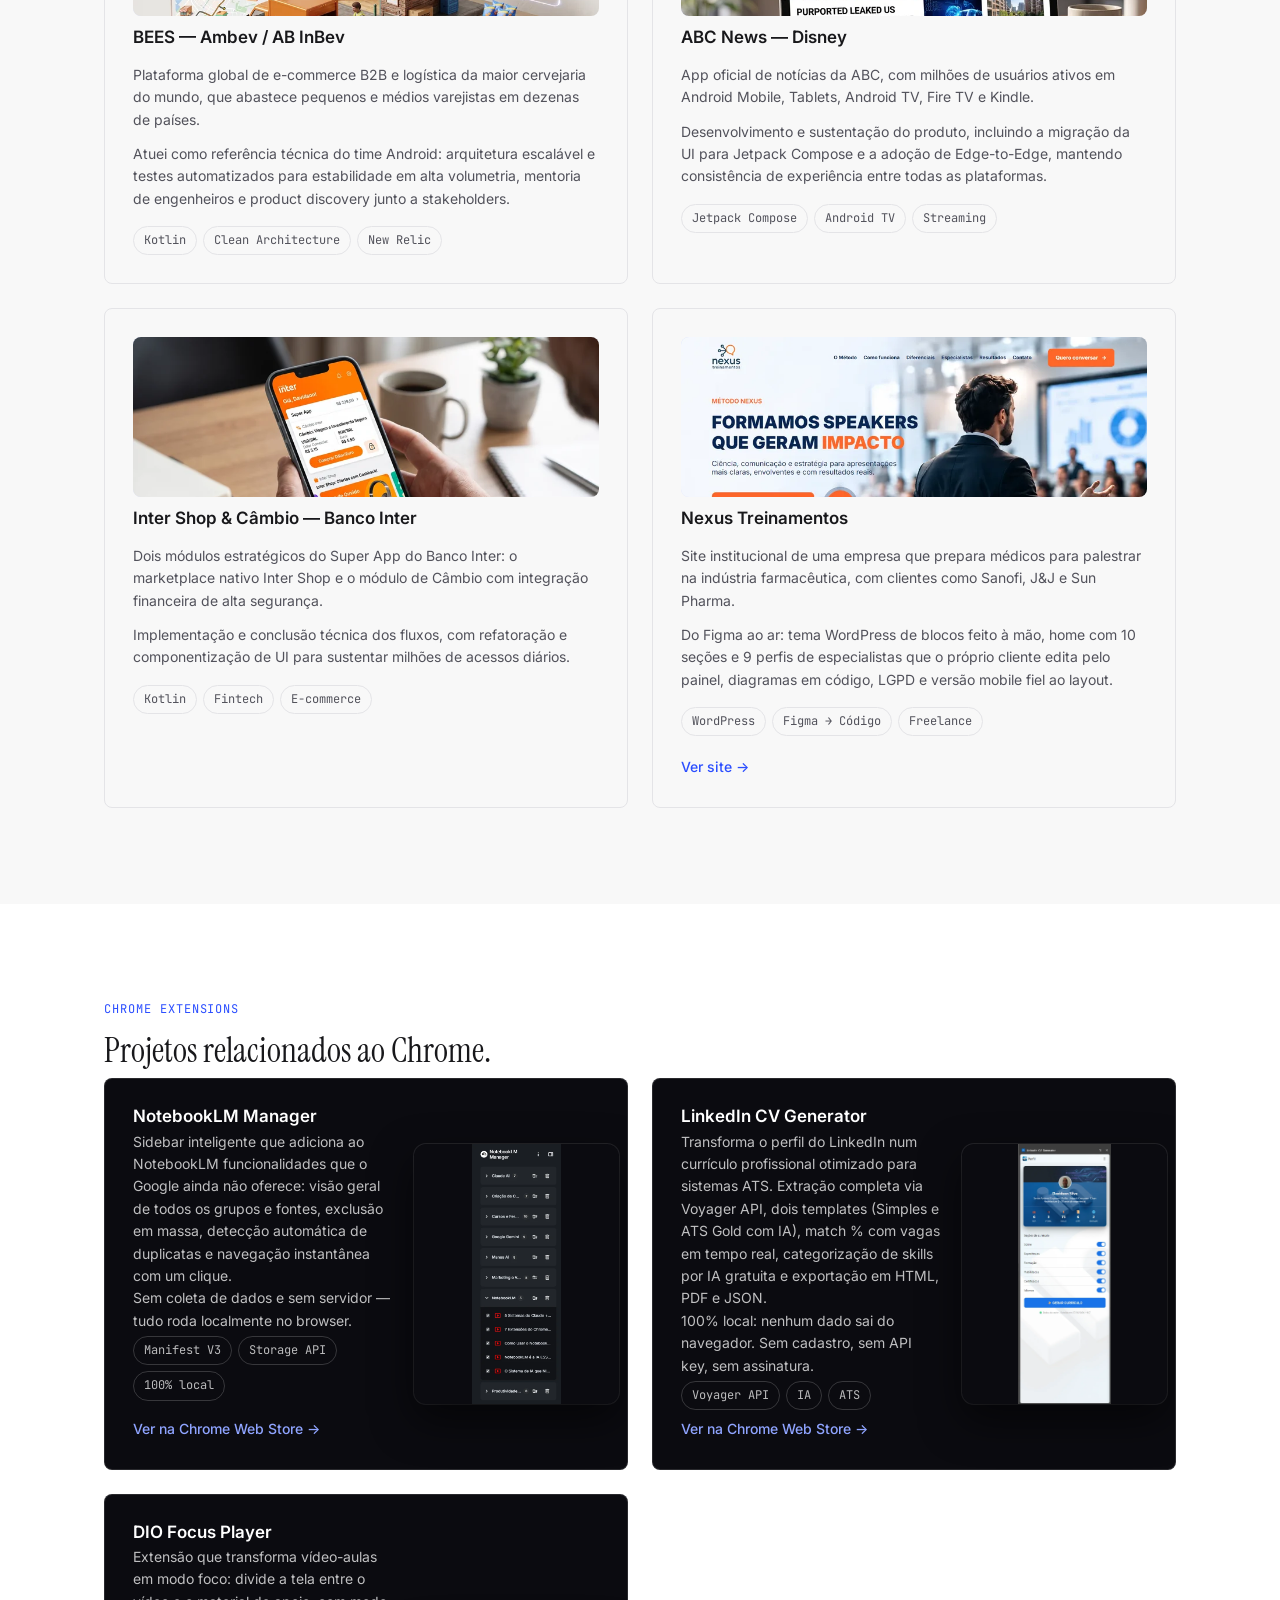
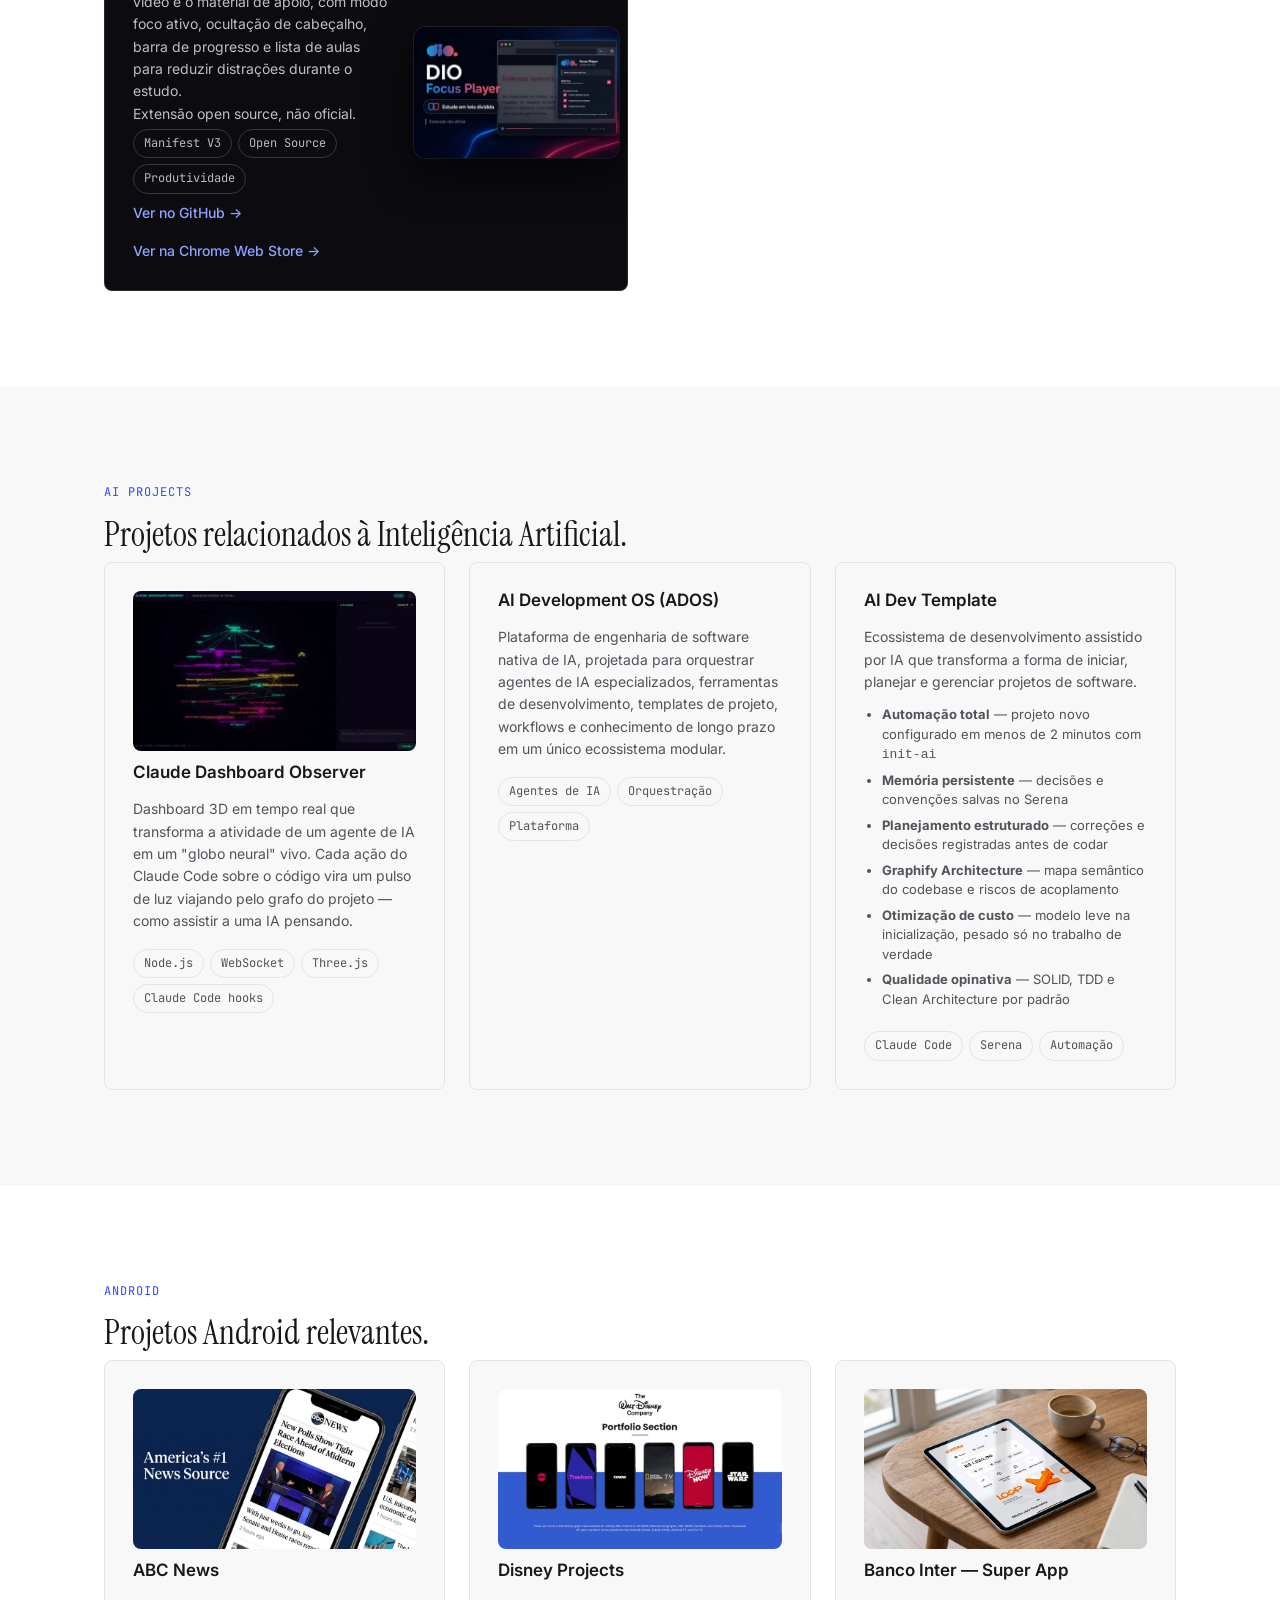
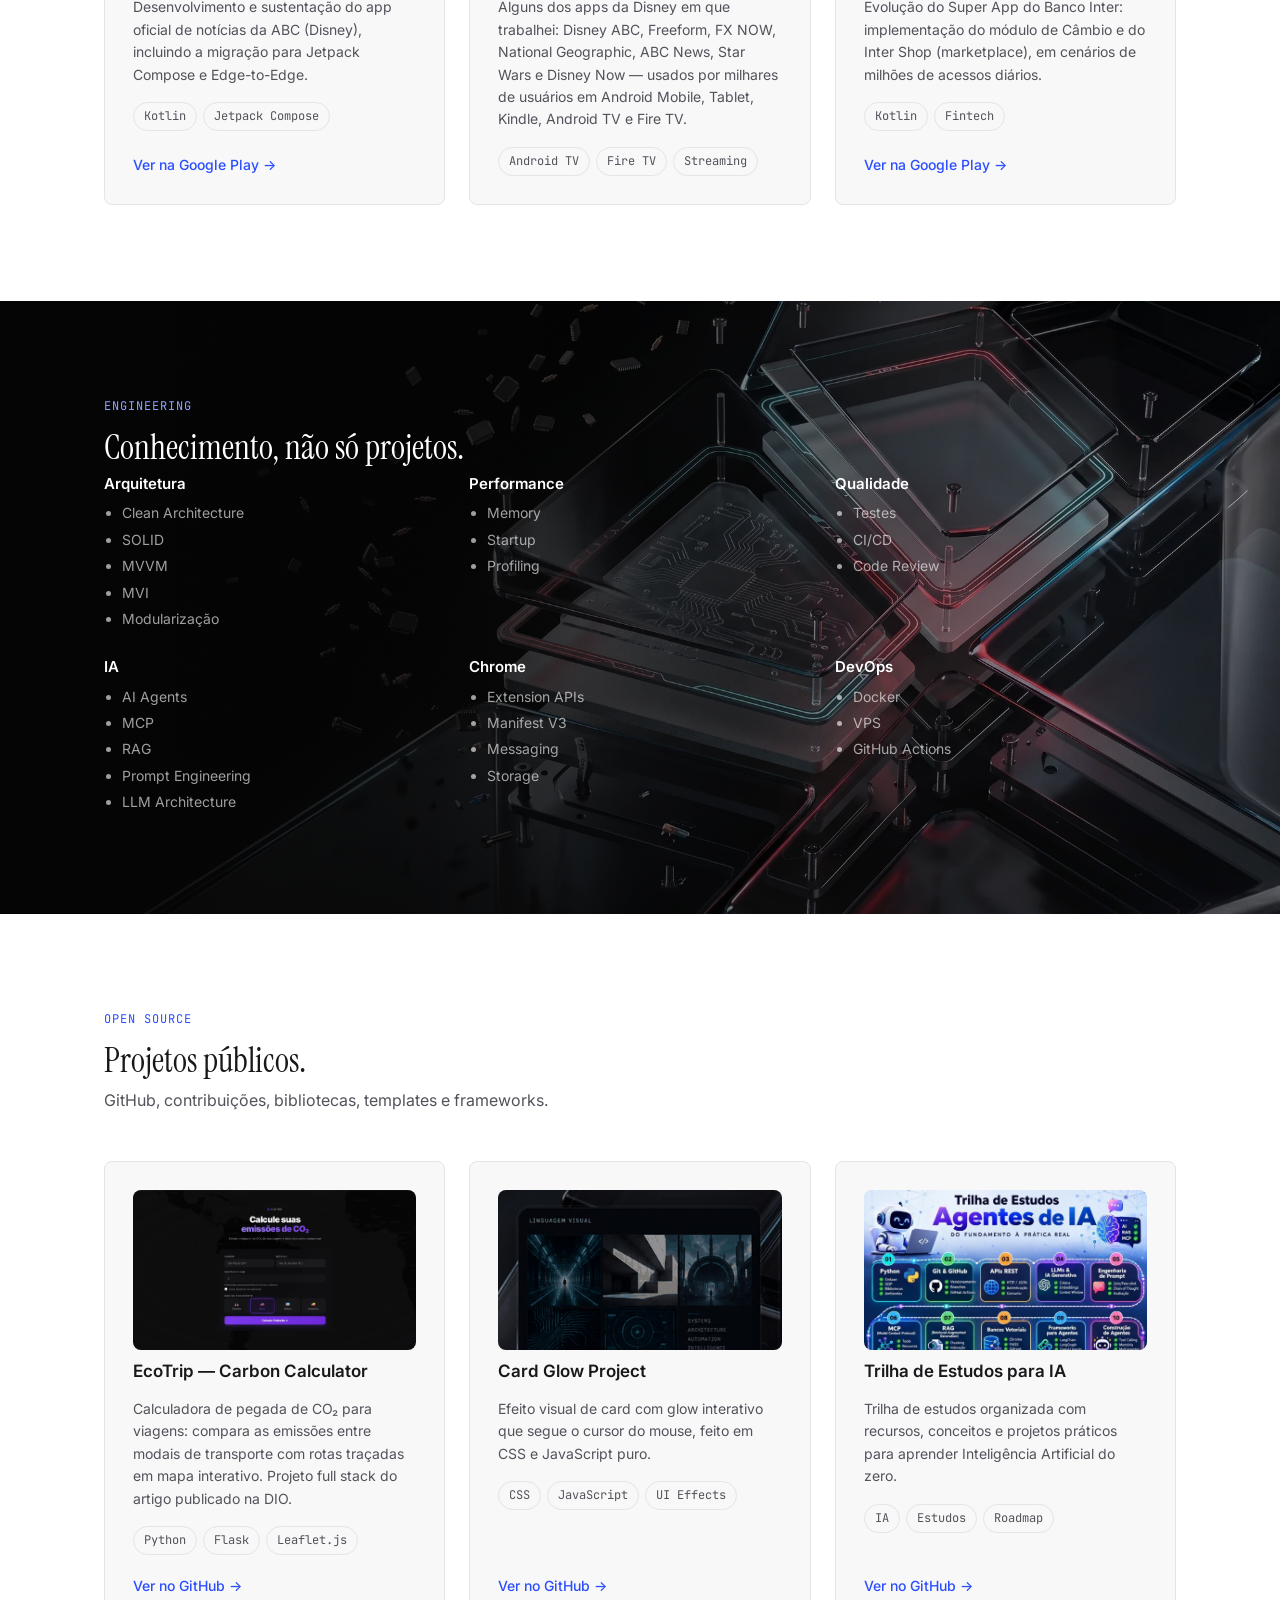
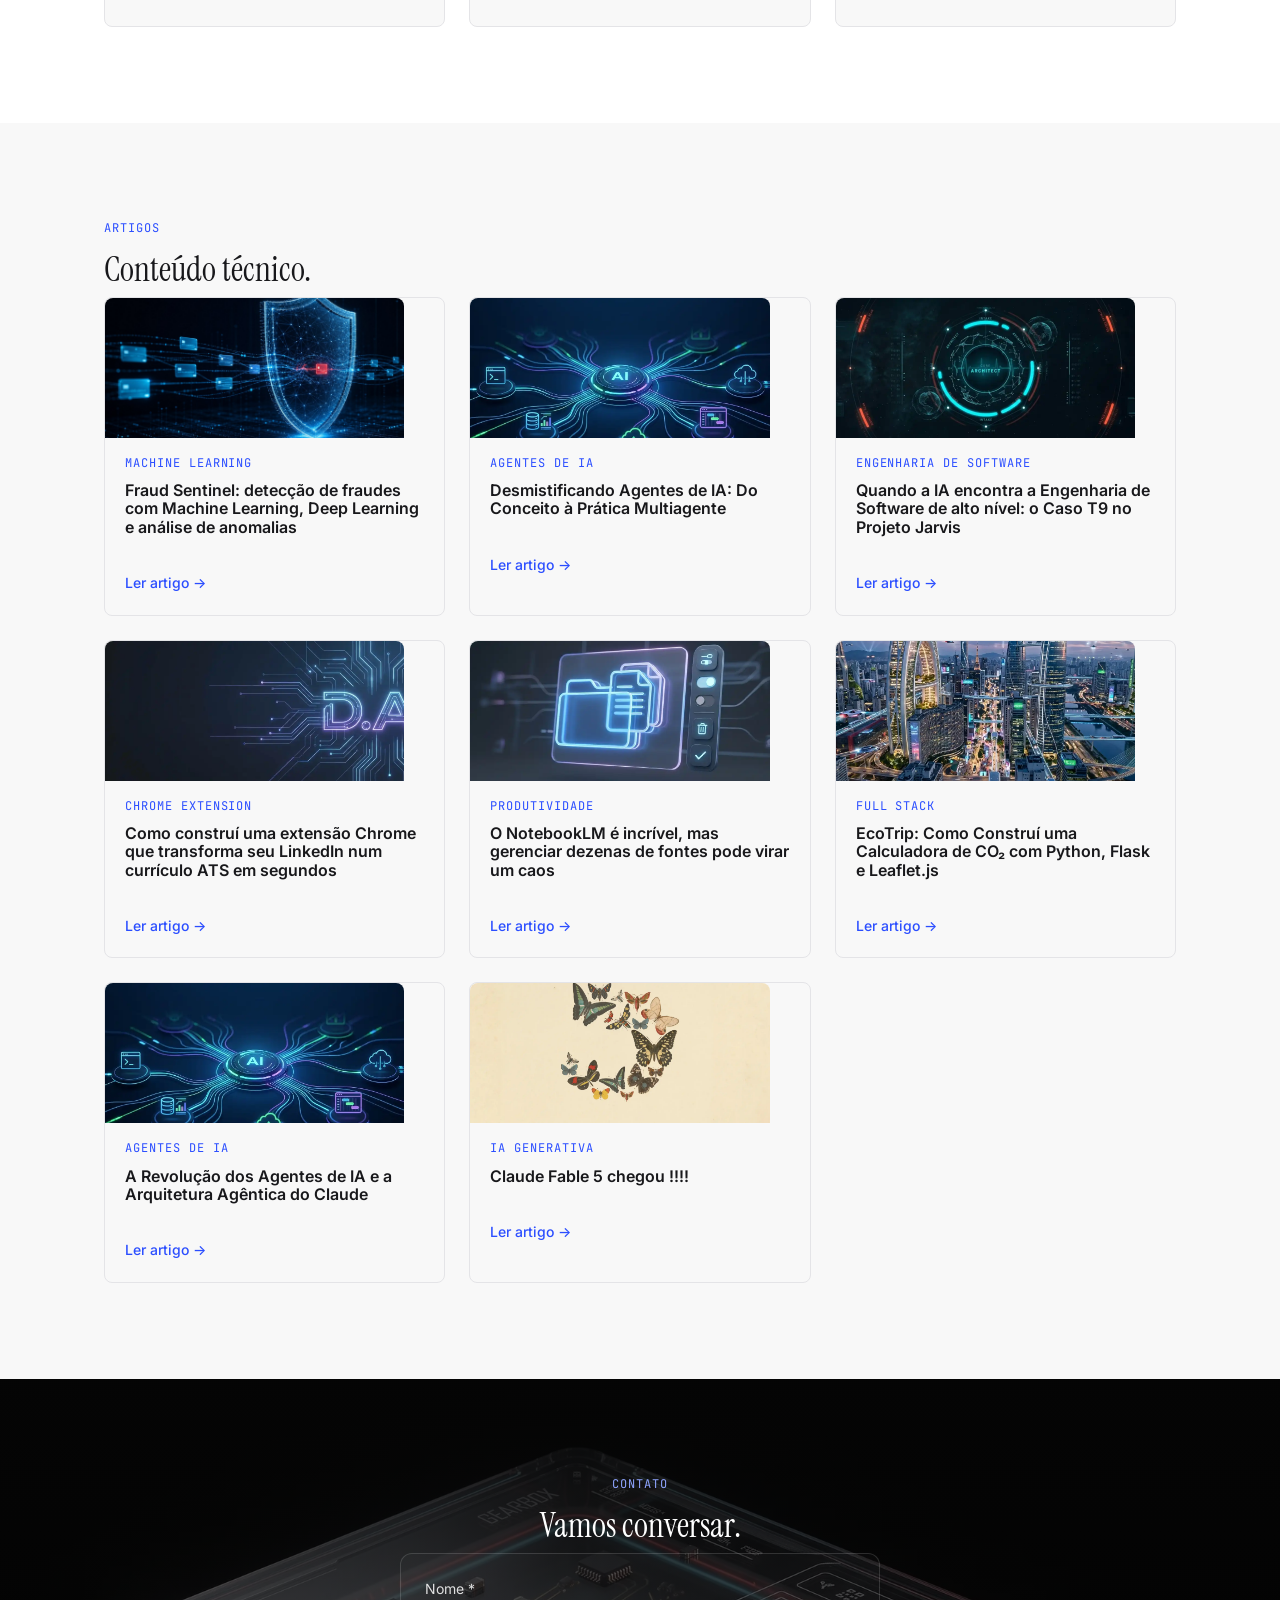
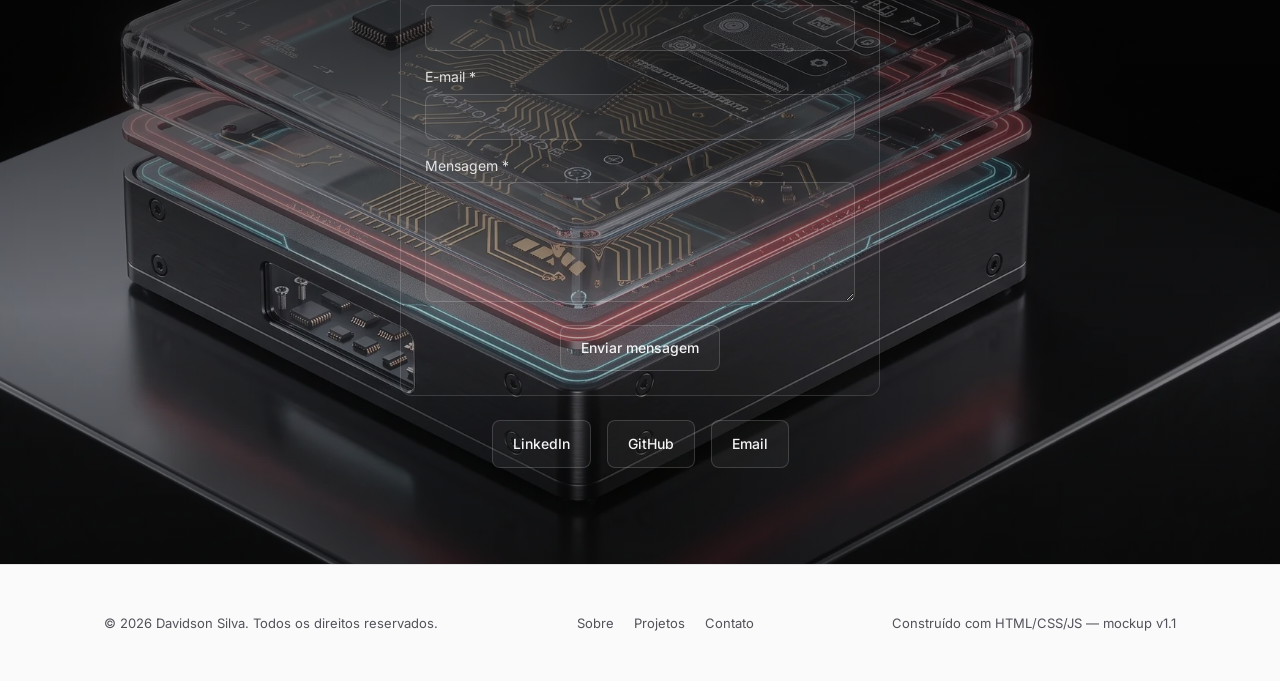
==== commit 09f4bdb5: "Menu com todas as seções: submenu Projetos e item Artigos (issue #1) Co-Authored-By: Claude Opus 5.5" ====
--- a/index.html
+++ b/index.html
@@ -24,8 +24,18 @@
       <li><a href="#about">Sobre</a></li>
       <li><a href="#stack">Stack</a></li>
       <li><a href="#experience">Experiência</a></li>
-      <li><a href="#projects">Projetos</a></li>
+      <li class="has-sub">
+        <a href="#projects" aria-haspopup="true">Projetos ▾</a>
+        <ul class="sub-menu">
+          <li><a href="#projects">Em Destaque</a></li>
+          <li><a href="#chrome-extensions">Chrome Extensions</a></li>
+          <li><a href="#ai-projects">AI Projects</a></li>
+          <li><a href="#android">Android</a></li>
+          <li><a href="#open-source">Open Source</a></li>
+        </ul>
+      </li>
       <li><a href="#engineering">Engineering</a></li>
+      <li><a href="#articles">Artigos</a></li>
       <li><a href="#contact">Contato</a></li>
     </ul>
   </div>
--- a/css/base.css
+++ b/css/base.css
@@ -192,6 +192,31 @@
   color: var(--brand-accent-axiom);
 }
 
+/* Submenu "Projetos" (issue #1). Mesmo visual do WordPress: escuro como o topo. */
+.site-nav .has-sub { position: relative; }
+.site-nav .sub-menu {
+  display: none;
+  position: absolute;
+  top: 100%;
+  left: -16px;
+  min-width: 220px;
+  flex-direction: column;
+  gap: 0;
+  padding: 6px 0;
+  margin-top: 8px;
+  background: #0b0c10;
+  border: 1px solid rgba(255, 255, 255, 0.12);
+  border-radius: var(--radius);
+  box-shadow: 0 18px 40px -12px rgba(0, 0, 0, 0.6);
+}
+/* Ponte invisível: o mouse atravessa o vão de 8px sem fechar o submenu. */
+.site-nav .sub-menu::before { content: ""; position: absolute; left: 0; right: 0; top: -9px; height: 9px; }
+.site-nav .has-sub:hover > .sub-menu,
+.site-nav .has-sub:focus-within > .sub-menu { display: flex; }
+.site-nav .sub-menu a { display: block; padding: 10px 16px; color: #f4f4f5; }
+.site-nav .sub-menu li + li a { border-top: 1px solid rgba(255, 255, 255, 0.08); }
+.site-nav .sub-menu a:hover { background: #15171d; color: #8fa4ff; }
+
 /* Grid helpers */
 .grid {
   display: grid;
